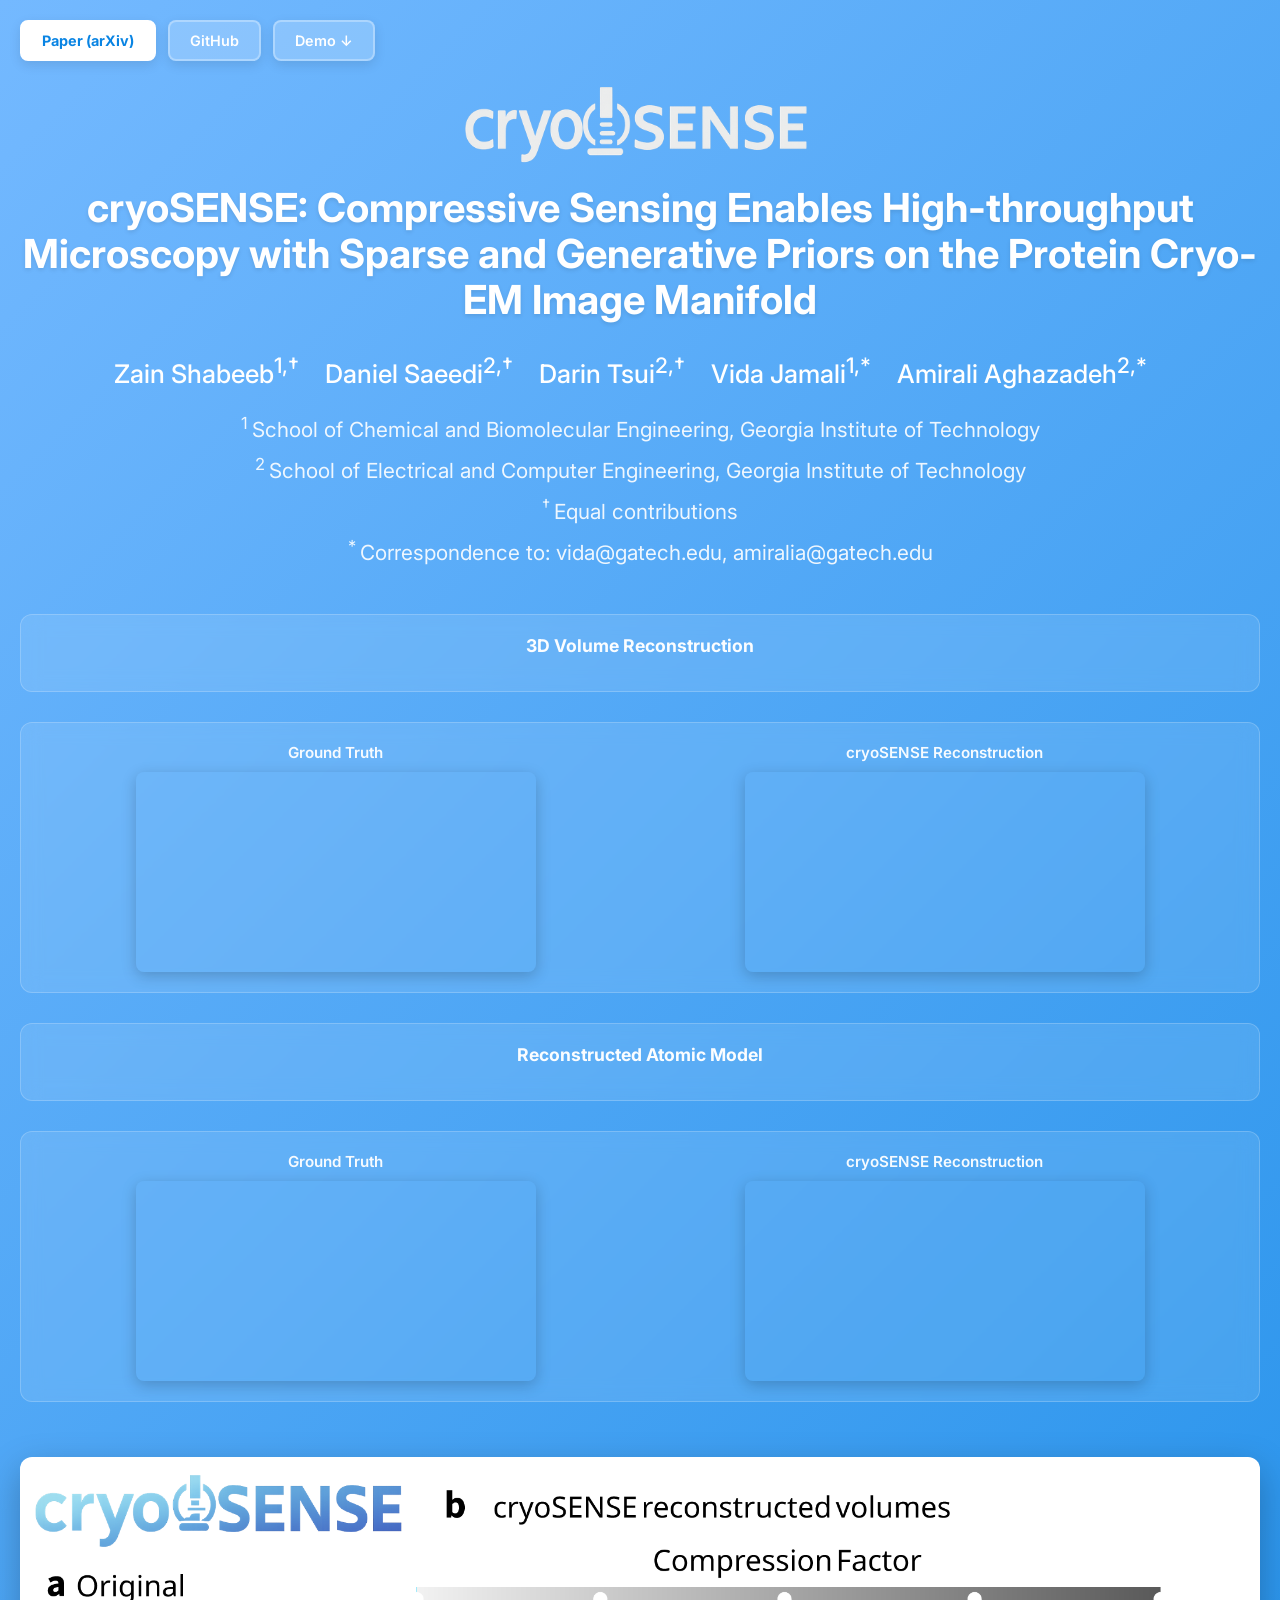
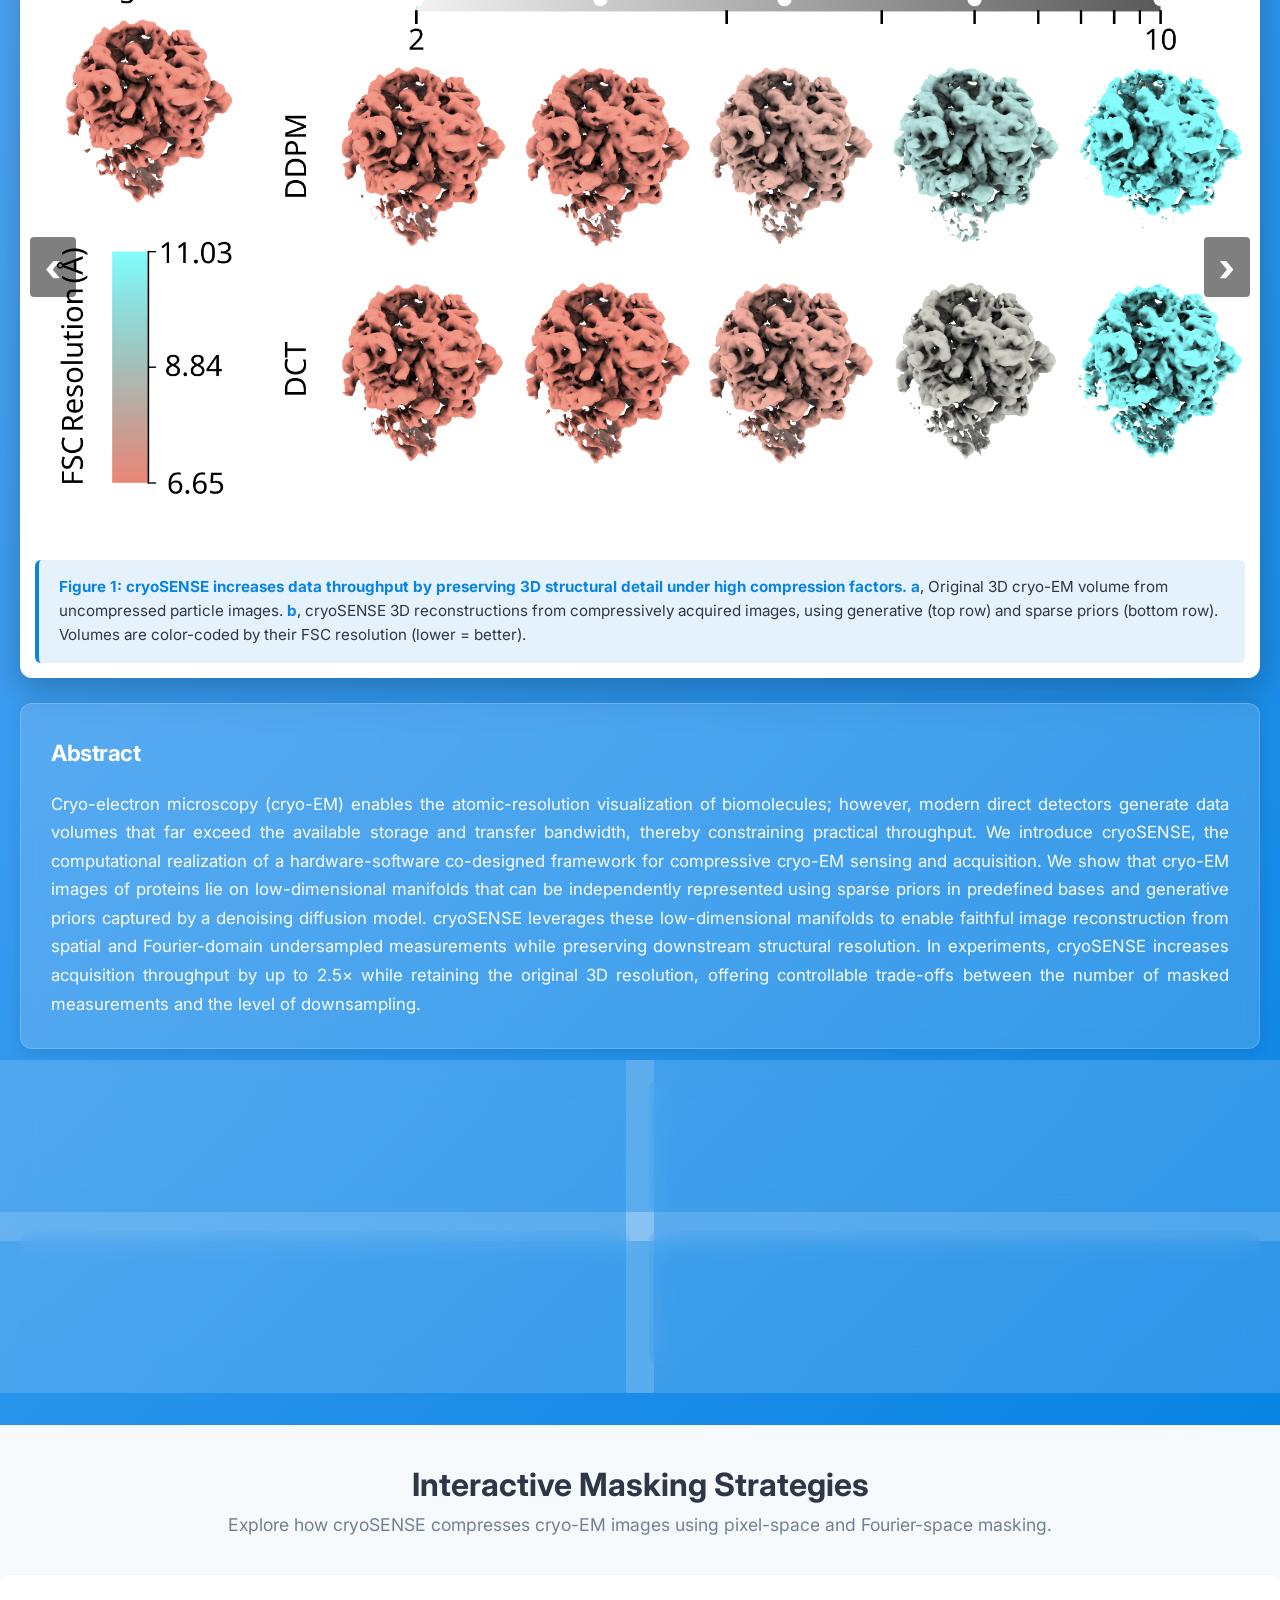
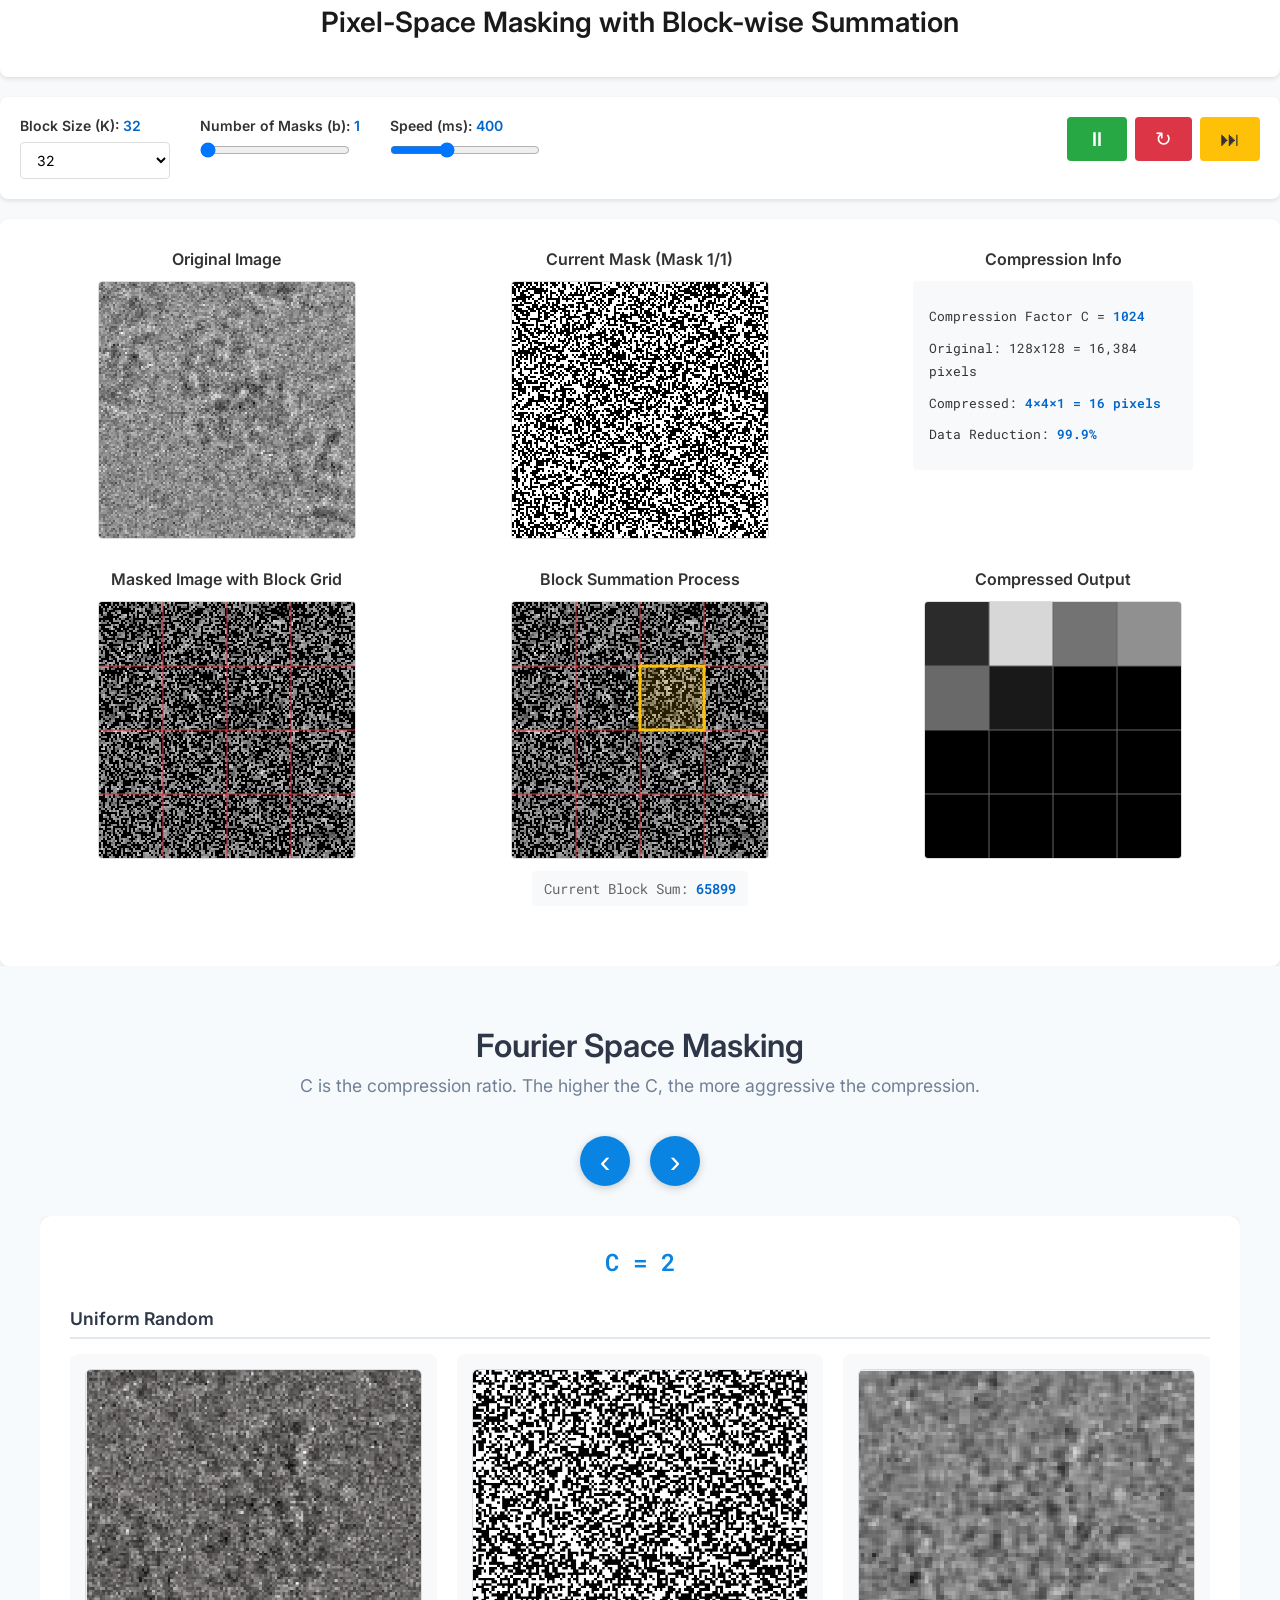
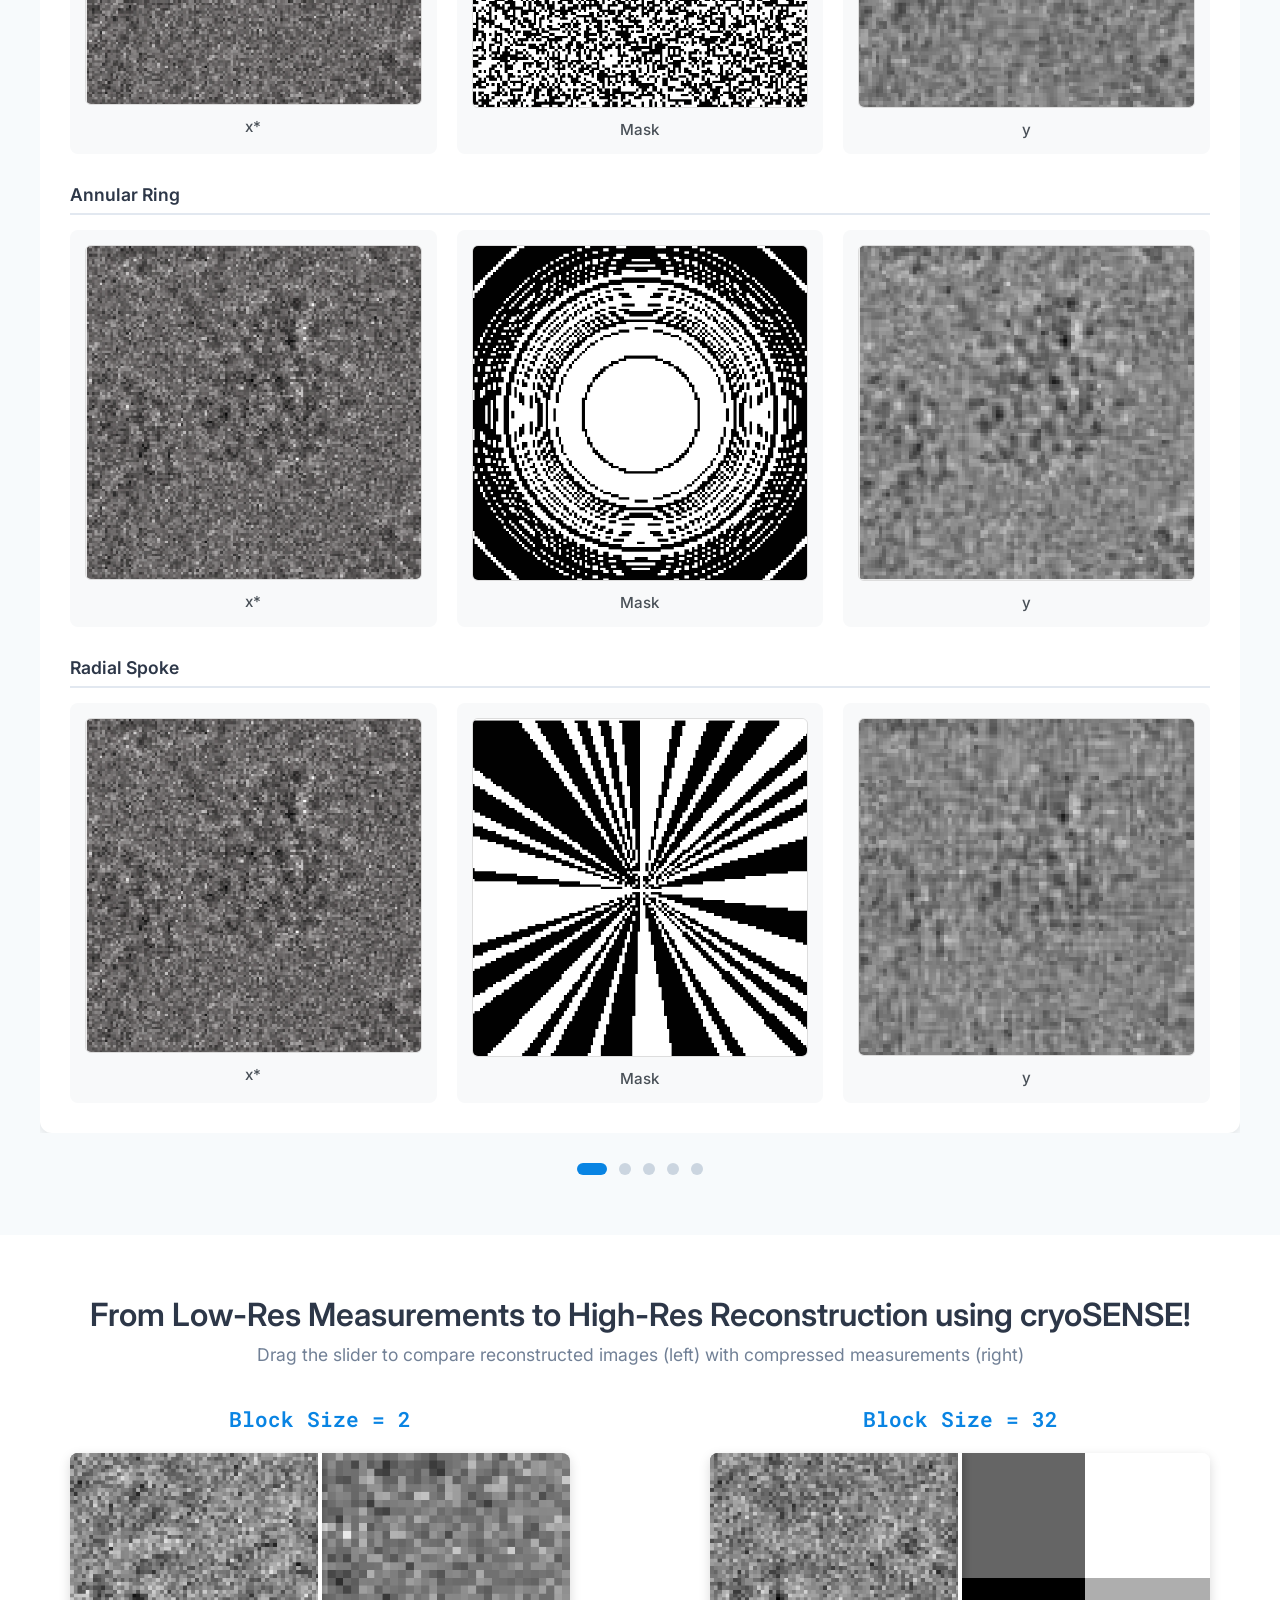
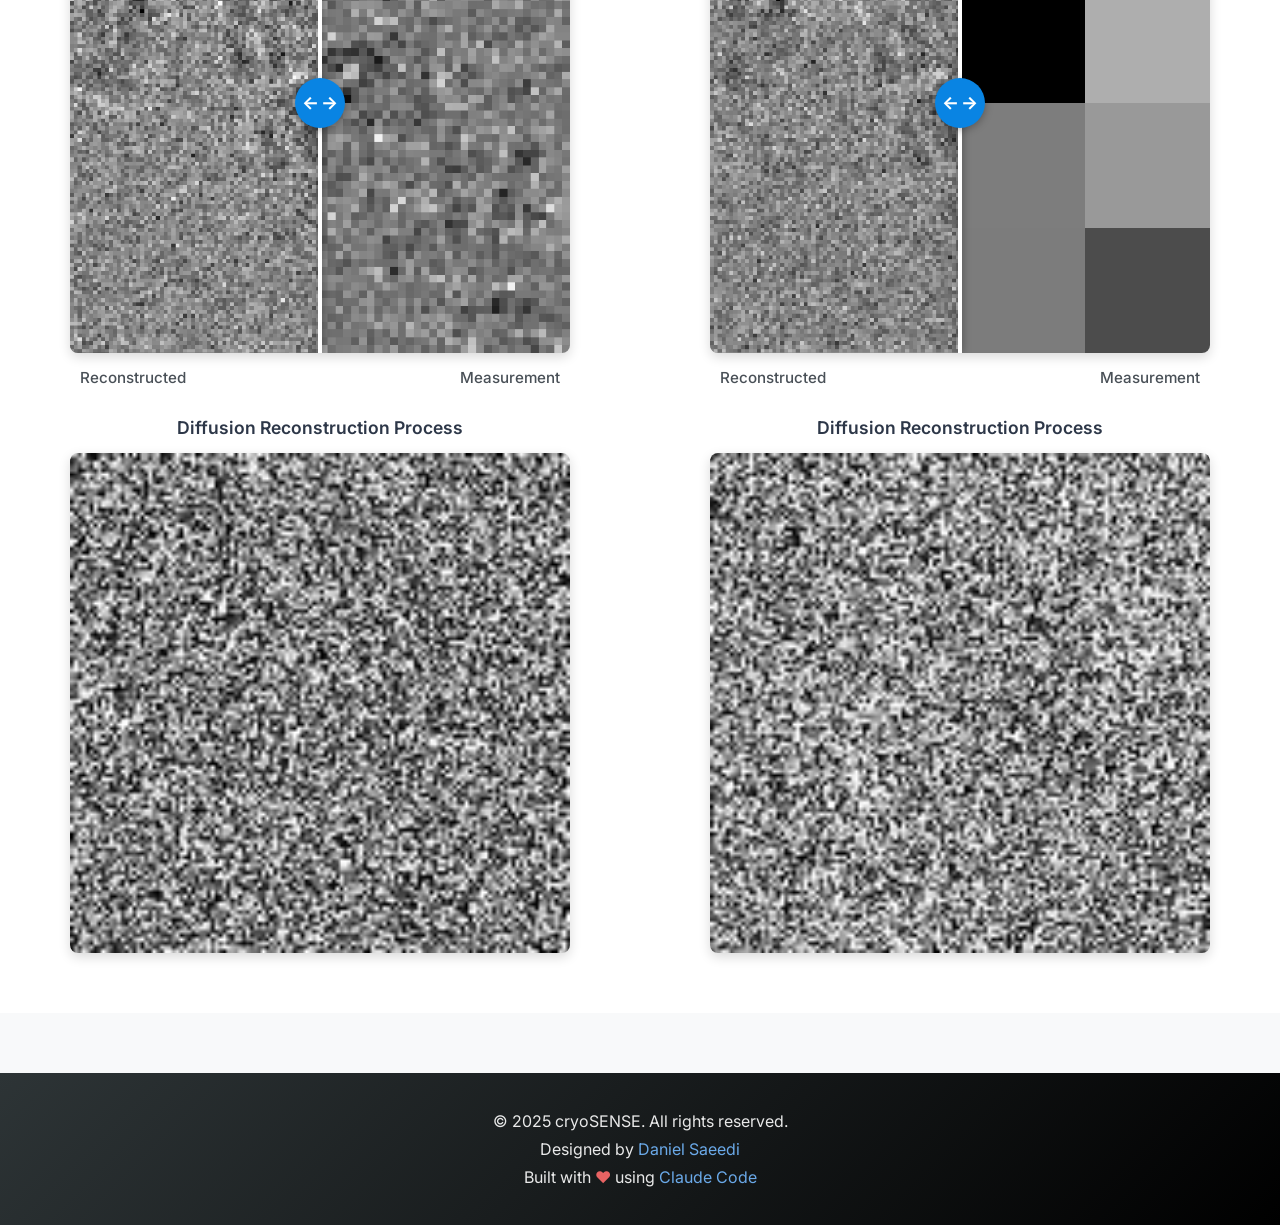
==== index.html @ 35222989 "Main Figures" ====
<!DOCTYPE html>
<html lang="en">
<head>
    <meta charset="UTF-8">
    <meta name="viewport" content="width=device-width, initial-scale=1.0">
    <title>cryoSENSE: Compressive Cryo-EM Imaging</title>
    <link rel="stylesheet" href="css/styles.css">
    <link rel="preconnect" href="https://fonts.googleapis.com">
    <link rel="preconnect" href="https://fonts.gstatic.com" crossorigin>
    <link href="https://fonts.googleapis.com/css2?family=Inter:wght@400;500;600&family=Roboto+Mono&display=swap" rel="stylesheet">
    <style>
        /* Landing Page Styles */
        html {
            scroll-behavior: smooth;
        }

        body {
            margin: 0;
            padding: 0;
        }

        #landing-page {
            min-height: 100vh;
            width: 100%;
            padding: 80px 20px 40px 20px;
            background: linear-gradient(135deg, #74b9ff 0%, #0984e3 100%);
            color: white;
            display: flex;
            flex-direction: column;
            justify-content: center;
        }

        .landing-content {
            max-width: 1400px;
            margin: 0 auto;
            width: 100%;
        }

        .header-section {
            display: flex;
            flex-direction: column;
            align-items: center;
            text-align: center;
            gap: 15px;
            margin-bottom: 25px;
        }

        .logo-container {
            flex-shrink: 0;
        }

        .logo-container img {
            width: 350px;
            height: auto;
        }

        .title-container {
            width: 100%;
        }

        #landing-page h1 {
            font-size: 2.5rem;
            font-weight: 700;
            margin-bottom: 25px;
            line-height: 1.15;
            text-shadow: 0 2px 4px rgba(0, 0, 0, 0.1);
        }

        .authors {
            font-size: 1.6rem;
            margin-bottom: 8px;
            font-weight: 500;
            line-height: 1.6;
        }

        .author-name {
            display: inline-block;
            margin-right: 20px;
        }

        .affiliations {
            font-size: 1.3rem;
            margin-top: 15px;
            margin-bottom: 20px;
            opacity: 0.9;
            line-height: 1.6;
        }

        .affiliation {
            display: block;
            margin-bottom: 5px;
        }

        .affiliation sup {
            font-size: 0.8em;
            margin-right: 4px;
        }

        .main-content {
            display: flex;
            flex-direction: column;
            gap: 25px;
            margin-bottom: 20px;
        }

        .left-column {
            display: flex;
            flex-direction: column;
            gap: 30px;
        }

        .paper-figure-container {
            width: 100%;
            display: flex;
            justify-content: center;
        }

        .paper-figure-slideshow {
            position: relative;
            width: 100%;
            border-radius: 12px;
            box-shadow: 0 12px 35px rgba(0, 0, 0, 0.25);
            background: white;
            padding: 15px;
            transition: box-shadow 0.3s ease;
        }

        .paper-figure-slideshow:hover {
            box-shadow: 0 16px 45px rgba(0, 0, 0, 0.3);
        }

        .figure-slide {
            display: none;
            width: 100%;
            animation: fadeInSlide 0.5s ease;
        }

        .figure-slide.active {
            display: block;
        }

        .figure-slide img {
            width: 100%;
            display: block;
            border-radius: 6px;
        }

        .figure-caption {
            background: rgba(9, 132, 227, 0.1);
            color: #2d3748;
            padding: 15px 20px;
            margin-top: 15px;
            border-radius: 6px;
            border-left: 4px solid #0984e3;
        }

        .figure-caption p {
            margin: 0;
            font-size: 0.95rem;
            line-height: 1.6;
        }

        .figure-caption strong {
            color: #0984e3;
        }

        .slideshow-nav {
            position: absolute;
            top: 50%;
            transform: translateY(-50%);
            background: rgba(0, 0, 0, 0.5);
            color: white;
            font-size: 40px;
            padding: 10px 15px;
            cursor: pointer;
            border-radius: 4px;
            user-select: none;
            transition: all 0.3s ease;
            z-index: 10;
            line-height: 1;
            font-weight: bold;
        }

        .slideshow-nav:hover {
            background: rgba(0, 0, 0, 0.8);
            transform: translateY(-50%) scale(1.1);
        }

        .slideshow-prev {
            left: 10px;
        }

        .slideshow-next {
            right: 10px;
        }

        .slideshow-indicators {
            position: absolute;
            bottom: 10px;
            left: 50%;
            transform: translateX(-50%);
            display: flex;
            gap: 10px;
            z-index: 10;
        }

        .fig-indicator {
            width: 12px;
            height: 12px;
            border-radius: 50%;
            background: rgba(255, 255, 255, 0.5);
            cursor: pointer;
            transition: all 0.3s ease;
            border: 2px solid rgba(255, 255, 255, 0.8);
        }

        .fig-indicator:hover {
            background: rgba(255, 255, 255, 0.8);
            transform: scale(1.2);
        }

        .fig-indicator.active {
            background: white;
            transform: scale(1.3);
        }

        @keyframes fadeInSlide {
            from {
                opacity: 0;
                transform: scale(0.95);
            }
            to {
                opacity: 1;
                transform: scale(1);
            }
        }

        /* Lightbox Modal Styles */
        .lightbox-modal {
            display: none;
            position: fixed;
            z-index: 9999;
            left: 0;
            top: 0;
            width: 100%;
            height: 100%;
            background-color: rgba(0, 0, 0, 0.95);
            animation: fadeIn 0.3s ease;
        }

        .lightbox-modal.active {
            display: flex;
            align-items: center;
            justify-content: center;
        }

        .lightbox-content {
            position: relative;
            max-width: 95%;
            max-height: 95%;
            animation: zoomIn 0.3s ease;
        }

        .lightbox-content img {
            width: 100%;
            height: 100%;
            object-fit: contain;
            border-radius: 8px;
        }

        .lightbox-close {
            position: absolute;
            top: 20px;
            right: 35px;
            color: #fff;
            font-size: 50px;
            font-weight: bold;
            cursor: pointer;
            transition: color 0.3s ease;
            z-index: 10000;
            background: rgba(0, 0, 0, 0.5);
            width: 50px;
            height: 50px;
            border-radius: 50%;
            display: flex;
            align-items: center;
            justify-content: center;
            line-height: 1;
        }

        .lightbox-close:hover {
            color: #74b9ff;
        }

        @keyframes fadeIn {
            from { opacity: 0; }
            to { opacity: 1; }
        }

        @keyframes zoomIn {
            from {
                transform: scale(0.8);
                opacity: 0;
            }
            to {
                transform: scale(1);
                opacity: 1;
            }
        }

        .abstract {
            background: rgba(255, 255, 255, 0.15);
            padding: 30px;
            border-radius: 12px;
            line-height: 1.7;
            backdrop-filter: blur(10px);
            border: 1px solid rgba(255, 255, 255, 0.2);
            box-shadow: 0 4px 15px rgba(0, 0, 0, 0.1);
        }

        .abstract h2 {
            font-size: 1.4rem;
            margin-bottom: 18px;
            font-weight: 700;
            letter-spacing: -0.5px;
        }

        .abstract p {
            font-size: 1.05rem;
            text-align: justify;
            opacity: 0.98;
        }

        .key-features {
            display: grid;
            grid-template-columns: repeat(2, 1fr);
            gap: 18px;
        }

        .feature-card {
            background: rgba(255, 255, 255, 0.15);
            padding: 24px;
            border-radius: 10px;
            backdrop-filter: blur(10px);
            border: 1px solid rgba(255, 255, 255, 0.2);
            transition: all 0.3s ease;
            box-shadow: 0 4px 15px rgba(0, 0, 0, 0.1);
        }

        .feature-card:hover {
            background: rgba(255, 255, 255, 0.2);
            transform: translateY(-3px);
            box-shadow: 0 6px 20px rgba(0, 0, 0, 0.15);
        }

        .feature-card h3 {
            font-size: 1.15rem;
            margin-bottom: 12px;
            font-weight: 700;
            letter-spacing: -0.3px;
        }

        .feature-card p {
            font-size: 0.98rem;
            line-height: 1.6;
            opacity: 0.97;
        }

        .links {
            display: flex;
            gap: 15px;
            flex-wrap: wrap;
        }

        .btn {
            display: inline-block;
            padding: 15px 32px;
            background: rgba(255, 255, 255, 0.2);
            color: white;
            text-decoration: none;
            border-radius: 8px;
            font-weight: 600;
            transition: all 0.3s ease;
            border: 2px solid rgba(255, 255, 255, 0.3);
            font-size: 1.05rem;
            box-shadow: 0 4px 12px rgba(0, 0, 0, 0.1);
        }

        .btn:hover {
            background: rgba(255, 255, 255, 0.3);
            transform: translateY(-2px);
            box-shadow: 0 6px 16px rgba(0, 0, 0, 0.15);
        }

        .btn-primary {
            background: white;
            color: #0984e3;
            border-color: white;
            font-weight: 700;
        }

        .btn-primary:hover {
            background: rgba(255, 255, 255, 0.95);
            transform: translateY(-2px) scale(1.02);
        }

        /* GIF Comparison Section */
        .gif-comparisons {
            width: 100%;
            display: flex;
            flex-direction: column;
            gap: 30px;
            margin-bottom: 30px;
        }

        .gif-comparison-row {
            display: flex;
            gap: 20px;
            align-items: center;
            justify-content: center;
            background: rgba(255, 255, 255, 0.1);
            padding: 20px;
            border-radius: 12px;
            backdrop-filter: blur(10px);
            border: 1px solid rgba(255, 255, 255, 0.2);
        }

        .gif-comparison-item {
            flex: 1;
            display: flex;
            flex-direction: column;
            align-items: center;
        }

        .gif-comparison-label {
            font-size: 0.95rem;
            font-weight: 600;
            margin-bottom: 10px;
            opacity: 0.95;
        }

        .gif-comparison-item img,
        .gif-comparison-item video {
            width: 100%;
            max-width: 400px;
            border-radius: 8px;
            box-shadow: 0 4px 15px rgba(0, 0, 0, 0.2);
        }

        .gif-comparison-title {
            width: 100%;
            text-align: center;
            font-size: 1.1rem;
            font-weight: 700;
            margin-bottom: 15px;
            opacity: 0.98;
        }

        @media (max-width: 768px) {
            .gif-comparison-row {
                flex-direction: column;
            }
        }

        /* Top-left navigation links */
        .top-nav-links {
            position: absolute;
            top: 20px;
            left: 20px;
            z-index: 1000;
            display: flex;
            gap: 12px;
            flex-wrap: wrap;
            animation: slideInFromLeft 0.8s ease-out;
        }

        .top-nav-links .btn {
            padding: 10px 20px;
            font-size: 0.9rem;
            animation: floatButton 3s ease-in-out infinite;
        }

        .top-nav-links .btn:nth-child(1) {
            animation-delay: 0s;
        }

        .top-nav-links .btn:nth-child(2) {
            animation-delay: 0.5s;
        }

        .top-nav-links .btn:nth-child(3) {
            animation-delay: 1s;
        }

        @keyframes slideInFromLeft {
            from {
                opacity: 0;
                transform: translateX(-50px);
            }
            to {
                opacity: 1;
                transform: translateX(0);
            }
        }

        @keyframes floatButton {
            0%, 100% {
                transform: translateY(0);
            }
            50% {
                transform: translateY(-5px);
            }
        }

        #interactive-demo {
            padding: 40px 20px 20px;
            background: #f7fafc;
        }

        #interactive-demo h2 {
            text-align: center;
            font-size: 2rem;
            margin-bottom: 10px;
            color: #2d3748;
        }

        #interactive-demo .demo-subtitle {
            text-align: center;
            font-size: 1.1rem;
            color: #718096;
            margin-bottom: 20px;
        }

        @media (max-width: 1024px) {
            #landing-page h1 {
                font-size: 2.2rem;
            }

            .key-features {
                grid-template-columns: 1fr;
            }
        }

        @media (max-width: 768px) {
            #landing-page {
                padding-top: 70px;
            }

            #landing-page h1 {
                font-size: 1.5rem;
                margin-bottom: 15px;
            }

            .header-section {
                gap: 10px;
                margin-bottom: 20px;
            }

            .logo-container img {
                width: 180px;
                height: auto;
            }

            .authors {
                font-size: 0.9rem;
                line-height: 1.4;
            }

            .author-name {
                margin-right: 8px;
                display: inline;
            }

            .affiliations {
                font-size: 0.85rem;
            }

            .affiliation {
                margin-bottom: 3px;
            }

            .paper-figure-slideshow {
                padding: 10px;
            }

            .slideshow-nav {
                font-size: 30px;
                padding: 8px 12px;
            }

            .slideshow-prev {
                left: 5px;
            }

            .slideshow-next {
                right: 5px;
            }

            .figure-caption {
                padding: 12px 15px;
                margin-top: 10px;
                font-size: 0.85rem;
            }

            .figure-caption p {
                font-size: 0.85rem;
                line-height: 1.5;
            }
        }

        /* Footer Styles */
        footer {
            background: linear-gradient(135deg, #2d3436 0%, #000000 100%);
            color: white;
            padding: 30px 20px;
            text-align: center;
            margin-top: 60px;
        }

        footer p {
            margin: 8px 0;
            font-size: 1rem;
            opacity: 0.9;
        }

        footer a {
            color: #74b9ff;
            text-decoration: none;
            transition: color 0.3s ease;
        }

        footer a:hover {
            color: #0984e3;
        }

        .footer-heart {
            color: #ff6b6b;
            display: inline-block;
            animation: heartbeat 1.5s ease-in-out infinite;
        }

        @keyframes heartbeat {
            0%, 100% { transform: scale(1); }
            50% { transform: scale(1.1); }
        }
    </style>
</head>
<body>
    <!-- Top Navigation Links -->
    <div class="top-nav-links">
        <a href="#" class="btn btn-primary" target="_blank">Paper (arXiv)</a>
        <a href="https://github.com/cryosense" class="btn" target="_blank">GitHub</a>
        <a href="#interactive-demo" class="btn">Demo ↓</a>
    </div>

    <!-- Landing Page Section -->
    <section id="landing-page">
        <div class="landing-content">
            <!-- Header with Logo -->
            <div class="header-section">
                <div class="logo-container">
                    <img src="assets/logo-white.png" alt="cryoSENSE Logo">
                </div>
                <div class="title-container">
                    <h1>cryoSENSE: Compressive Sensing Enables High-throughput Microscopy with Sparse and Generative Priors on the Protein Cryo-EM Image Manifold</h1>
                    <div class="authors">
                        <span class="author-name">Zain Shabeeb<sup>1,†</sup></span>
                        <span class="author-name">Daniel Saeedi<sup>2,†</sup></span>
                        <span class="author-name">Darin Tsui<sup>2,†</sup></span>
                        <span class="author-name">Vida Jamali<sup>1,*</sup></span>
                        <span class="author-name">Amirali Aghazadeh<sup>2,*</sup></span>
                    </div>
                    <div class="affiliations">
                        <span class="affiliation"><sup>1</sup>School of Chemical and Biomolecular Engineering, Georgia Institute of Technology</span>
                        <span class="affiliation"><sup>2</sup>School of Electrical and Computer Engineering, Georgia Institute of Technology</span>
                        <span class="affiliation"><sup>†</sup>Equal contributions</span>
                        <span class="affiliation"><sup>*</sup>Correspondence to: vida@gatech.edu, amiralia@gatech.edu</span>
                    </div>
                </div>
            </div>

            <!-- Main Content -->
            <div class="main-content">
                <!-- GIF Comparisons Section -->
                <div class="gif-comparisons">
                    <!-- 3D Volume Comparison -->
                    <div class="gif-comparison-row">
                        <h3 class="gif-comparison-title">3D Volume Reconstruction</h3>
                    </div>
                    <div class="gif-comparison-row">
                        <div class="gif-comparison-item">
                            <div class="gif-comparison-label">Ground Truth</div>
                            <video src="assets/empiar_10648_original_rotation.mp4" autoplay loop muted playsinline></video>
                        </div>
                        <div class="gif-comparison-item">
                            <div class="gif-comparison-label">cryoSENSE Reconstruction</div>
                            <video src="assets/empiar_10648_cryosense_rotation.mp4" autoplay loop muted playsinline></video>
                        </div>
                    </div>

                    <!-- Atomic Model Comparison -->
                    <div class="gif-comparison-row">
                        <h3 class="gif-comparison-title">Reconstructed Atomic Model</h3>
                    </div>
                    <div class="gif-comparison-row">
                        <div class="gif-comparison-item">
                            <div class="gif-comparison-label">Ground Truth</div>
                            <video src="assets/empiar_10648_original_atomic_structure_rotation.mp4" autoplay loop muted playsinline></video>
                        </div>
                        <div class="gif-comparison-item">
                            <div class="gif-comparison-label">cryoSENSE Reconstruction</div>
                            <video src="assets/empiar_10648_cryosense_atomic_structure_rotation.mp4" autoplay loop muted playsinline></video>
                        </div>
                    </div>
                </div>

                <!-- Full Width Paper Figure Slideshow -->
                <div class="paper-figure-container">
                    <div class="paper-figure-slideshow">
                        <div class="slideshow-nav slideshow-prev" onclick="changeFigure(-1)" aria-label="Previous figure">‹</div>
                        <div class="slideshow-nav slideshow-next" onclick="changeFigure(1)" aria-label="Next figure">›</div>

                        <div class="figure-slide active" data-slide="0">
                            <img src="assets/Figure1.png" alt="cryoSENSE Figure 1">
                            <div class="figure-caption">
                                <p><strong>Figure 1:</strong> <strong>cryoSENSE increases data throughput by preserving 3D structural detail under high compression factors.</strong> <strong>a</strong>, Original 3D cryo-EM volume from uncompressed particle images. <strong>b</strong>, cryoSENSE 3D reconstructions from compressively acquired images, using generative (top row) and sparse priors (bottom row). Volumes are color-coded by their FSC resolution (lower = better).</p>
                            </div>
                        </div>

                        <div class="figure-slide" data-slide="1">
                            <img src="assets/Figure2.png" alt="cryoSENSE Figure 2">
                            <div class="figure-caption">
                                <p><strong>Figure 2:</strong> <strong>Overview of cryoSENSE.</strong> <strong>a</strong>, cryoSENSE employs pixel-space and Fourier-space masking strategies to obtain compressed measurements. <strong>b</strong>, sparsity priors enable image recovery via proximal gradient descent. <strong>c</strong>, generative priors learn a low-dimensional manifold of cryo-EM images and guide a diffusion process to generate images consistent with the measurements. <strong>d</strong>, cryoSENSE enables high-throughput acquisition of cryo-EM images, which are then validated through downstream biological tasks such as <strong>e</strong>, 3D volume reconstruction, atomic model building, and conformational heterogeneity analysis.</p>
                            </div>
                        </div>

                        <div class="figure-slide" data-slide="2">
                            <img src="assets/Figure3.png" alt="cryoSENSE Figure 3">
                            <div class="figure-caption">
                                <p><strong>Figure 3:</strong> <strong>a</strong>, Example EMPIAR-10076 particle images used for CryoDRGN heterogeneity analysis. <strong>b</strong>, UMAP projection of CryoDRGN latent space trained on original 128&times;128 images, showing four distinct conformational clusters colored by GMM labels. <strong>c</strong>, Example cryoSENSE - DDPM reconstructions obtained from <strong>K = 16</strong> downsampled images with <strong>C = 1.25</strong>. <strong>d</strong>, UMAP projection of CryoDRGN latent space trained on DDPM reconstructions, colored by original GMM cluster labels from <strong>b</strong>. <strong>e</strong>, Example cryoSENSE - DCT reconstructions obtained from <strong>K = 16</strong> downsampled images with <strong>C = 1.25</strong>. <strong>f</strong>, UMAP projection of CryoDRGN latent space trained on DCT reconstructions, colored by original GMM cluster labels from <strong>b</strong>.</p>
                            </div>
                        </div>

                        <div class="figure-slide" data-slide="3">
                            <img src="assets/Figure4.png" alt="cryoSENSE Figure 4">
                            <div class="figure-caption">
                                <p><strong>Figure 4:</strong> <strong>a</strong>, Atomic models from ModelAngelo fit into reconstructed cryo-EM 3D volumes for the Original dataset (EMPIAR-10648) and cryoSENSE reconstructions (K=2, C=1.33) using DCT and DDPM priors. Chains are colored by ModelAngelo prediction confidence scores. <strong>b</strong>, FSC curves for the three corresponding cryo-EM 3D volumes. <strong>c</strong>, Chain-level sequence alignment score vs. sequence identity for matched chains between Original vs. DDPM and Original vs. DCT; marker size reflects backbone RMSD. <strong>d</strong>, cryoSENSE - DDPM atomic model with four representative chain regions highlighted, corresponding to the same colored regions shown in <strong>g</strong>. <strong>e</strong>, First example structural comparison of the highlighted region in the Original model with its corresponding DDPM- and DCT-reconstructed regions. <strong>f</strong>, Second example structural comparison of the highlighted region in the Original model with its corresponding DDPM- and DCT-reconstructed regions. <strong>g</strong>, Original atomic model with four chain regions highlighted corresponding to the same regions as in <strong>d</strong> and <strong>h</strong>. <strong>h</strong>, cryoSENSE - DCT atomic model with four representative chain regions highlighted, corresponding to the same colored regions shown in <strong>g</strong>.</p>
                            </div>
                        </div>

                        <div class="slideshow-indicators" style="display: none;">
                            <span class="fig-indicator active" onclick="goToFigure(0)" data-slide="0"></span>
                            <span class="fig-indicator" onclick="goToFigure(1)" data-slide="1"></span>
                            <span class="fig-indicator" onclick="goToFigure(2)" data-slide="2"></span>
                            <span class="fig-indicator" onclick="goToFigure(3)" data-slide="3"></span>
                        </div>
                    </div>
                </div>

                <!-- Abstract and Features -->
                <div class="left-column">
                    <div class="abstract">
                        <h2>Abstract</h2>
                        <p>
                            Cryo-electron microscopy (cryo-EM) enables the atomic-resolution visualization of biomolecules; however,
                            modern direct detectors generate data volumes that far exceed the available storage and transfer bandwidth,
                            thereby constraining practical throughput. We introduce cryoSENSE, the computational realization of a hardware-software
                            co-designed framework for compressive cryo-EM sensing and acquisition. We show that cryo-EM images of proteins lie
                            on low-dimensional manifolds that can be independently represented using sparse priors in predefined bases and
                            generative priors captured by a denoising diffusion model. cryoSENSE leverages these low-dimensional manifolds to
                            enable faithful image reconstruction from spatial and Fourier-domain undersampled measurements while preserving
                            downstream structural resolution. In experiments, cryoSENSE increases acquisition throughput by up to 2.5× while
                            retaining the original 3D resolution, offering controllable trade-offs between the number of masked measurements
                            and the level of downsampling.
                        </p>
                    </div>

                    <div class="key-features">
                        <div class="feature-card">
                            <h3>High Throughput</h3>
                            <p>Achieves up to 2.5× compression factor while preserving 3D structural resolution at near-atomic detail.</p>
                        </div>
                        <div class="feature-card">
                            <h3>Dual Prior Framework</h3>
                            <p>Combines handcrafted sparsity priors (DCT, wavelets, TV) with learned generative diffusion priors for robust reconstruction.</p>
                        </div>
                        <div class="feature-card">
                            <h3>Flexible Acquisition</h3>
                            <p>Supports both pixel-space masking (coded apertures) and Fourier-space masking (phase plates) strategies.</p>
                        </div>
                        <div class="feature-card">
                            <h3>Biological Fidelity</h3>
                            <p>Preserves conformational heterogeneity (80-88% cluster agreement) and enables accurate atomic model building.</p>
                        </div>
                    </div>

                </div>
            </div>
        </div>
    </section>

    <!-- Lightbox Modal -->
    <div id="lightbox" class="lightbox-modal" onclick="closeLightbox()">
        <span class="lightbox-close" onclick="closeLightbox()">&times;</span>
        <div class="lightbox-content" onclick="event.stopPropagation()">
            <img src="assets/main_fig.png" alt="cryoSENSE Main Figure - Full Size">
        </div>
    </div>

    <!-- Interactive Demo Section -->
    <div id="interactive-demo">
        <h2>Interactive Masking Strategies</h2>
        <p class="demo-subtitle">Explore how cryoSENSE compresses cryo-EM images using pixel-space and Fourier-space masking.</p>
    </div>

    <div id="app-container">
        <!-- Header -->
        <header>
            <h1>Pixel-Space Masking with Block-wise Summation</h1>
        </header>

        <!-- Control Panel -->
        <div id="control-panel">
            <div class="control-group">
                <label>Block Size (K): <span id="k-value">32</span></label>
                <select id="k-slider">
                    <option value="2">2</option>
                    <option value="4">4</option>
                    <option value="8">8</option>
                    <option value="16">16</option>
                    <option value="32" selected>32</option>
                </select>
            </div>
            <div class="control-group">
                <label>Number of Masks (b): <span id="b-value">1</span></label>
                <input type="range" id="b-slider" min="1" max="4" value="1">
            </div>
            
            <div class="control-group">
                <label>Speed (ms): <span id="speed-value">400</span></label>
                <input type="range" id="speed-slider" min="50" max="1000" value="400" step="50">
            </div>

            <div class="control-group button-controls">
                <button id="play-pause" aria-label="Pause">⏸</button>
                <button id="reset" aria-label="Reset">↻</button>
                <button id="step" aria-label="Step">⏭</button>
            </div>
        </div>

        <!-- Main Visualization Grid -->
        <div id="visualization-grid">
            <!-- Row 1: Separated Views -->
            <div class="vis-row">
                <div class="vis-panel">
                    <h3>Original Image</h3>
                    <canvas id="original-canvas" width="256" height="256"></canvas>
                </div>
                <div class="vis-panel">
                    <h3>Current Mask (Mask <span id="mask-index">1</span>/<span id="total-masks">1</span>)</h3>
                    <canvas id="mask-only-canvas" width="256" height="256"></canvas>
                </div>
                <div class="vis-panel">
                    <h3>Compression Info</h3>
                    <div id="stats-panel">
                        <p>Compression Factor C = <span id="compression-factor">1024</span></p>
                        <p>Original: 128x128 = 16,384 pixels</p>
                        <p>Compressed: <span id="compressed-size">4x4x1 = 16 pixels</span></p>
                        <p>Data Reduction: <span id="reduction">99.9%</span></p>
                    </div>
                </div>
            </div>

            <!-- Row 2: Animation Process -->
            <div class="vis-row">
                <div class="vis-panel">
                    <h3>Masked Image with Block Grid</h3>
                    <canvas id="masked-canvas" width="256" height="256"></canvas>
                </div>
                <div class="vis-panel">
                    <h3>Block Summation Process</h3>
                    <canvas id="process-canvas" width="256" height="256"></canvas>
                    <div id="current-sum">Current Block Sum: <span id="sum-value">0</span></div>
                </div>
                <div class="vis-panel">
                    <h3>Compressed Output</h3>
                    <canvas id="output-canvas" width="256" height="256"></canvas>
                </div>
            </div>

        <!-- Row 3: Matrix View -->
            <div class="vis-row" style="display: none;">
                <div id="matrix-view">
                    <h3>Matrix Representation (Compressed Output)</h3>
                    <div id="matrix-display"></div>
                </div>
            </div>
        </div>
    </div>

    <!-- Fourier Space Masking Section -->
    <div id="fourier-masking-section">
        <h2>Fourier Space Masking</h2>
        <p class="section-subtitle">C is the compression ratio. The higher the C, the more aggressive the compression.</p>

        <div class="carousel-controls">
            <button class="carousel-nav carousel-prev" id="fourier-prev" aria-label="Previous">‹</button>
            <button class="carousel-nav carousel-next" id="fourier-next" aria-label="Next">›</button>
        </div>

        <div class="fourier-carousel">
            <div class="fourier-slides-container">
                <!-- C = 2 -->
                <div class="compression-group fourier-slide active" data-slide="0">
                    <h3 class="compression-ratio">C = 2</h3>

                    <div class="mask-type-section">
                        <h4 class="mask-type-title">Uniform Random</h4>
                        <div class="mask-results">
                            <div class="fourier-image-panel">
                                <img src="assets/fourier/x_star.png" alt="Ground Truth">
                                <p class="image-label">x*</p>
                            </div>
                            <div class="fourier-image-panel">
                                <img src="assets/fourier/uniform_random_mask_2.png" alt="Uniform Random Mask C=2">
                                <p class="image-label">Mask</p>
                            </div>
                            <div class="fourier-image-panel">
                                <img src="assets/fourier/uniform_random_mask_2_output.png" alt="Uniform Random Output C=2">
                                <p class="image-label">y</p>
                            </div>
                        </div>
                    </div>

                    <div class="mask-type-section">
                        <h4 class="mask-type-title">Annular Ring</h4>
                        <div class="mask-results">
                            <div class="fourier-image-panel">
                                <img src="assets/fourier/x_star.png" alt="Ground Truth">
                                <p class="image-label">x*</p>
                            </div>
                            <div class="fourier-image-panel">
                                <img src="assets/fourier/annular_ring_mask_2.png" alt="Annular Ring Mask C=2">
                                <p class="image-label">Mask</p>
                            </div>
                            <div class="fourier-image-panel">
                                <img src="assets/fourier/annular_ring_mask_2_output.png" alt="Annular Ring Output C=2">
                                <p class="image-label">y</p>
                            </div>
                        </div>
                    </div>

                    <div class="mask-type-section">
                        <h4 class="mask-type-title">Radial Spoke</h4>
                        <div class="mask-results">
                            <div class="fourier-image-panel">
                                <img src="assets/fourier/x_star.png" alt="Ground Truth">
                                <p class="image-label">x*</p>
                            </div>
                            <div class="fourier-image-panel">
                                <img src="assets/fourier/radial_spoke_mask_2.png" alt="Radial Spoke Mask C=2">
                                <p class="image-label">Mask</p>
                            </div>
                            <div class="fourier-image-panel">
                                <img src="assets/fourier/radial_spoke_mask_2_output.png" alt="Radial Spoke Output C=2">
                                <p class="image-label">y</p>
                            </div>
                        </div>
                    </div>
                </div>

                <!-- C = 2.5 -->
                <div class="compression-group fourier-slide" data-slide="1">
                    <h3 class="compression-ratio">C = 2.5</h3>

                    <div class="mask-type-section">
                        <h4 class="mask-type-title">Uniform Random</h4>
                        <div class="mask-results">
                            <div class="fourier-image-panel">
                                <img src="assets/fourier/x_star.png" alt="Ground Truth">
                                <p class="image-label">x*</p>
                            </div>
                            <div class="fourier-image-panel">
                                <img src="assets/fourier/uniform_random_mask_2_5.png" alt="Uniform Random Mask C=2.5">
                                <p class="image-label">Mask</p>
                            </div>
                            <div class="fourier-image-panel">
                                <img src="assets/fourier/uniform_random_mask_2_5_output.png" alt="Uniform Random Output C=2.5">
                                <p class="image-label">y</p>
                            </div>
                        </div>
                    </div>

                    <div class="mask-type-section">
                        <h4 class="mask-type-title">Annular Ring</h4>
                        <div class="mask-results">
                            <div class="fourier-image-panel">
                                <img src="assets/fourier/x_star.png" alt="Ground Truth">
                                <p class="image-label">x*</p>
                            </div>
                            <div class="fourier-image-panel">
                                <img src="assets/fourier/annular_ring_mask_2_5.png" alt="Annular Ring Mask C=2.5">
                                <p class="image-label">Mask</p>
                            </div>
                            <div class="fourier-image-panel">
                                <img src="assets/fourier/annular_ring_mask_2_5_output.png" alt="Annular Ring Output C=2.5">
                                <p class="image-label">y</p>
                            </div>
                        </div>
                    </div>

                    <div class="mask-type-section">
                        <h4 class="mask-type-title">Radial Spoke</h4>
                        <div class="mask-results">
                            <div class="fourier-image-panel">
                                <img src="assets/fourier/x_star.png" alt="Ground Truth">
                                <p class="image-label">x*</p>
                            </div>
                            <div class="fourier-image-panel">
                                <img src="assets/fourier/radial_spoke_mask_2_5.png" alt="Radial Spoke Mask C=2.5">
                                <p class="image-label">Mask</p>
                            </div>
                            <div class="fourier-image-panel">
                                <img src="assets/fourier/radial_spoke_mask_2_5_output.png" alt="Radial Spoke Output C=2.5">
                                <p class="image-label">y</p>
                            </div>
                        </div>
                    </div>
                </div>

                <!-- C = 3.33 -->
                <div class="compression-group fourier-slide" data-slide="2">
                    <h3 class="compression-ratio">C = 3.33</h3>

                    <div class="mask-type-section">
                        <h4 class="mask-type-title">Uniform Random</h4>
                        <div class="mask-results">
                            <div class="fourier-image-panel">
                                <img src="assets/fourier/x_star.png" alt="Ground Truth">
                                <p class="image-label">x*</p>
                            </div>
                            <div class="fourier-image-panel">
                                <img src="assets/fourier/uniform_random_mask_3_33.png" alt="Uniform Random Mask C=3.33">
                                <p class="image-label">Mask</p>
                            </div>
                            <div class="fourier-image-panel">
                                <img src="assets/fourier/uniform_random_mask_3_33_output.png" alt="Uniform Random Output C=3.33">
                                <p class="image-label">y</p>
                            </div>
                        </div>
                    </div>

                    <div class="mask-type-section">
                        <h4 class="mask-type-title">Annular Ring</h4>
                        <div class="mask-results">
                            <div class="fourier-image-panel">
                                <img src="assets/fourier/x_star.png" alt="Ground Truth">
                                <p class="image-label">x*</p>
                            </div>
                            <div class="fourier-image-panel">
                                <img src="assets/fourier/annular_ring_mask_3_33.png" alt="Annular Ring Mask C=3.33">
                                <p class="image-label">Mask</p>
                            </div>
                            <div class="fourier-image-panel">
                                <img src="assets/fourier/annular_ring_mask_3_33_output.png" alt="Annular Ring Output C=3.33">
                                <p class="image-label">y</p>
                            </div>
                        </div>
                    </div>

                    <div class="mask-type-section">
                        <h4 class="mask-type-title">Radial Spoke</h4>
                        <div class="mask-results">
                            <div class="fourier-image-panel">
                                <img src="assets/fourier/x_star.png" alt="Ground Truth">
                                <p class="image-label">x*</p>
                            </div>
                            <div class="fourier-image-panel">
                                <img src="assets/fourier/radial_spoke_mask_3_33.png" alt="Radial Spoke Mask C=3.33">
                                <p class="image-label">Mask</p>
                            </div>
                            <div class="fourier-image-panel">
                                <img src="assets/fourier/radial_spoke_mask_3_33_output.png" alt="Radial Spoke Output C=3.33">
                                <p class="image-label">y</p>
                            </div>
                        </div>
                    </div>
                </div>

                <!-- C = 5 -->
                <div class="compression-group fourier-slide" data-slide="3">
                    <h3 class="compression-ratio">C = 5</h3>

                    <div class="mask-type-section">
                        <h4 class="mask-type-title">Uniform Random</h4>
                        <div class="mask-results">
                            <div class="fourier-image-panel">
                                <img src="assets/fourier/x_star.png" alt="Ground Truth">
                                <p class="image-label">x*</p>
                            </div>
                            <div class="fourier-image-panel">
                                <img src="assets/fourier/uniform_random_mask_5.png" alt="Uniform Random Mask C=5">
                                <p class="image-label">Mask</p>
                            </div>
                            <div class="fourier-image-panel">
                                <img src="assets/fourier/uniform_random_mask_5_output.png" alt="Uniform Random Output C=5">
                                <p class="image-label">y</p>
                            </div>
                        </div>
                    </div>

                    <div class="mask-type-section">
                        <h4 class="mask-type-title">Annular Ring</h4>
                        <div class="mask-results">
                            <div class="fourier-image-panel">
                                <img src="assets/fourier/x_star.png" alt="Ground Truth">
                                <p class="image-label">x*</p>
                            </div>
                            <div class="fourier-image-panel">
                                <img src="assets/fourier/annular_ring_mask_5.png" alt="Annular Ring Mask C=5">
                                <p class="image-label">Mask</p>
                            </div>
                            <div class="fourier-image-panel">
                                <img src="assets/fourier/annular_ring_mask_5_output.png" alt="Annular Ring Output C=5">
                                <p class="image-label">y</p>
                            </div>
                        </div>
                    </div>

                    <div class="mask-type-section">
                        <h4 class="mask-type-title">Radial Spoke</h4>
                        <div class="mask-results">
                            <div class="fourier-image-panel">
                                <img src="assets/fourier/x_star.png" alt="Ground Truth">
                                <p class="image-label">x*</p>
                            </div>
                            <div class="fourier-image-panel">
                                <img src="assets/fourier/radial_spoke_mask_5.png" alt="Radial Spoke Mask C=5">
                                <p class="image-label">Mask</p>
                            </div>
                            <div class="fourier-image-panel">
                                <img src="assets/fourier/radial_spoke_mask_5_output.png" alt="Radial Spoke Output C=5">
                                <p class="image-label">y</p>
                            </div>
                        </div>
                    </div>
                </div>

                <!-- C = 10 -->
                <div class="compression-group fourier-slide" data-slide="4">
                    <h3 class="compression-ratio">C = 10</h3>

                    <div class="mask-type-section">
                        <h4 class="mask-type-title">Uniform Random</h4>
                        <div class="mask-results">
                            <div class="fourier-image-panel">
                                <img src="assets/fourier/x_star.png" alt="Ground Truth">
                                <p class="image-label">x*</p>
                            </div>
                            <div class="fourier-image-panel">
                                <img src="assets/fourier/uniform_random_mask_10.png" alt="Uniform Random Mask C=10">
                                <p class="image-label">Mask</p>
                            </div>
                            <div class="fourier-image-panel">
                                <img src="assets/fourier/uniform_random_mask_10_output.png" alt="Uniform Random Output C=10">
                                <p class="image-label">y</p>
                            </div>
                        </div>
                    </div>

                    <div class="mask-type-section">
                        <h4 class="mask-type-title">Annular Ring</h4>
                        <div class="mask-results">
                            <div class="fourier-image-panel">
                                <img src="assets/fourier/x_star.png" alt="Ground Truth">
                                <p class="image-label">x*</p>
                            </div>
                            <div class="fourier-image-panel">
                                <img src="assets/fourier/annular_ring_mask_10.png" alt="Annular Ring Mask C=10">
                                <p class="image-label">Mask</p>
                            </div>
                            <div class="fourier-image-panel">
                                <img src="assets/fourier/annular_ring_mask_10_output.png" alt="Annular Ring Output C=10">
                                <p class="image-label">y</p>
                            </div>
                        </div>
                    </div>

                    <div class="mask-type-section">
                        <h4 class="mask-type-title">Radial Spoke</h4>
                        <div class="mask-results">
                            <div class="fourier-image-panel">
                                <img src="assets/fourier/x_star.png" alt="Ground Truth">
                                <p class="image-label">x*</p>
                            </div>
                            <div class="fourier-image-panel">
                                <img src="assets/fourier/radial_spoke_mask_10.png" alt="Radial Spoke Mask C=10">
                                <p class="image-label">Mask</p>
                            </div>
                            <div class="fourier-image-panel">
                                <img src="assets/fourier/radial_spoke_mask_10_output.png" alt="Radial Spoke Output C=10">
                                <p class="image-label">y</p>
                            </div>
                        </div>
                    </div>
                </div>
            </div>
        </div>

        <div class="carousel-indicators">
            <span class="indicator active" data-slide="0"></span>
            <span class="indicator" data-slide="1"></span>
            <span class="indicator" data-slide="2"></span>
            <span class="indicator" data-slide="3"></span>
            <span class="indicator" data-slide="4"></span>
        </div>
    </div>

    <!-- Measurements vs Reconstruction Section -->
    <div id="measurements-recon-section">
        <h2>From Low-Res Measurements to High-Res Reconstruction using cryoSENSE!</h2>
        <p class="section-subtitle">Drag the slider to compare reconstructed images (left) with compressed measurements (right)</p>

        <div class="comparison-container">
            <!-- Block Size 2 Comparison -->
            <div class="comparison-group">
                <h3 class="comparison-title">Block Size = 2</h3>
                <div class="image-comparison-slider" data-slider="1">
                    <div class="comparison-images">
                        <img src="assets/measurements_vs_recon/block_size2_reconstructed.png" alt="Block Size 2 Reconstructed" class="img-overlay">
                        <img src="assets/measurements_vs_recon/block_size2_measurement.png" alt="Block Size 2 Measurement" class="img-base">
                    </div>
                    <div class="slider-handle">
                        <div class="slider-line"></div>
                        <div class="slider-button">
                            <div class="slider-arrows">
                                <span>←</span>
                                <span>→</span>
                            </div>
                        </div>
                    </div>
                </div>
                <div class="comparison-labels">
                    <span class="label-left">Reconstructed</span>
                    <span class="label-right">Measurement</span>
                </div>

                <!-- Diffusion Process GIF -->
                <div class="diffusion-gif-container">
                    <h4 class="diffusion-title">Diffusion Reconstruction Process</h4>
                    <img src="assets/measurements_vs_recon/block_size2_diffusion_process.gif" alt="Block Size 2 Diffusion Process" class="diffusion-gif">
                </div>
            </div>

            <!-- Block Size 32 Comparison -->
            <div class="comparison-group">
                <h3 class="comparison-title">Block Size = 32</h3>
                <div class="image-comparison-slider" data-slider="2">
                    <div class="comparison-images">
                        <img src="assets/measurements_vs_recon/block_size32_reconstructed_image.png" alt="Block Size 32 Reconstructed" class="img-overlay">
                        <img src="assets/measurements_vs_recon/block_size32_measurement.png" alt="Block Size 32 Measurement" class="img-base">
                    </div>
                    <div class="slider-handle">
                        <div class="slider-line"></div>
                        <div class="slider-button">
                            <div class="slider-arrows">
                                <span>←</span>
                                <span>→</span>
                            </div>
                        </div>
                    </div>
                </div>
                <div class="comparison-labels">
                    <span class="label-left">Reconstructed</span>
                    <span class="label-right">Measurement</span>
                </div>

                <!-- Diffusion Process GIF -->
                <div class="diffusion-gif-container">
                    <h4 class="diffusion-title">Diffusion Reconstruction Process</h4>
                    <img src="assets/measurements_vs_recon/block_size32_diffusion_process.gif" alt="Block Size 32 Diffusion Process" class="diffusion-gif">
                </div>
            </div>
        </div>
    </div>

    <!-- Figure Slideshow Script -->
    <script>
        let currentFigure = 0;
        const totalFigures = 4;

        function changeFigure(direction) {
            const slides = document.querySelectorAll('.figure-slide');
            const indicators = document.querySelectorAll('.fig-indicator');

            // Remove active class
            slides[currentFigure].classList.remove('active');
            indicators[currentFigure].classList.remove('active');

            // Update current figure
            currentFigure = (currentFigure + direction + totalFigures) % totalFigures;

            // Add active class to new figure
            slides[currentFigure].classList.add('active');
            indicators[currentFigure].classList.add('active');
        }

        function goToFigure(index) {
            const slides = document.querySelectorAll('.figure-slide');
            const indicators = document.querySelectorAll('.fig-indicator');

            // Remove active class
            slides[currentFigure].classList.remove('active');
            indicators[currentFigure].classList.remove('active');

            // Update current figure
            currentFigure = index;

            // Add active class to new figure
            slides[currentFigure].classList.add('active');
            indicators[currentFigure].classList.add('active');
        }

        // Keyboard navigation for figures
        document.addEventListener('keydown', function(event) {
            const slideshow = document.querySelector('.paper-figure-slideshow');
            if (slideshow && event.target === document.body) {
                if (event.key === 'ArrowLeft') {
                    changeFigure(-1);
                } else if (event.key === 'ArrowRight') {
                    changeFigure(1);
                }
            }
        });
    </script>

    <!-- Lightbox Script -->
    <script>
        function openLightbox() {
            document.getElementById('lightbox').classList.add('active');
            document.body.style.overflow = 'hidden'; // Prevent scrolling
        }

        function closeLightbox() {
            document.getElementById('lightbox').classList.remove('active');
            document.body.style.overflow = 'auto'; // Restore scrolling
        }

        // Close lightbox on Escape key
        document.addEventListener('keydown', function(event) {
            if (event.key === 'Escape') {
                closeLightbox();
            }
        });
    </script>

    <!-- Fourier Carousel Script -->
    <script>
        document.addEventListener('DOMContentLoaded', function() {
            let currentSlide = 0;
            const slides = document.querySelectorAll('.fourier-slide');
            const indicators = document.querySelectorAll('.carousel-indicators .indicator');
            const prevBtn = document.getElementById('fourier-prev');
            const nextBtn = document.getElementById('fourier-next');
            const totalSlides = slides.length;

            function showSlide(index) {
                // Remove active class from all slides and indicators
                slides.forEach(slide => slide.classList.remove('active'));
                indicators.forEach(indicator => indicator.classList.remove('active'));

                // Add active class to current slide and indicator
                slides[index].classList.add('active');
                indicators[index].classList.add('active');
            }

            function nextSlide() {
                currentSlide = (currentSlide + 1) % totalSlides;
                showSlide(currentSlide);
            }

            function prevSlide() {
                currentSlide = (currentSlide - 1 + totalSlides) % totalSlides;
                showSlide(currentSlide);
            }

            // Event listeners for navigation buttons
            nextBtn.addEventListener('click', nextSlide);
            prevBtn.addEventListener('click', prevSlide);

            // Event listeners for indicators
            indicators.forEach((indicator, index) => {
                indicator.addEventListener('click', () => {
                    currentSlide = index;
                    showSlide(currentSlide);
                });
            });

            // Keyboard navigation
            document.addEventListener('keydown', function(event) {
                if (event.key === 'ArrowLeft') {
                    prevSlide();
                } else if (event.key === 'ArrowRight') {
                    nextSlide();
                }
            });
        });
    </script>

    <!-- Image Comparison Slider Script -->
    <script>
        document.addEventListener('DOMContentLoaded', function() {
            const sliders = document.querySelectorAll('.image-comparison-slider');

            sliders.forEach(slider => {
                const handle = slider.querySelector('.slider-handle');
                const overlay = slider.querySelector('.img-overlay');
                let isDragging = false;

                function updateSlider(clientX) {
                    const rect = slider.getBoundingClientRect();
                    const x = clientX - rect.left;
                    const percent = Math.max(0, Math.min(100, (x / rect.width) * 100));

                    // Update overlay clip-path
                    overlay.style.clipPath = `inset(0 ${100 - percent}% 0 0)`;

                    // Update handle position
                    handle.style.left = `${percent}%`;
                }

                // Mouse events
                handle.addEventListener('mousedown', (e) => {
                    isDragging = true;
                    e.preventDefault();
                });

                slider.addEventListener('mousemove', (e) => {
                    if (isDragging) {
                        updateSlider(e.clientX);
                    }
                });

                document.addEventListener('mouseup', () => {
                    isDragging = false;
                });

                // Touch events for mobile
                handle.addEventListener('touchstart', (e) => {
                    isDragging = true;
                    e.preventDefault();
                }, { passive: false });

                slider.addEventListener('touchmove', (e) => {
                    if (isDragging && e.touches.length > 0) {
                        updateSlider(e.touches[0].clientX);
                    }
                }, { passive: false });

                document.addEventListener('touchend', () => {
                    isDragging = false;
                });

                // Click anywhere on slider to move handle
                slider.addEventListener('click', (e) => {
                    if (e.target !== handle && !handle.contains(e.target)) {
                        updateSlider(e.clientX);
                    }
                });
            });
        });
    </script>

    <script src="js/utils.js"></script>
    <script src="js/visualization.js"></script>
    <script src="js/animation.js"></script>
    <script src="js/main.js"></script>

    <!-- Footer -->
    <footer>
        <p>&copy; 2025 cryoSENSE. All rights reserved.</p>
        <p>Designed by <a href="https://daniel-saeedi.github.io/" target="_blank">Daniel Saeedi</a></p>
        <p>Built with <span class="footer-heart">♥</span> using <a href="https://claude.ai/code" target="_blank">Claude Code</a></p>
    </footer>
</body>
</html>
---- css/styles.css ----
/* Reset and base styles */
* {
    box-sizing: border-box;
    margin: 0;
    padding: 0;
}

body {
    font-family: 'Inter', -apple-system, BlinkMacSystemFont, 'Segoe UI', Roboto, sans-serif;
    background-color: #f8f9fa;
    margin: 0;
    padding: 20px;
    color: #333;
}

#app-container {
    max-width: 1400px;
    margin: 0 auto;
}

/* Header */
header {
    background: white;
    border-radius: 8px;
    padding: 30px;
    margin-bottom: 20px;
    box-shadow: 0 2px 4px rgba(0,0,0,0.1);
    text-align: center;
}

header h1 {
    font-size: 28px;
    font-weight: 600;
    color: #1a1a1a;
    margin-bottom: 8px;
}

header p {
    font-size: 16px;
    color: #666;
}

/* Control Panel */
#control-panel {
    background: white;
    border-radius: 8px;
    padding: 20px;
    margin-bottom: 20px;
    box-shadow: 0 2px 4px rgba(0,0,0,0.1);
    display: flex;
    gap: 30px;
    flex-wrap: wrap;
    align-items: flex-start;
}

.control-group {
    display: flex;
    flex-direction: column;
    gap: 8px;
    min-width: 150px;
}

.control-group label {
    font-weight: 600;
    font-size: 14px;
    color: #333;
}

.control-group span {
    color: #0066cc;
    font-weight: 600;
}

.control-group input[type="range"] {
    width: 150px;
    cursor: pointer;
}

.control-group select {
    width: 150px;
    padding: 8px 12px;
    border: 1px solid #ddd;
    border-radius: 4px;
    background: white;
    font-size: 14px;
    cursor: pointer;
    font-family: 'Inter', -apple-system, BlinkMacSystemFont, 'Segoe UI', Roboto, sans-serif;
}

.control-group select:focus {
    outline: none;
    border-color: #0066cc;
    box-shadow: 0 0 0 2px rgba(0, 102, 204, 0.1);
}

.button-controls {
    flex-direction: row;
    margin-left: auto;
    min-width: auto;
}

.control-group button {
    padding: 10px 20px;
    background: #0066cc;
    color: white;
    border: none;
    border-radius: 4px;
    cursor: pointer;
    font-weight: 500;
    font-size: 20px;
    transition: background 0.2s;
}

.control-group button:hover {
    background: #0052a3;
}

.control-group button:active {
    background: #004080;
}

#play-pause {
    background: #28a745;
}

#play-pause:hover {
    background: #218838;
}

#reset {
    background: #dc3545;
}

#reset:hover {
    background: #c82333;
}

#step {
    background: #ffc107;
    color: #333;
}

#step:hover {
    background: #e0a800;
}

/* Visualization Grid */
#visualization-grid {
    background: white;
    border-radius: 8px;
    padding: 30px;
    box-shadow: 0 2px 4px rgba(0,0,0,0.1);
}

.vis-row {
    display: grid;
    grid-template-columns: repeat(3, 1fr);
    gap: 20px;
    margin-bottom: 30px;
}

.vis-row:last-child {
    margin-bottom: 0;
}

.vis-panel {
    text-align: center;
}

.vis-panel h3 {
    font-size: 16px;
    font-weight: 600;
    margin: 0 0 12px 0;
    color: #333;
}

.vis-panel canvas {
    border: 1px solid #ddd;
    border-radius: 4px;
    background: white;
    display: block;
    margin: 0 auto;
}

/* Stats Panel */
#stats-panel {
    text-align: left;
    padding: 16px;
    background: #f8f9fa;
    border-radius: 4px;
    font-family: 'Roboto Mono', monospace;
    font-size: 13px;
    line-height: 1.8;
    max-width: 280px;
    margin: 0 auto;
}

#stats-panel p {
    margin: 8px 0;
}

#stats-panel span {
    font-weight: 600;
    color: #0066cc;
}

/* Current Sum Display */
#current-sum {
    margin-top: 12px;
    font-family: 'Roboto Mono', monospace;
    font-size: 14px;
    color: #666;
    padding: 8px 12px;
    background: #f8f9fa;
    border-radius: 4px;
    display: inline-block;
}

#sum-value {
    font-weight: 600;
    color: #0066cc;
}

/* Matrix View */
#matrix-view {
    grid-column: 1 / -1;
    background: #f8f9fa;
    border-radius: 4px;
    padding: 20px;
}

#matrix-view h3 {
    font-size: 16px;
    font-weight: 600;
    margin: 0 0 16px 0;
    color: #333;
    text-align: center;
}

#matrix-display {
    font-family: 'Roboto Mono', monospace;
    font-size: 11px;
    display: flex;
    flex-wrap: wrap;
    gap: 4px;
    max-width: 800px;
    margin: 0 auto;
    justify-content: center;
}

.matrix-cell {
    padding: 8px;
    background: white;
    border: 1px solid #ddd;
    text-align: center;
    min-width: 60px;
    border-radius: 2px;
    transition: all 0.2s;
}

.matrix-cell.highlighted {
    background: #ffeb3b;
    border-color: #f57c00;
    border-width: 2px;
    transform: scale(1.05);
}

/* Responsive Design */
@media (max-width: 1200px) {
    .vis-row {
        grid-template-columns: 1fr;
    }

    #control-panel {
        justify-content: center;
    }
}

/* Canvas overlays for grid lines */
.block-grid-overlay {
    stroke: #dc3545;
    stroke-width: 1;
    fill: none;
}

.current-block-highlight {
    stroke: #ffc107;
    stroke-width: 3;
    fill: rgba(255, 193, 7, 0.1);
}

/* Measurements vs Reconstruction Section */
#measurements-recon-section {
    max-width: 1400px;
    margin: 0 auto;
    padding: 60px 20px;
    background: white;
}

#measurements-recon-section h2 {
    text-align: center;
    font-size: 2rem;
    margin-bottom: 10px;
    color: #2d3748;
    font-weight: 600;
}

.comparison-container {
    display: grid;
    grid-template-columns: repeat(2, 1fr);
    gap: 40px;
    margin-top: 40px;
}

.comparison-group {
    display: flex;
    flex-direction: column;
    align-items: center;
}

.comparison-title {
    font-size: 1.3rem;
    font-weight: 600;
    color: #0984e3;
    margin-bottom: 20px;
    font-family: 'Roboto Mono', monospace;
}

/* Image Comparison Slider */
.image-comparison-slider {
    position: relative;
    width: 100%;
    max-width: 500px;
    overflow: hidden;
    border-radius: 8px;
    box-shadow: 0 4px 12px rgba(0, 0, 0, 0.15);
    user-select: none;
    -webkit-user-select: none;
    -moz-user-select: none;
    -ms-user-select: none;
}

.comparison-images {
    position: relative;
    width: 100%;
    margin: 0;
    padding: 0;
    line-height: 0;
}

.comparison-images img {
    display: block;
    width: 100%;
    height: auto;
    pointer-events: none;
}

.img-base {
    position: relative;
    z-index: 1;
}

.img-overlay {
    position: absolute;
    top: 0;
    left: 0;
    z-index: 2;
    width: 100%;
    height: 100%;
    object-fit: cover;
    clip-path: inset(0 50% 0 0);
}

/* Slider Handle */
.slider-handle {
    position: absolute;
    top: 0;
    left: 50%;
    width: 4px;
    height: 100%;
    background: white;
    cursor: ew-resize;
    z-index: 3;
    transform: translateX(-50%);
}

.slider-line {
    position: absolute;
    width: 100%;
    height: 100%;
    background: white;
    box-shadow: 0 0 8px rgba(0, 0, 0, 0.5);
}

.slider-button {
    position: absolute;
    top: 50%;
    left: 50%;
    transform: translate(-50%, -50%);
    width: 50px;
    height: 50px;
    background: #0984e3;
    border-radius: 50%;
    display: flex;
    align-items: center;
    justify-content: center;
    box-shadow: 0 2px 8px rgba(0, 0, 0, 0.3);
    transition: transform 0.2s ease;
}

.slider-button:hover {
    transform: translate(-50%, -50%) scale(1.1);
}

.slider-button:active {
    transform: translate(-50%, -50%) scale(0.95);
}

.slider-arrows {
    display: flex;
    align-items: center;
    justify-content: center;
    gap: 2px;
}

.slider-arrows span {
    color: white;
    font-size: 18px;
    font-weight: bold;
    line-height: 1;
}

/* Comparison Labels */
.comparison-labels {
    display: flex;
    justify-content: space-between;
    width: 100%;
    max-width: 500px;
    margin-top: 15px;
    padding: 0 10px;
}

.comparison-labels span {
    font-size: 0.95rem;
    font-weight: 500;
    color: #495057;
}

.label-left {
    text-align: left;
}

.label-right {
    text-align: right;
}

/* Diffusion GIF Container */
.diffusion-gif-container {
    margin-top: 30px;
    width: 100%;
    max-width: 500px;
}

.diffusion-title {
    font-size: 1.1rem;
    font-weight: 600;
    color: #2d3748;
    margin-bottom: 15px;
    text-align: center;
}

.diffusion-gif {
    width: 100%;
    height: auto;
    border-radius: 8px;
    box-shadow: 0 4px 12px rgba(0, 0, 0, 0.15);
    display: block;
}

/* Responsive Design for Comparison Section */
@media (max-width: 1024px) {
    .comparison-container {
        grid-template-columns: 1fr;
        gap: 50px;
    }

    #measurements-recon-section {
        padding: 40px 15px;
    }
}

@media (max-width: 768px) {
    #measurements-recon-section h2 {
        font-size: 1.6rem;
    }

    .comparison-title {
        font-size: 1.1rem;
    }

    .image-comparison-slider {
        max-width: 100%;
    }

    .comparison-labels {
        max-width: 100%;
    }

    .diffusion-gif-container {
        max-width: 100%;
    }

    .diffusion-title {
        font-size: 1rem;
    }
}

/* Fourier Space Masking Section */
#fourier-masking-section {
    max-width: 1400px;
    margin: 0 auto;
    padding: 60px 20px;
    background: #f7fafc;
}

#fourier-masking-section h2 {
    text-align: center;
    font-size: 2rem;
    margin-bottom: 10px;
    color: #2d3748;
    font-weight: 600;
}

.section-subtitle {
    text-align: center;
    font-size: 1.1rem;
    color: #718096;
    margin-bottom: 40px;
}

/* Carousel Controls */
.carousel-controls {
    display: flex;
    justify-content: center;
    gap: 20px;
    margin-bottom: 30px;
}

/* Carousel Container */
.fourier-carousel {
    position: relative;
    max-width: 1200px;
    margin: 0 auto;
}

.fourier-slides-container {
    overflow: hidden;
    position: relative;
}

.compression-group {
    background: white;
    border-radius: 12px;
    padding: 30px;
    box-shadow: 0 2px 8px rgba(0,0,0,0.1);
    transition: opacity 0.5s ease, transform 0.5s ease;
}

.fourier-slide {
    display: none;
    opacity: 0;
}

.fourier-slide.active {
    display: block;
    opacity: 1;
    animation: fadeIn 0.5s ease;
}

@keyframes fadeIn {
    from {
        opacity: 0;
        transform: translateX(20px);
    }
    to {
        opacity: 1;
        transform: translateX(0);
    }
}

.compression-ratio {
    text-align: center;
    font-size: 1.5rem;
    font-weight: 600;
    color: #0984e3;
    margin-bottom: 30px;
    font-family: 'Roboto Mono', monospace;
}

.mask-type-section {
    margin-bottom: 30px;
}

.mask-type-section:last-child {
    margin-bottom: 0;
}

.mask-type-title {
    font-size: 1.1rem;
    font-weight: 600;
    color: #2d3748;
    margin-bottom: 15px;
    padding-bottom: 8px;
    border-bottom: 2px solid #e2e8f0;
}

.mask-results {
    display: grid;
    grid-template-columns: repeat(3, 1fr);
    gap: 20px;
}

.image-row {
    display: grid;
    grid-template-columns: repeat(3, 1fr);
    gap: 20px;
}

.fourier-image-panel {
    text-align: center;
    background: #f8f9fa;
    border-radius: 8px;
    padding: 15px;
    transition: all 0.3s ease;
}

.fourier-image-panel:hover {
    background: #e9ecef;
    transform: scale(1.02);
}

.fourier-image-panel img {
    width: 100%;
    height: auto;
    border-radius: 6px;
    border: 1px solid #ddd;
    background: white;
    display: block;
}

.image-label {
    margin-top: 12px;
    font-size: 0.95rem;
    font-weight: 500;
    color: #495057;
}

/* Carousel Navigation Buttons */
.carousel-nav {
    background: #0984e3;
    color: white;
    border: none;
    border-radius: 50%;
    width: 50px;
    height: 50px;
    font-size: 2rem;
    cursor: pointer;
    display: flex;
    align-items: center;
    justify-content: center;
    transition: all 0.3s ease;
    box-shadow: 0 2px 8px rgba(0,0,0,0.2);
    flex-shrink: 0;
}

.carousel-nav:hover {
    background: #0770c4;
    transform: scale(1.1);
    box-shadow: 0 4px 12px rgba(0,0,0,0.3);
}

.carousel-nav:active {
    transform: scale(0.95);
}

/* Carousel Indicators */
.carousel-indicators {
    display: flex;
    justify-content: center;
    gap: 12px;
    margin-top: 30px;
}

.indicator {
    width: 12px;
    height: 12px;
    border-radius: 50%;
    background: #cbd5e0;
    cursor: pointer;
    transition: all 0.3s ease;
}

.indicator:hover {
    background: #a0aec0;
    transform: scale(1.2);
}

.indicator.active {
    background: #0984e3;
    width: 30px;
    border-radius: 6px;
}

/* Responsive Design for Fourier Section */
@media (max-width: 1024px) {
    .image-row,
    .mask-results {
        grid-template-columns: 1fr;
    }

    #fourier-masking-section {
        padding: 40px 15px;
    }

    .compression-group {
        padding: 20px;
    }

    .carousel-controls {
        gap: 15px;
        margin-bottom: 20px;
    }

    .carousel-nav {
        width: 40px;
        height: 40px;
        font-size: 1.5rem;
    }

    .mask-type-section {
        margin-bottom: 25px;
    }
}

@media (max-width: 768px) {
    #fourier-masking-section h2 {
        font-size: 1.6rem;
    }

    .compression-ratio {
        font-size: 1.3rem;
    }

    .section-subtitle {
        font-size: 1rem;
    }

    .carousel-nav {
        width: 35px;
        height: 35px;
        font-size: 1.3rem;
    }

    .mask-type-title {
        font-size: 1rem;
    }
}
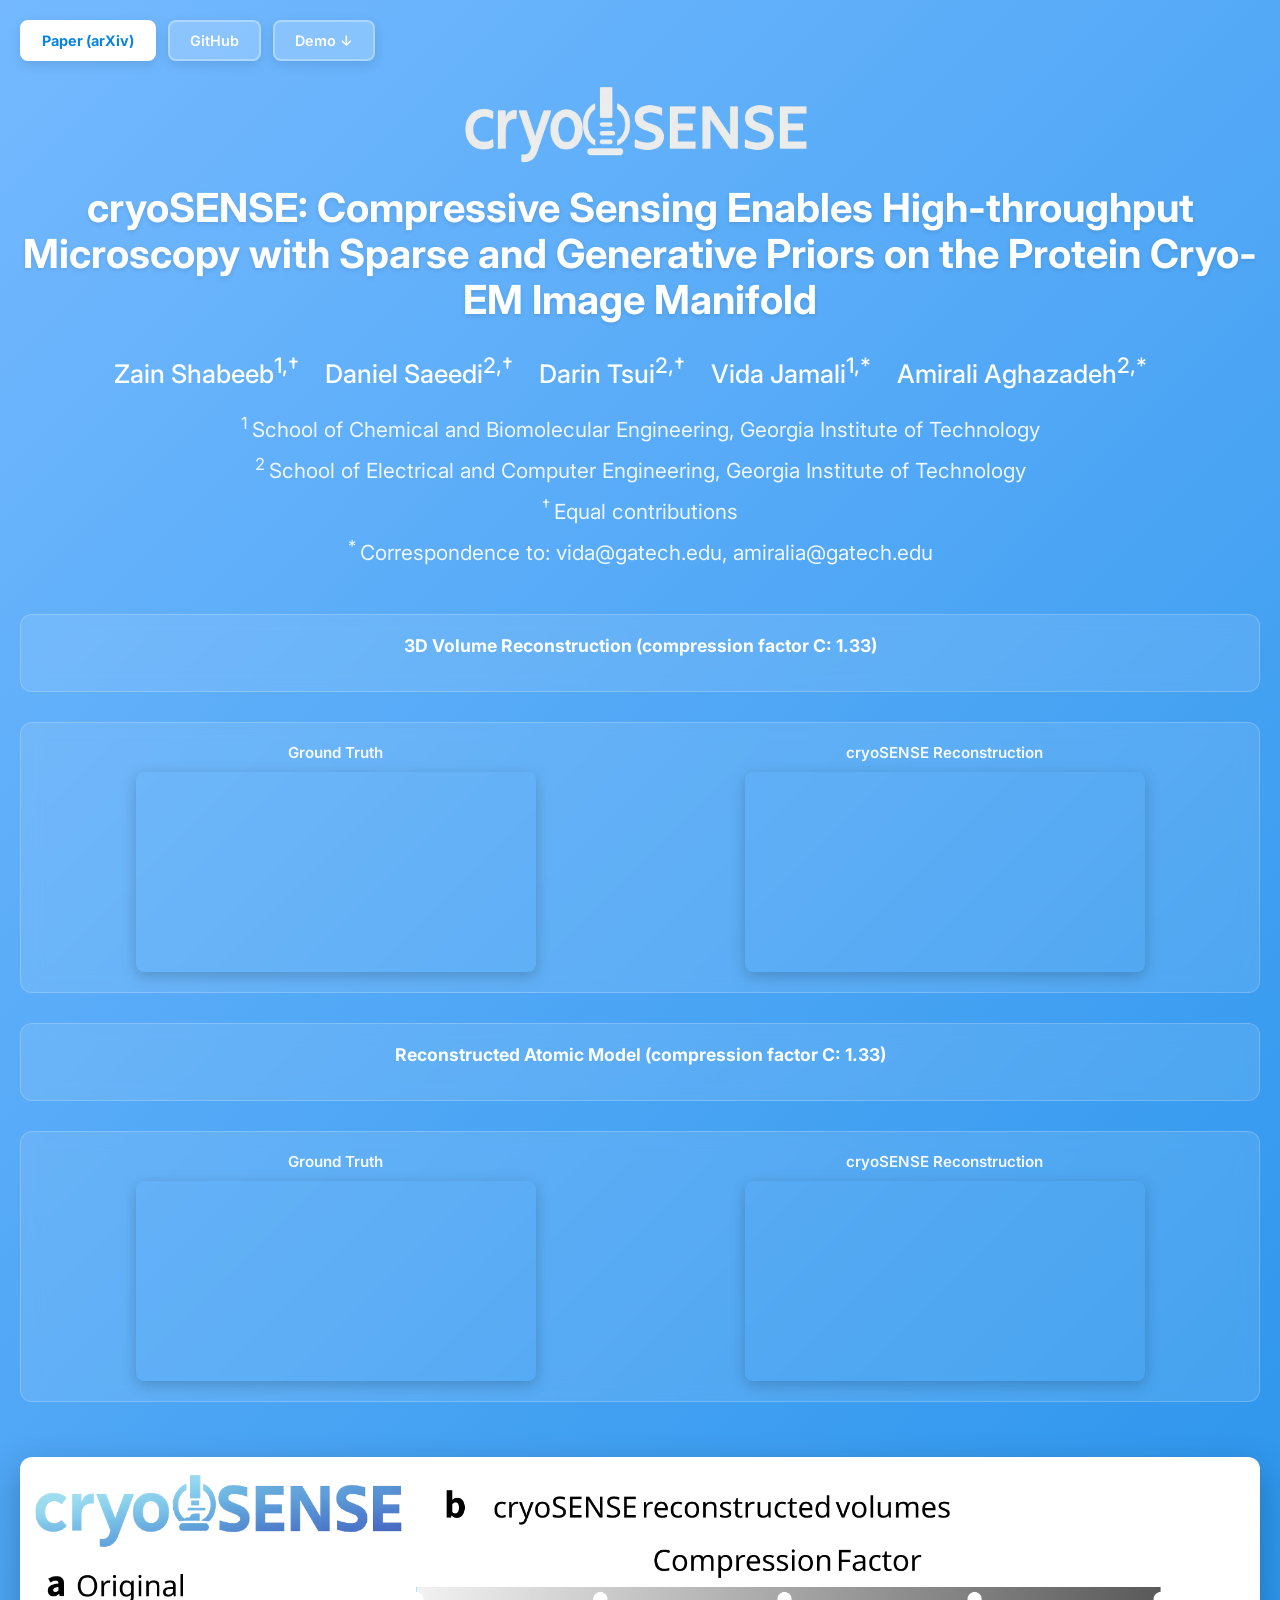
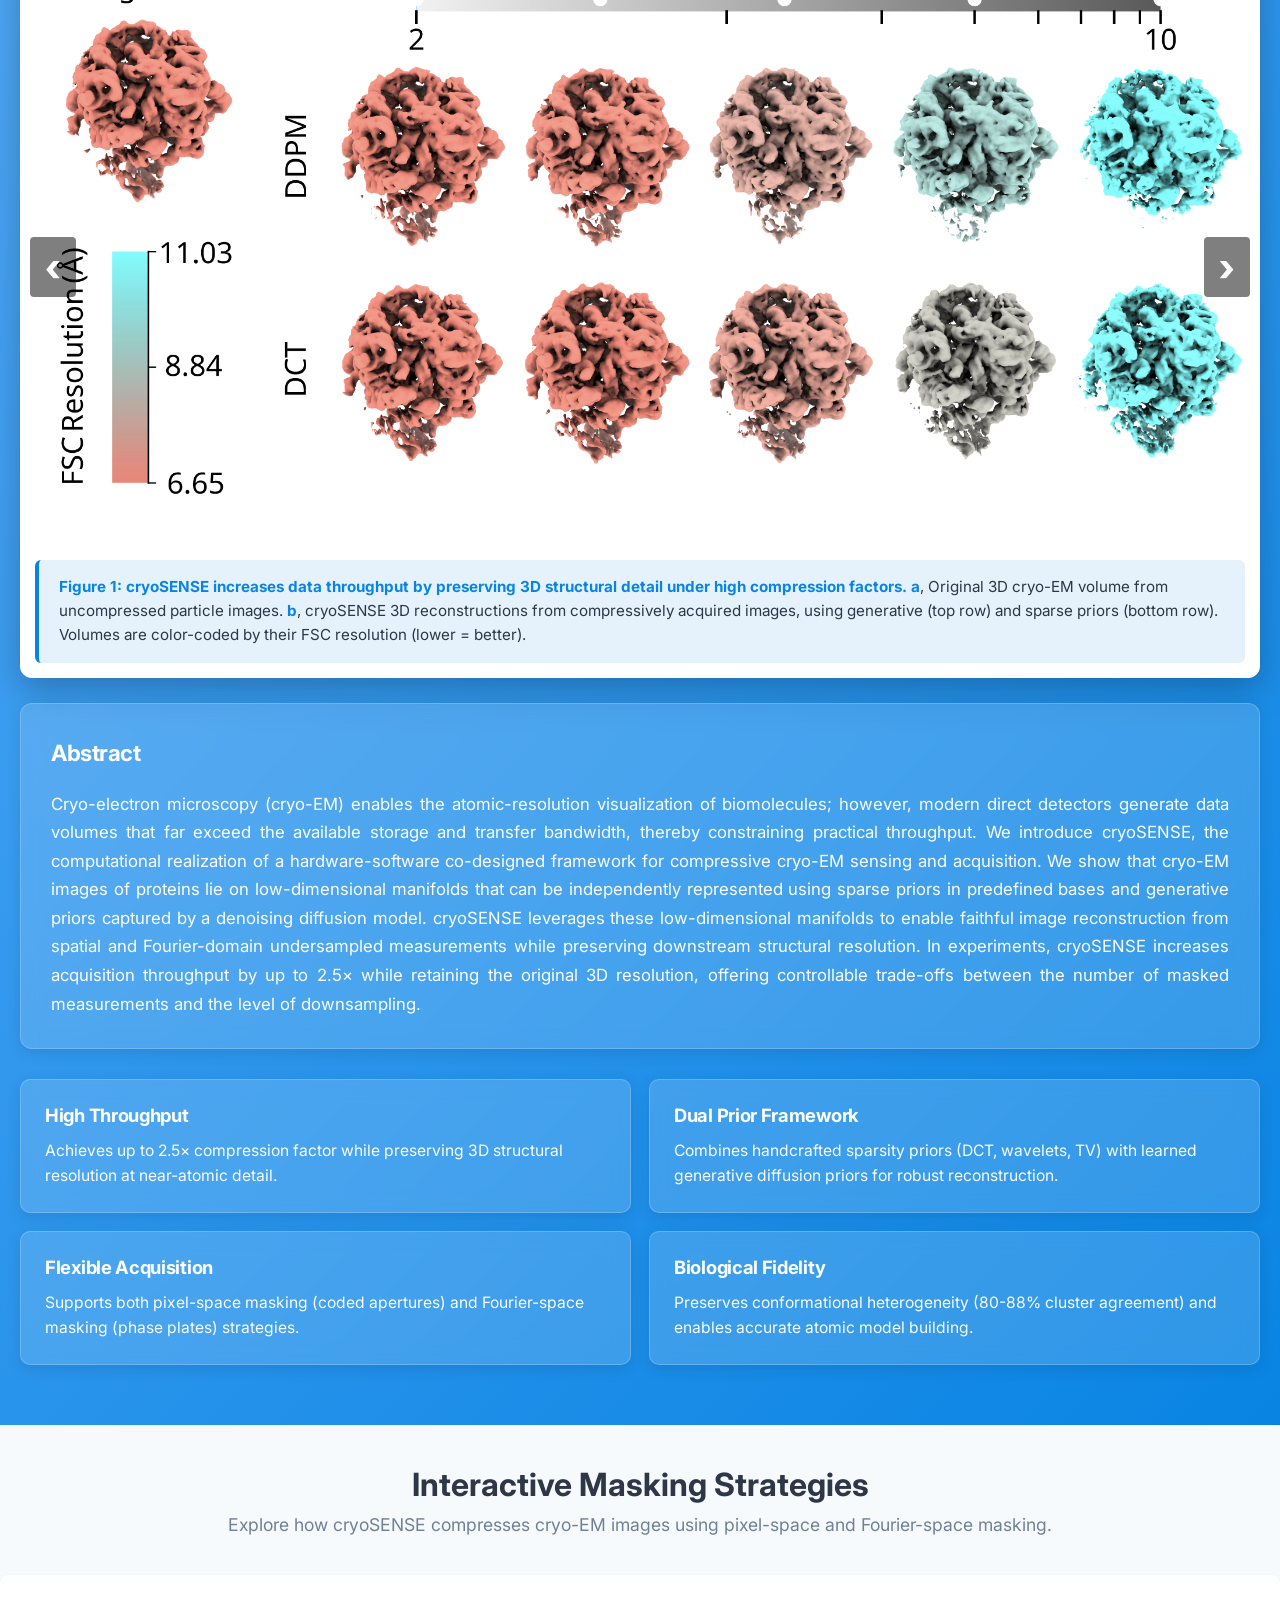
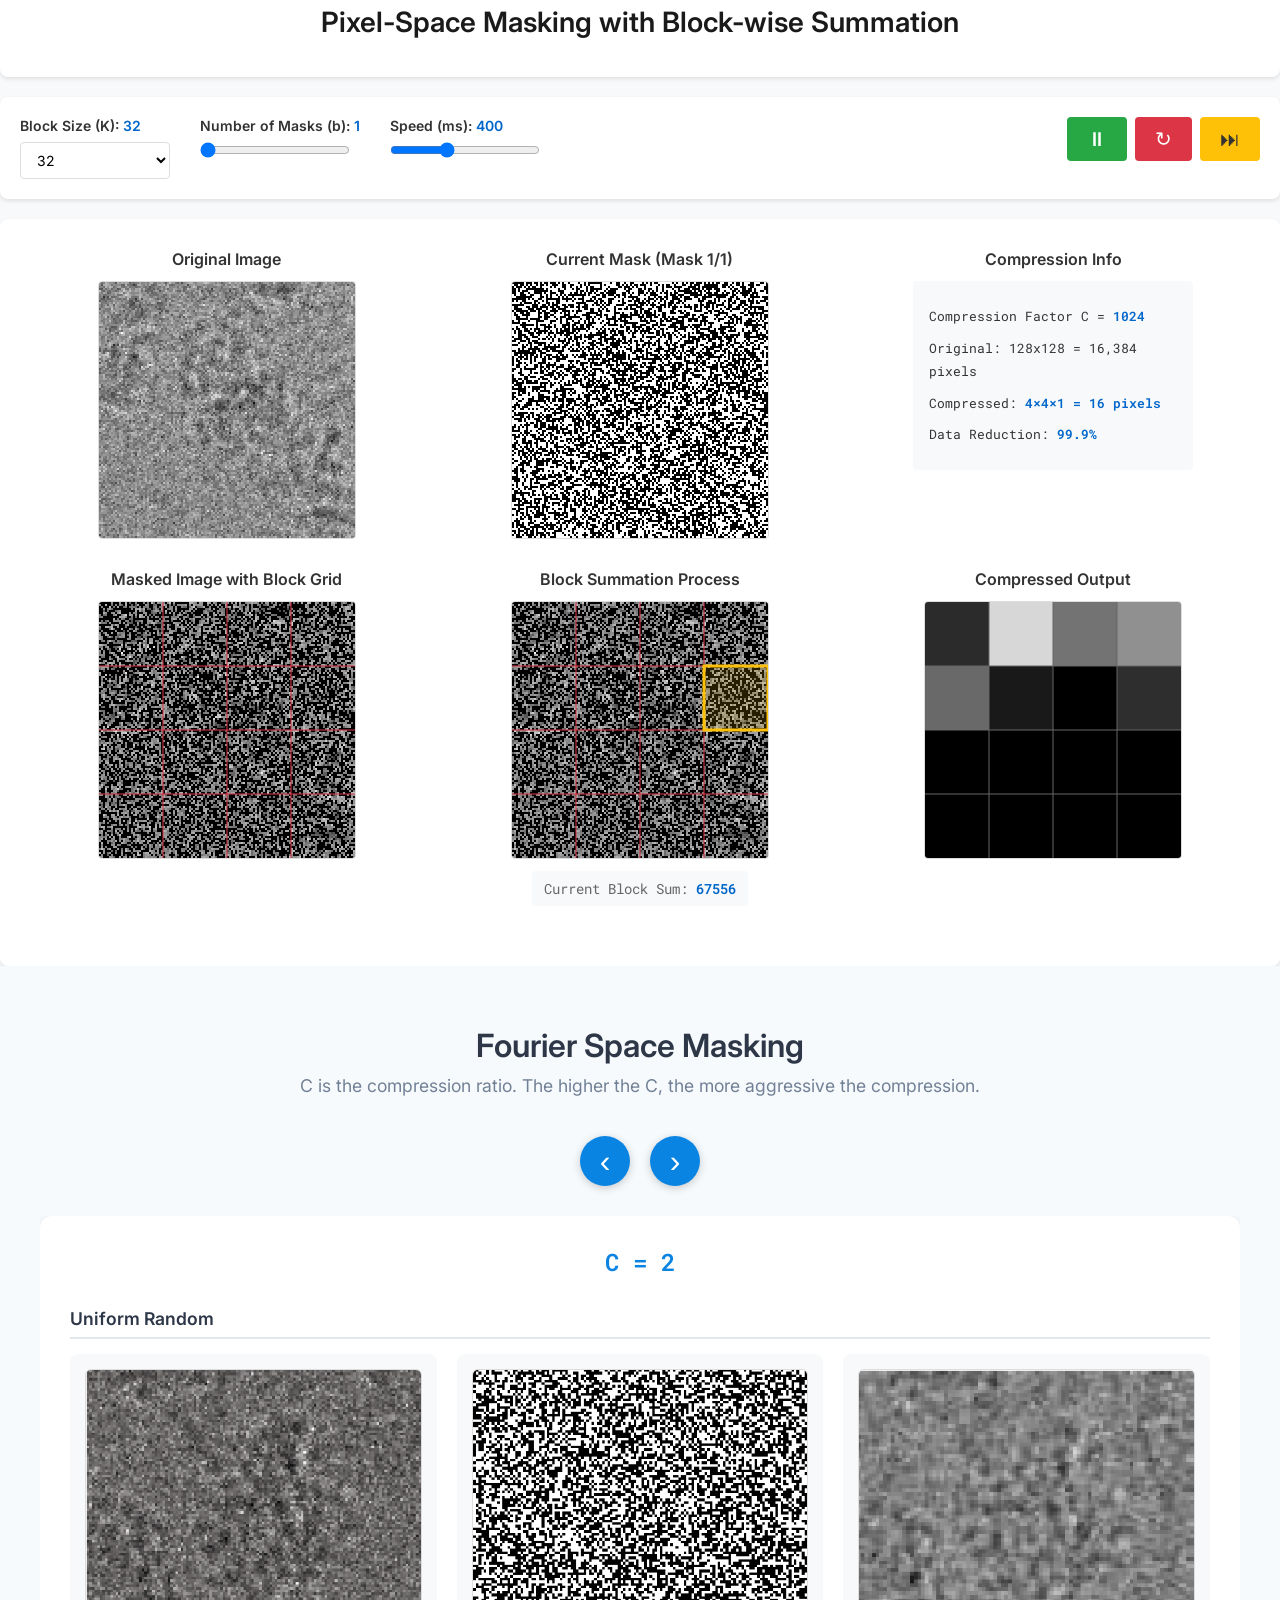
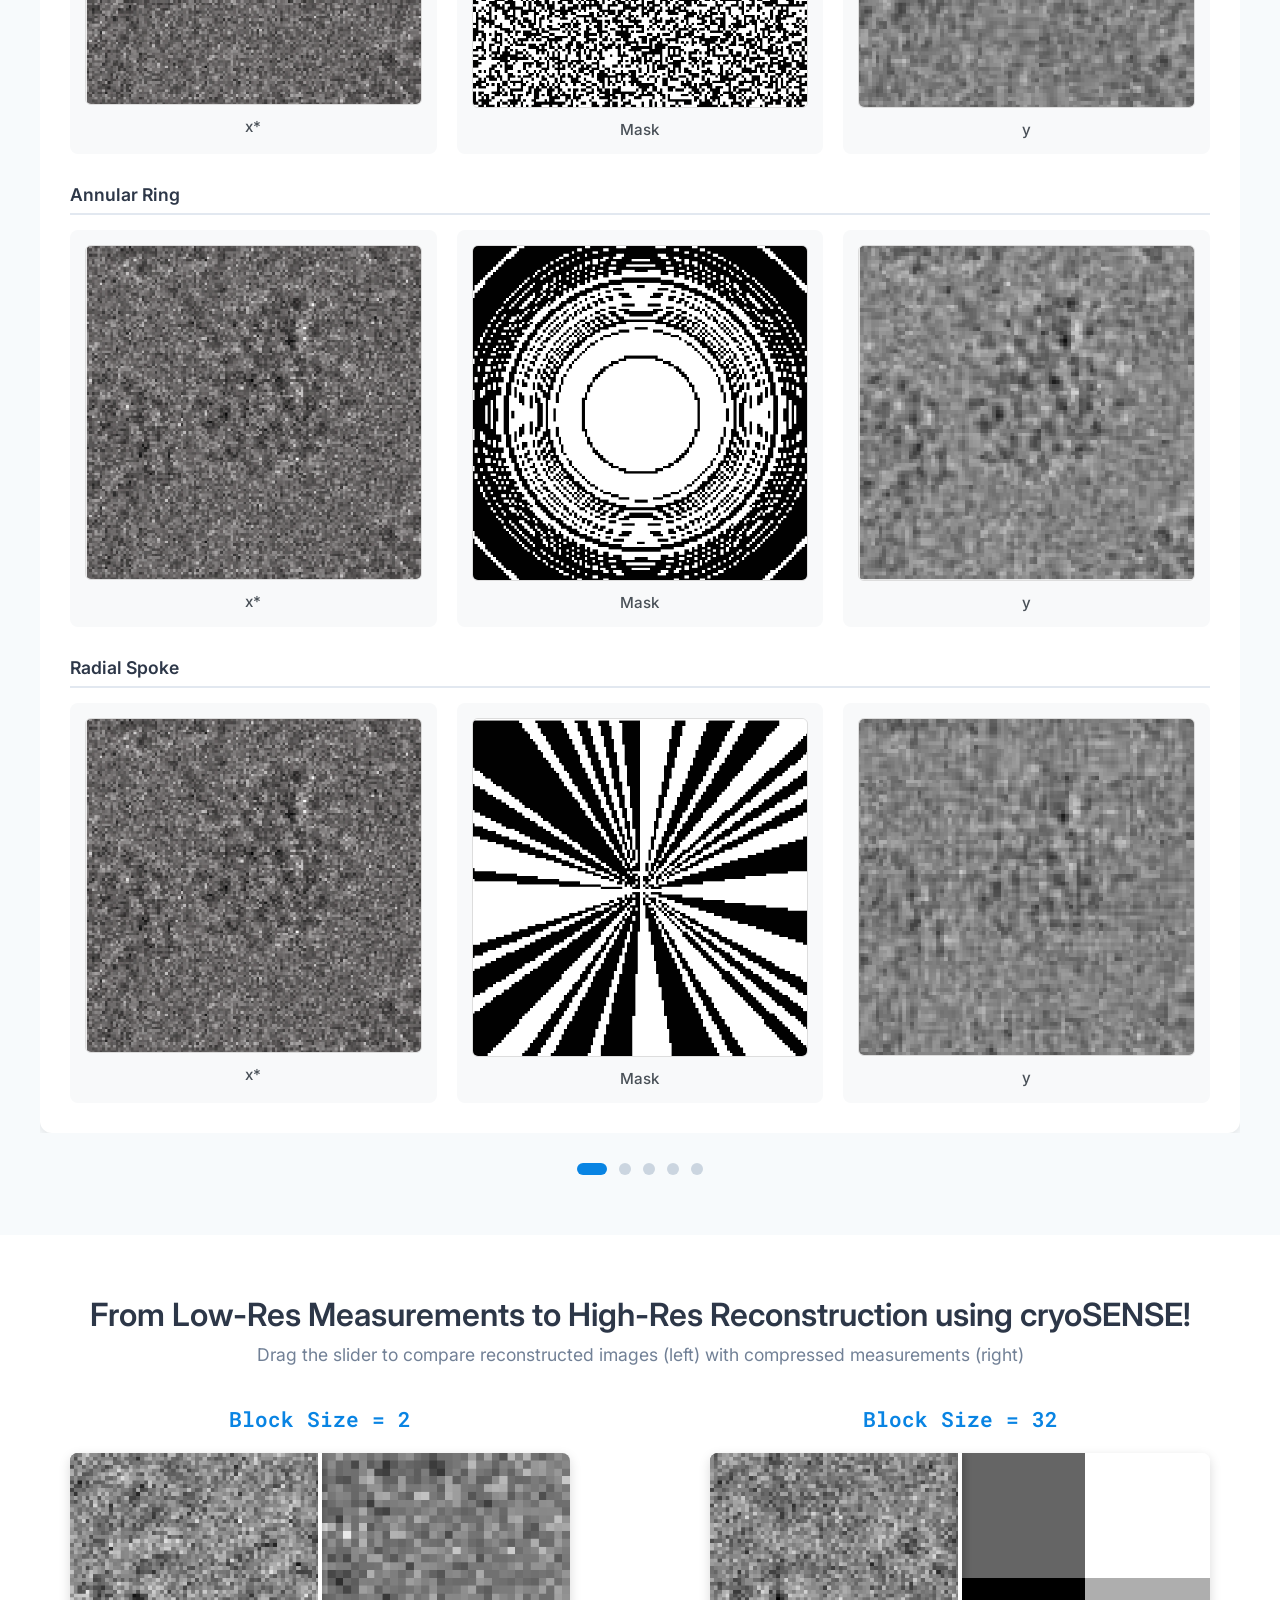
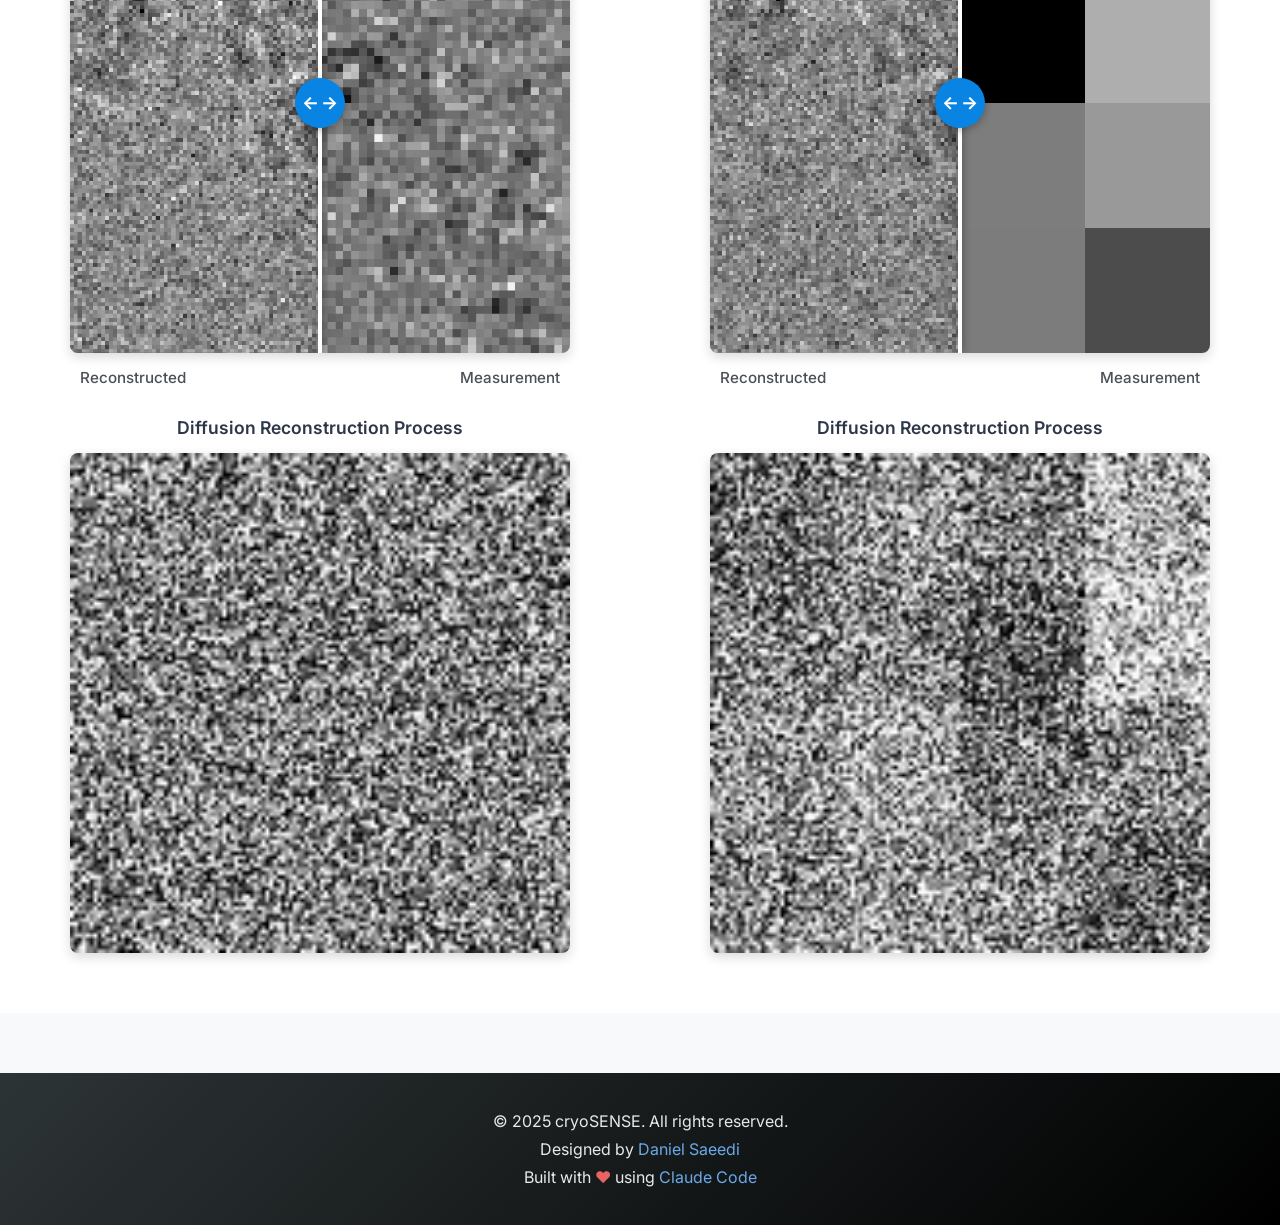
==== commit b68444b5: "compression factor" ====
--- a/index.html
+++ b/index.html
@@ -685,7 +685,7 @@
                 <div class="gif-comparisons">
                     <!-- 3D Volume Comparison -->
                     <div class="gif-comparison-row">
-                        <h3 class="gif-comparison-title">3D Volume Reconstruction</h3>
+                        <h3 class="gif-comparison-title">3D Volume Reconstruction (compression factor C: 1.33)</h3>
                     </div>
                     <div class="gif-comparison-row">
                         <div class="gif-comparison-item">
@@ -700,7 +700,7 @@
 
                     <!-- Atomic Model Comparison -->
                     <div class="gif-comparison-row">
-                        <h3 class="gif-comparison-title">Reconstructed Atomic Model</h3>
+                        <h3 class="gif-comparison-title">Reconstructed Atomic Model (compression factor C: 1.33)</h3>
                     </div>
                     <div class="gif-comparison-row">
                         <div class="gif-comparison-item">
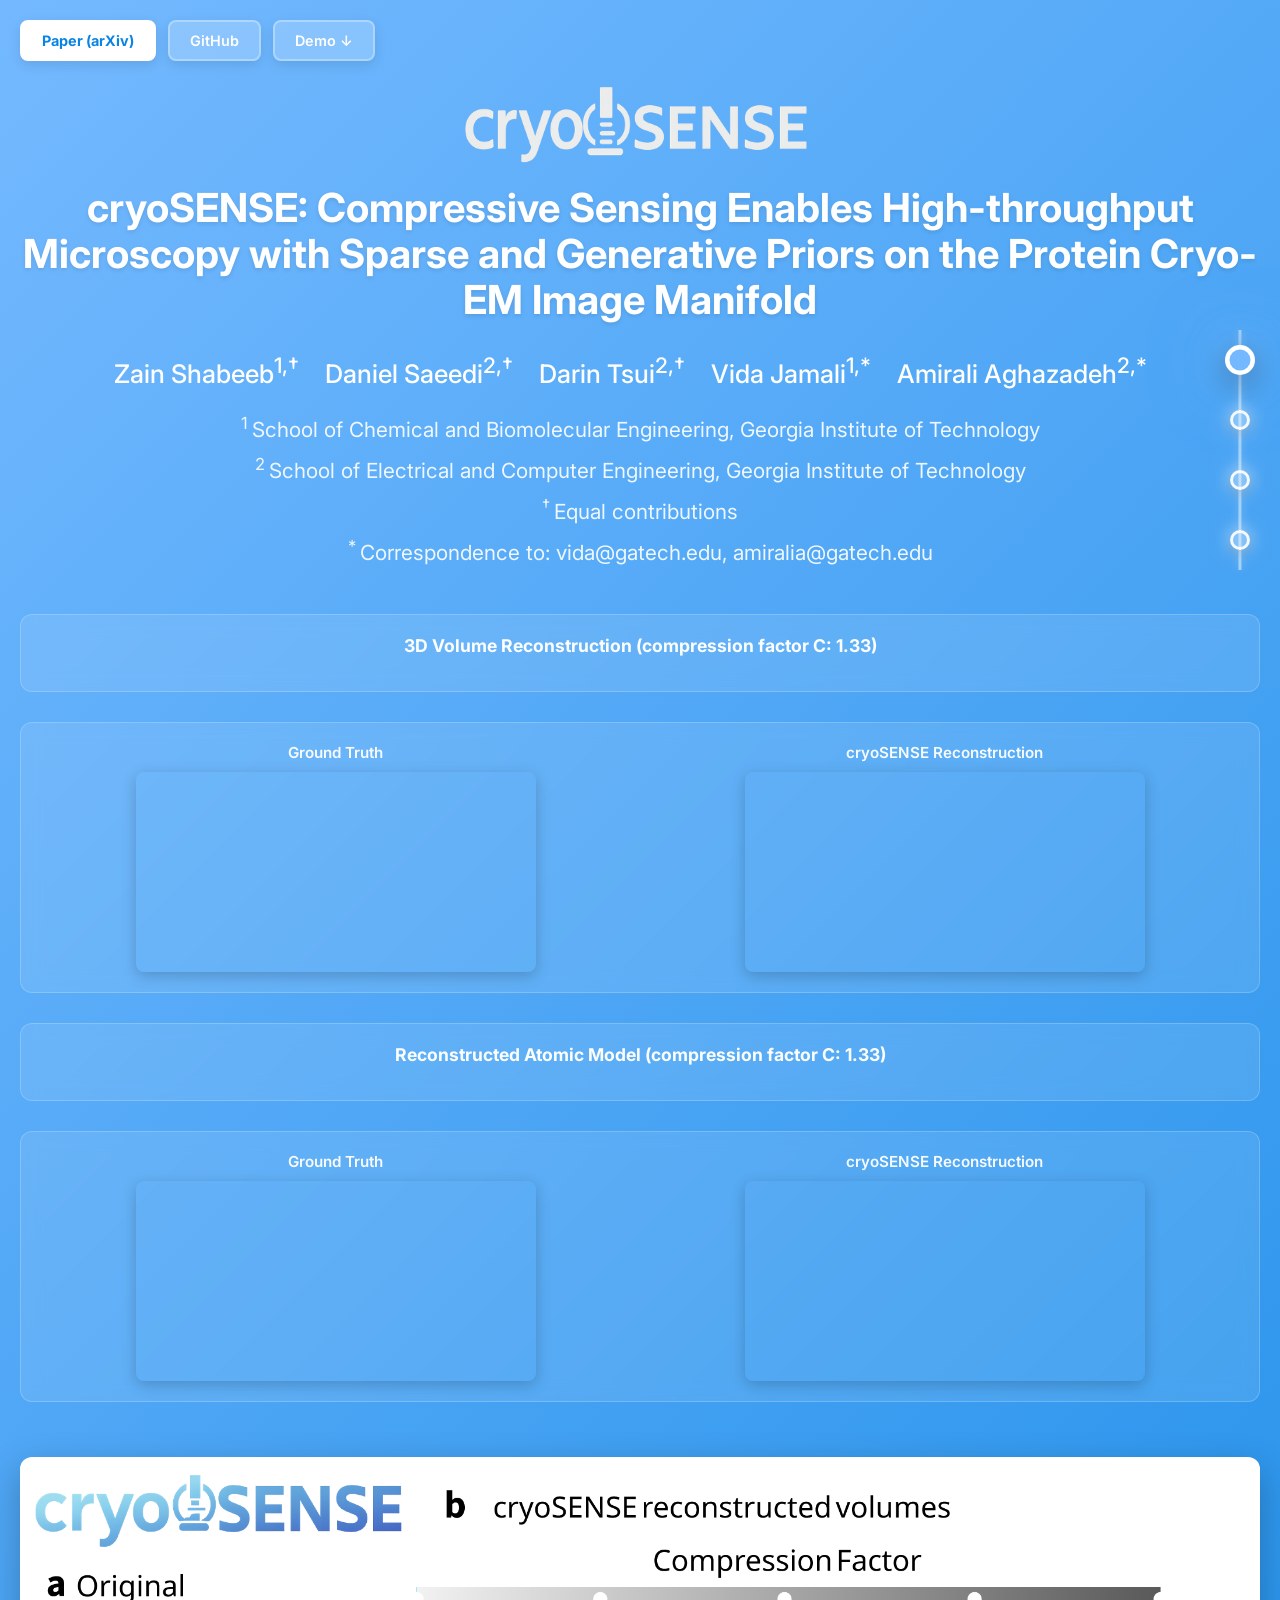
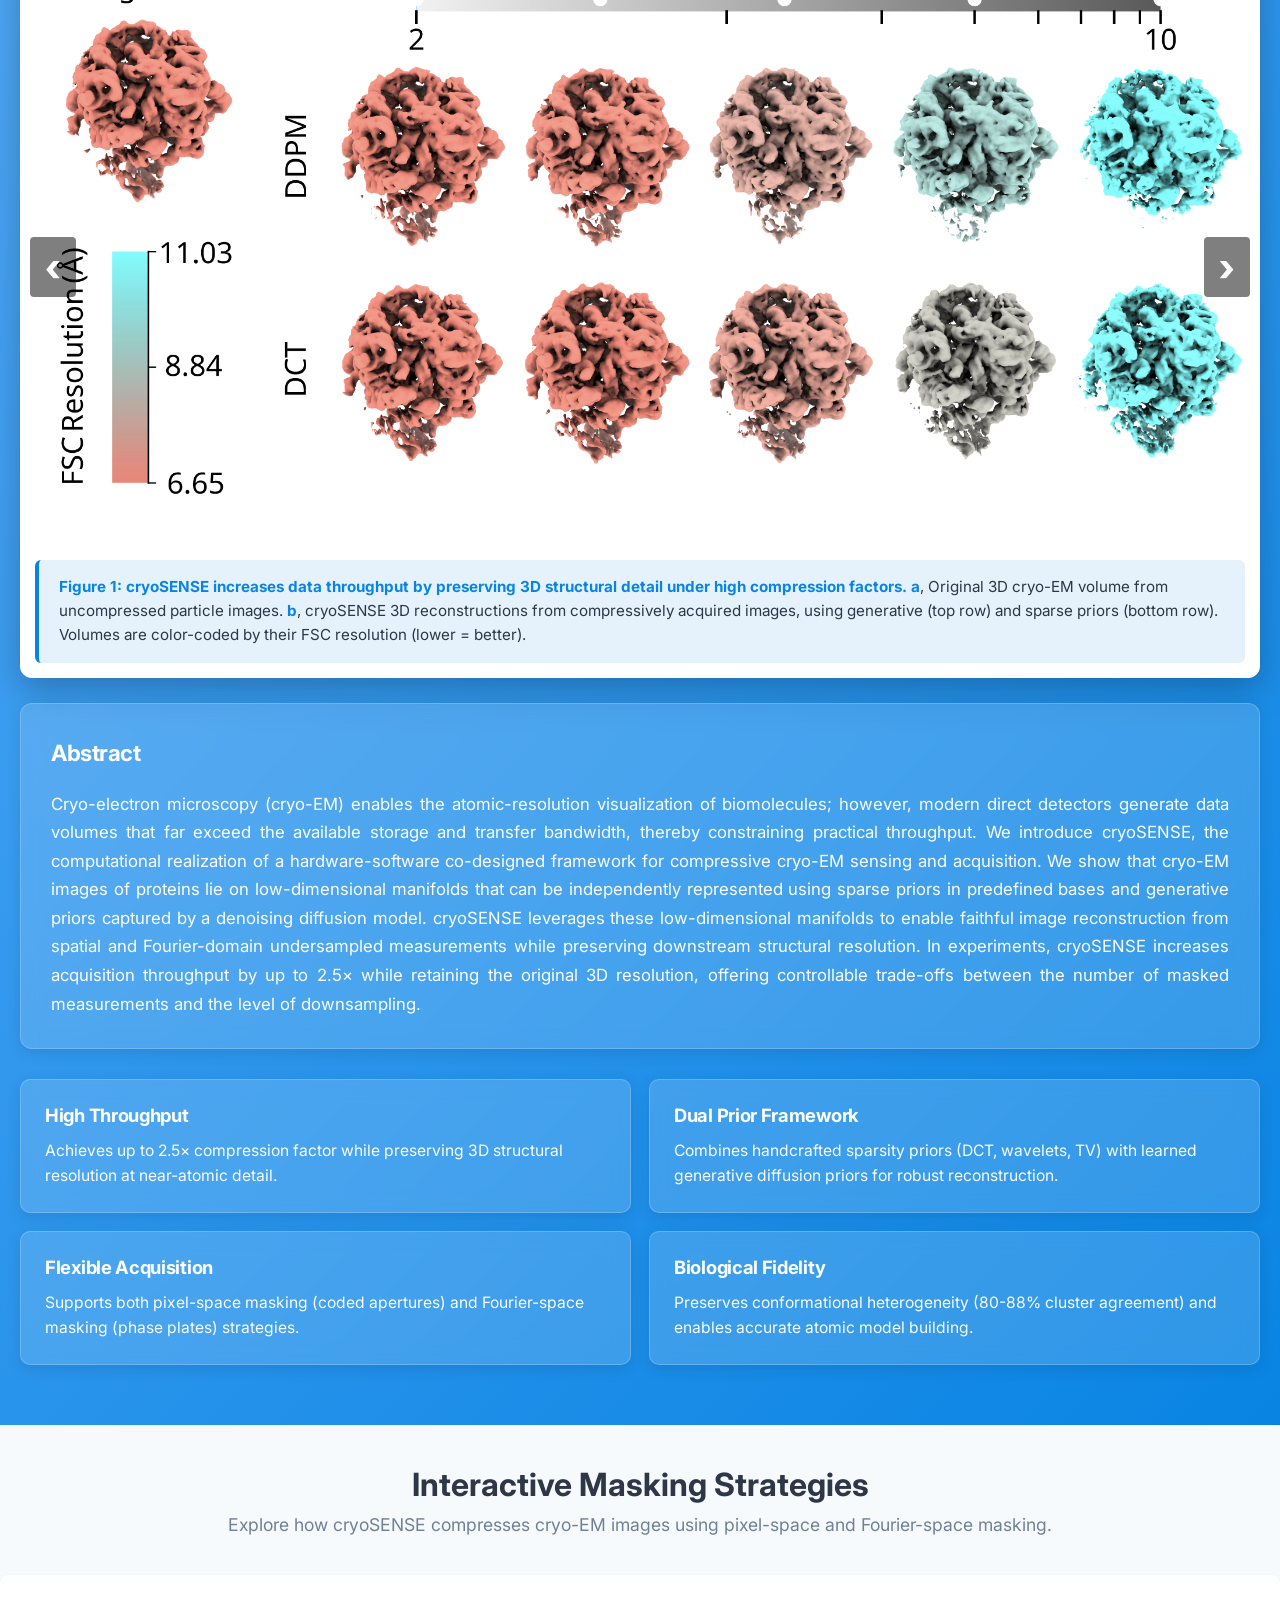
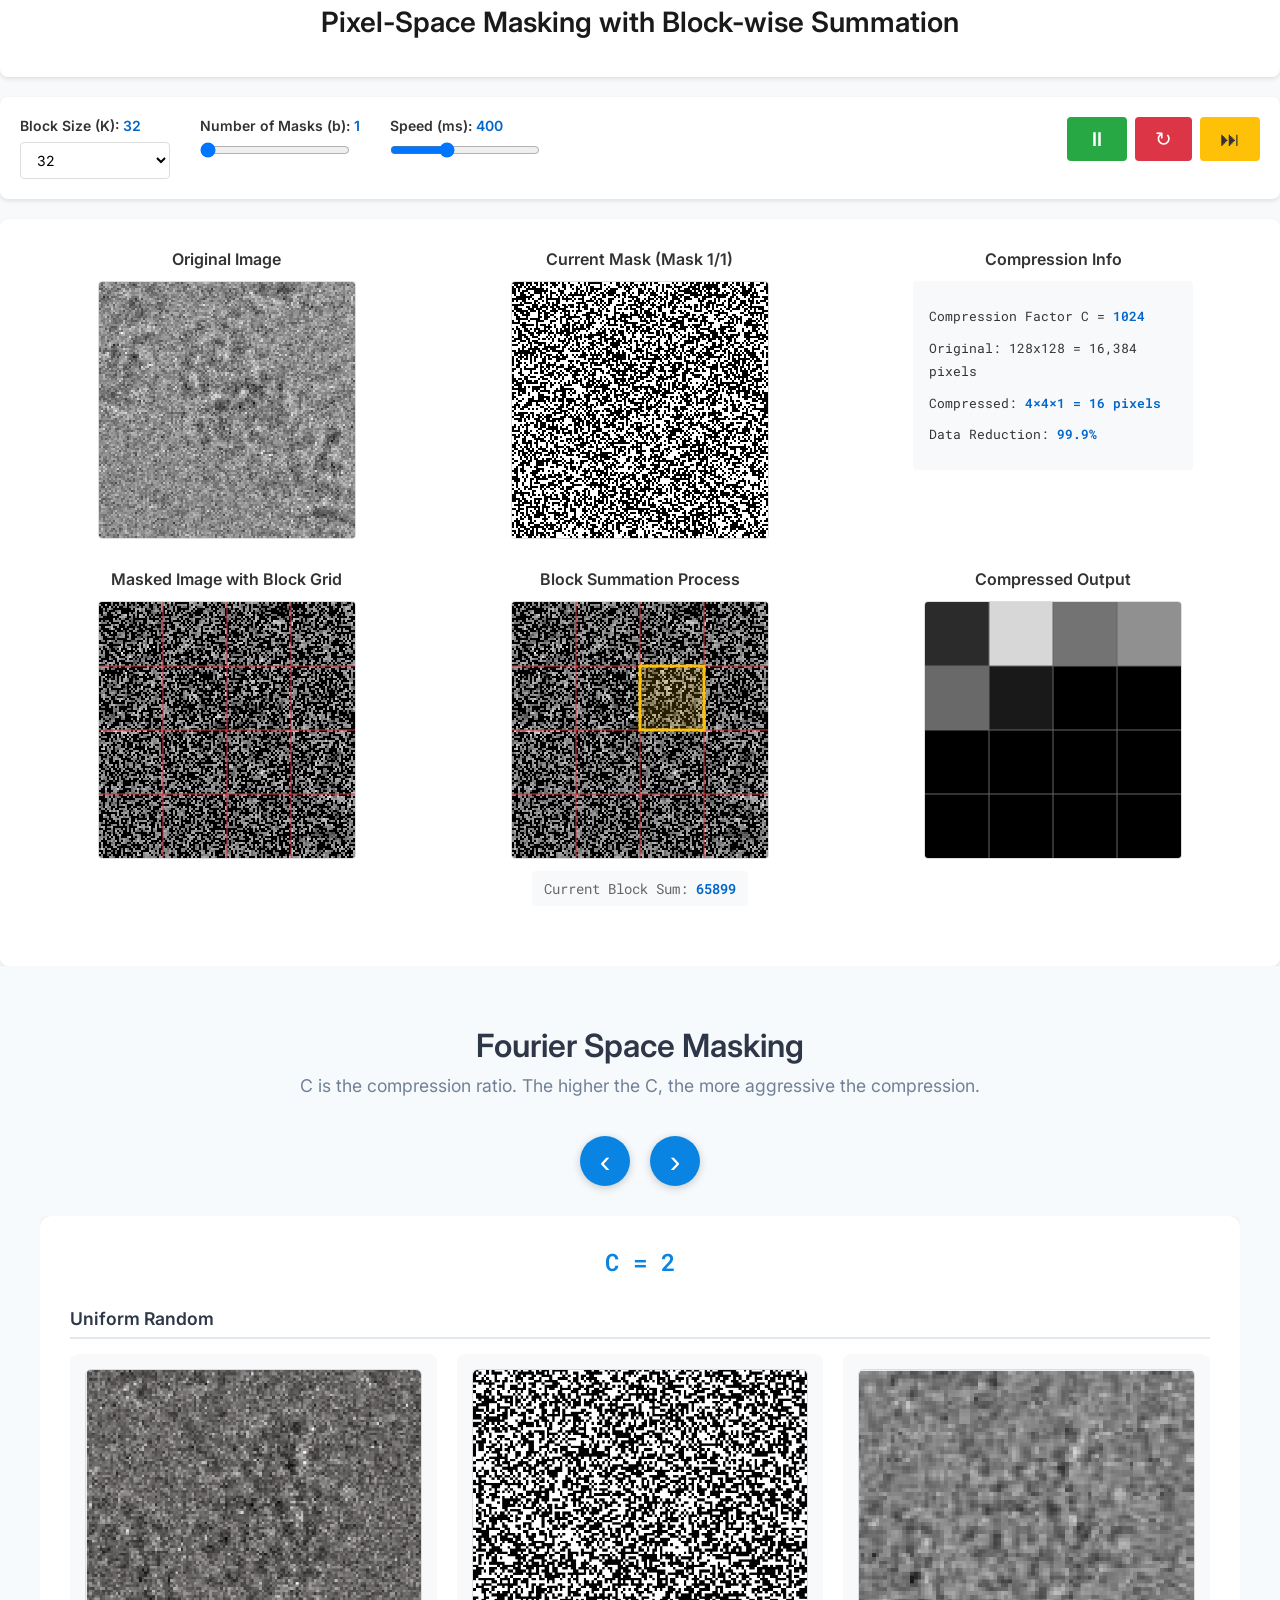
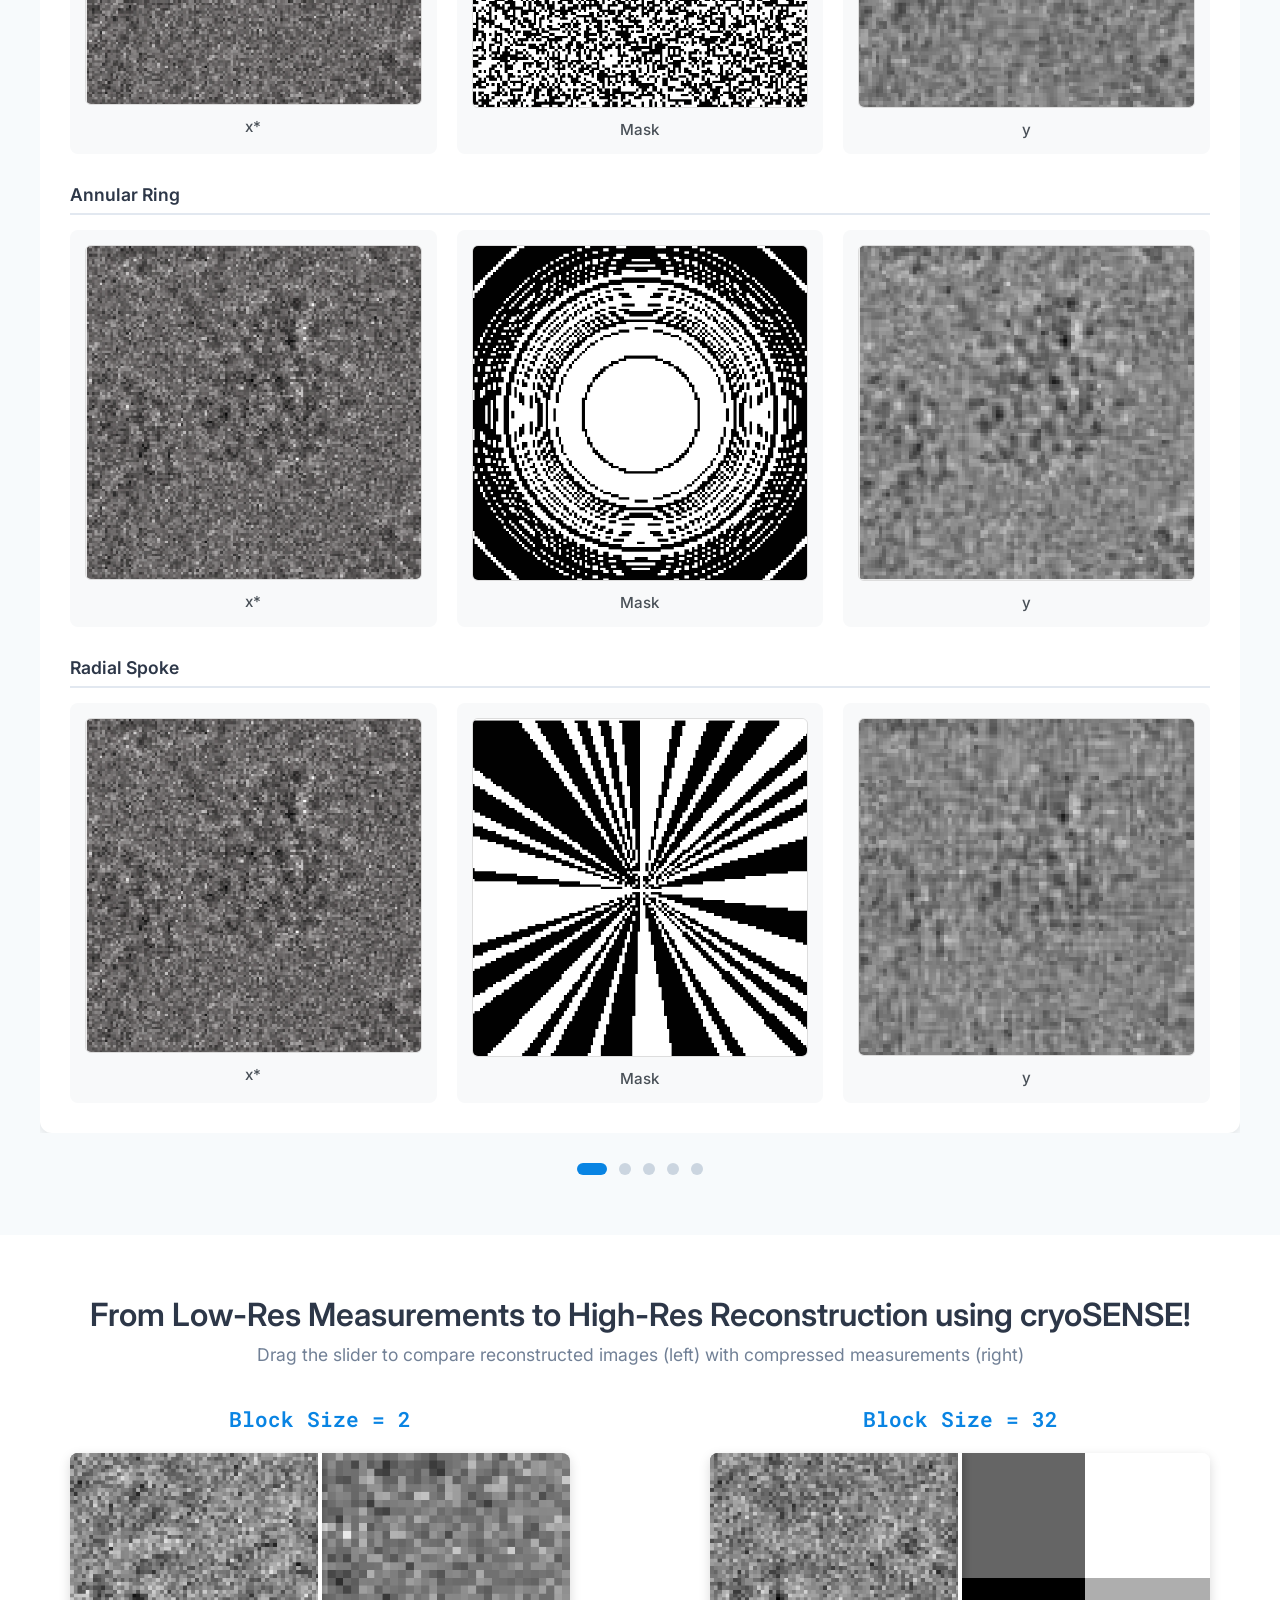
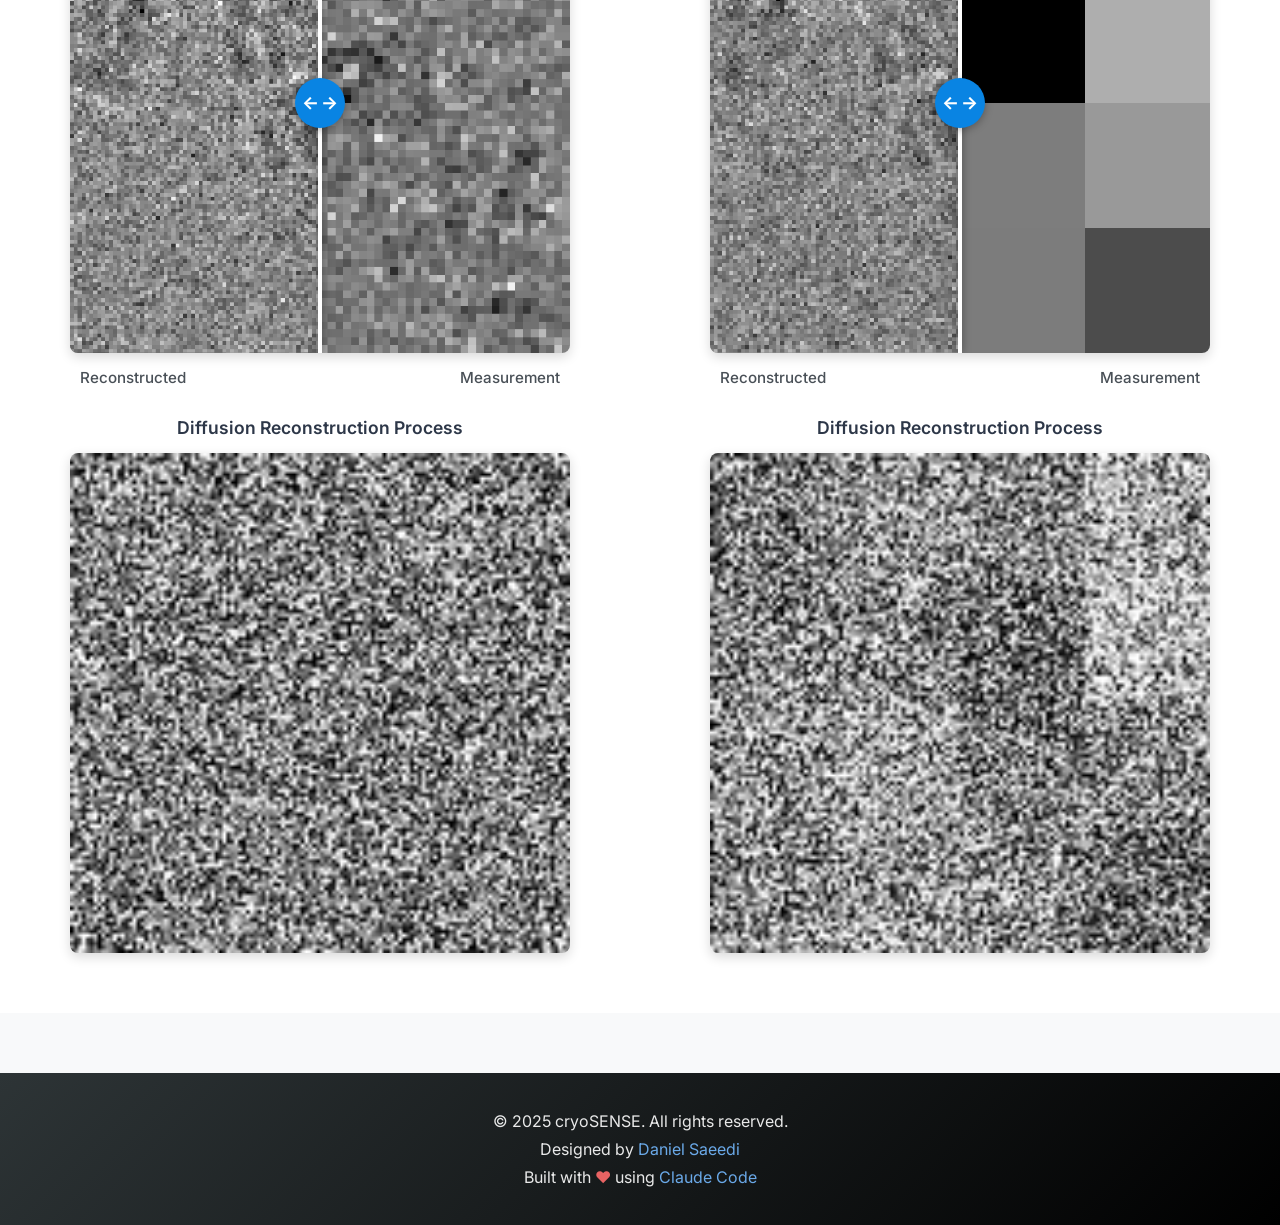
==== commit 1651e7ae: "navigation" ====
--- a/index.html
+++ b/index.html
@@ -643,6 +643,173 @@
             0%, 100% { transform: scale(1); }
             50% { transform: scale(1.1); }
         }
+
+        /* Section Navigation Blobs */
+        .section-nav {
+            position: fixed;
+            right: 30px;
+            top: 50%;
+            transform: translateY(-50%);
+            z-index: 1000;
+            display: flex;
+            flex-direction: column;
+            align-items: center;
+        }
+
+        .nav-line {
+            position: absolute;
+            width: 3px;
+            height: 100%;
+            background: rgba(255, 255, 255, 0.5);
+            left: 50%;
+            transform: translateX(-50%);
+            z-index: 0;
+            box-shadow: 0 0 10px rgba(255, 255, 255, 0.3);
+            transition: all 0.3s ease;
+        }
+
+        /* Blue background state (landing page) */
+        .section-nav-item {
+            position: relative;
+            z-index: 1;
+            margin: 20px 0;
+            cursor: pointer;
+            display: flex;
+            align-items: center;
+            transition: all 0.3s ease;
+        }
+
+        .nav-blob {
+            width: 20px;
+            height: 20px;
+            border-radius: 50%;
+            background: rgba(255, 255, 255, 0.3);
+            border: 3px solid rgba(255, 255, 255, 0.9);
+            transition: all 0.3s ease;
+            box-shadow: 0 0 15px rgba(255, 255, 255, 0.6),
+                        0 0 30px rgba(255, 255, 255, 0.3),
+                        0 4px 12px rgba(0, 0, 0, 0.2);
+        }
+
+        .section-nav-item:hover .nav-blob {
+            transform: scale(1.3);
+            background: rgba(255, 255, 255, 0.5);
+            border-color: rgba(255, 255, 255, 1);
+            box-shadow: 0 0 20px rgba(255, 255, 255, 0.9),
+                        0 0 40px rgba(255, 255, 255, 0.5),
+                        0 6px 16px rgba(0, 0, 0, 0.3);
+        }
+
+        .section-nav-item.active .nav-blob {
+            background: #74b9ff;
+            border-color: #ffffff;
+            transform: scale(1.5);
+            box-shadow: 0 0 25px rgba(116, 185, 255, 0.8),
+                        0 0 50px rgba(116, 185, 255, 0.5),
+                        0 0 75px rgba(255, 255, 255, 0.4),
+                        0 6px 20px rgba(0, 0, 0, 0.4);
+            animation: pulseBlue 2s ease-in-out infinite;
+        }
+
+        @keyframes pulseBlue {
+            0%, 100% {
+                box-shadow: 0 0 25px rgba(116, 185, 255, 0.8),
+                            0 0 50px rgba(116, 185, 255, 0.5),
+                            0 0 75px rgba(255, 255, 255, 0.4),
+                            0 6px 20px rgba(0, 0, 0, 0.4);
+            }
+            50% {
+                box-shadow: 0 0 30px rgba(116, 185, 255, 1),
+                            0 0 60px rgba(116, 185, 255, 0.7),
+                            0 0 90px rgba(255, 255, 255, 0.5),
+                            0 6px 20px rgba(0, 0, 0, 0.4);
+            }
+        }
+
+        /* White background state (other sections) */
+        .section-nav.on-white .nav-line {
+            background: rgba(9, 132, 227, 0.3);
+            box-shadow: 0 0 10px rgba(9, 132, 227, 0.2);
+        }
+
+        .section-nav.on-white .nav-blob {
+            background: rgba(9, 132, 227, 0.2);
+            border-color: #0984e3;
+            box-shadow: 0 0 15px rgba(9, 132, 227, 0.4),
+                        0 0 30px rgba(9, 132, 227, 0.2),
+                        0 4px 12px rgba(0, 0, 0, 0.15);
+        }
+
+        .section-nav.on-white .section-nav-item:hover .nav-blob {
+            background: rgba(9, 132, 227, 0.3);
+            border-color: #0984e3;
+            box-shadow: 0 0 20px rgba(9, 132, 227, 0.6),
+                        0 0 40px rgba(9, 132, 227, 0.3),
+                        0 6px 16px rgba(0, 0, 0, 0.2);
+        }
+
+        .section-nav.on-white .section-nav-item.active .nav-blob {
+            background: #0984e3;
+            border-color: #0984e3;
+            animation: pulseBlueOnWhite 2s ease-in-out infinite;
+        }
+
+        @keyframes pulseBlueOnWhite {
+            0%, 100% {
+                box-shadow: 0 0 25px rgba(9, 132, 227, 0.6),
+                            0 0 50px rgba(9, 132, 227, 0.4),
+                            0 0 75px rgba(9, 132, 227, 0.2),
+                            0 6px 20px rgba(0, 0, 0, 0.3);
+            }
+            50% {
+                box-shadow: 0 0 30px rgba(9, 132, 227, 0.8),
+                            0 0 60px rgba(9, 132, 227, 0.6),
+                            0 0 90px rgba(9, 132, 227, 0.3),
+                            0 6px 20px rgba(0, 0, 0, 0.3);
+            }
+        }
+
+        .nav-label {
+            position: absolute;
+            right: 35px;
+            white-space: nowrap;
+            background: rgba(9, 132, 227, 0.95);
+            color: white;
+            padding: 8px 16px;
+            border-radius: 6px;
+            font-size: 0.9rem;
+            font-weight: 600;
+            opacity: 0;
+            pointer-events: none;
+            transform: translateX(10px);
+            transition: all 0.3s ease;
+            box-shadow: 0 4px 12px rgba(0, 0, 0, 0.2);
+        }
+
+        .section-nav-item:hover .nav-label {
+            opacity: 1;
+            transform: translateX(0);
+        }
+
+        .nav-label::after {
+            content: '';
+            position: absolute;
+            right: -6px;
+            top: 50%;
+            transform: translateY(-50%);
+            width: 0;
+            height: 0;
+            border-left: 6px solid rgba(9, 132, 227, 0.95);
+            border-top: 6px solid transparent;
+            border-bottom: 6px solid transparent;
+        }
+
+        /* Hide navigation on mobile */
+        @media (max-width: 768px) {
+            .section-nav {
+                display: none;
+            }
+        }
     </style>
 </head>
 <body>
@@ -652,6 +819,27 @@
         <a href="https://github.com/cryosense" class="btn" target="_blank">GitHub</a>
         <a href="#interactive-demo" class="btn">Demo ↓</a>
     </div>
+
+    <!-- Section Navigation Blobs -->
+    <nav class="section-nav" aria-label="Section Navigation">
+        <div class="nav-line"></div>
+        <div class="section-nav-item active" data-section="landing-page">
+            <div class="nav-blob"></div>
+            <span class="nav-label">Overview</span>
+        </div>
+        <div class="section-nav-item" data-section="interactive-demo">
+            <div class="nav-blob"></div>
+            <span class="nav-label">Pixel Masking Demo</span>
+        </div>
+        <div class="section-nav-item" data-section="fourier-masking-section">
+            <div class="nav-blob"></div>
+            <span class="nav-label">Fourier Masking</span>
+        </div>
+        <div class="section-nav-item" data-section="measurements-recon-section">
+            <div class="nav-blob"></div>
+            <span class="nav-label">Measurements vs Recon</span>
+        </div>
+    </nav>
 
     <!-- Landing Page Section -->
     <section id="landing-page">
@@ -1407,6 +1595,82 @@
         });
     </script>
 
+    <!-- Section Navigation Script -->
+    <script>
+        document.addEventListener('DOMContentLoaded', function() {
+            const navItems = document.querySelectorAll('.section-nav-item');
+            const sectionNav = document.querySelector('.section-nav');
+            const landingPage = document.getElementById('landing-page');
+            const sections = [];
+
+            // Store section references
+            navItems.forEach(item => {
+                const sectionId = item.getAttribute('data-section');
+                const section = document.getElementById(sectionId);
+                if (section) {
+                    sections.push({ element: section, navItem: item });
+                }
+            });
+
+            // Click to scroll to section
+            navItems.forEach(item => {
+                item.addEventListener('click', function() {
+                    const sectionId = this.getAttribute('data-section');
+                    const section = document.getElementById(sectionId);
+                    if (section) {
+                        section.scrollIntoView({ behavior: 'smooth', block: 'start' });
+                    }
+                });
+            });
+
+            // Update navigation style based on background
+            function updateNavStyle() {
+                const scrollPosition = window.scrollY + window.innerHeight / 2;
+                const landingBottom = landingPage.offsetTop + landingPage.offsetHeight;
+
+                // If we're past the landing page (blue background), switch to white background style
+                if (scrollPosition > landingBottom) {
+                    sectionNav.classList.add('on-white');
+                } else {
+                    sectionNav.classList.remove('on-white');
+                }
+            }
+
+            // Highlight active section on scroll
+            function updateActiveSection() {
+                const scrollPosition = window.scrollY + window.innerHeight / 3;
+
+                sections.forEach(({ element, navItem }, index) => {
+                    const sectionTop = element.offsetTop;
+                    const sectionBottom = sectionTop + element.offsetHeight;
+
+                    if (scrollPosition >= sectionTop && scrollPosition < sectionBottom) {
+                        navItems.forEach(item => item.classList.remove('active'));
+                        navItem.classList.add('active');
+                    }
+                });
+            }
+
+            // Combined update function
+            function updateNavigation() {
+                updateActiveSection();
+                updateNavStyle();
+            }
+
+            // Throttle scroll event for performance
+            let scrollTimeout;
+            window.addEventListener('scroll', function() {
+                if (scrollTimeout) {
+                    window.cancelAnimationFrame(scrollTimeout);
+                }
+                scrollTimeout = window.requestAnimationFrame(updateNavigation);
+            });
+
+            // Initial check
+            updateNavigation();
+        });
+    </script>
+
     <!-- Image Comparison Slider Script -->
     <script>
         document.addEventListener('DOMContentLoaded', function() {
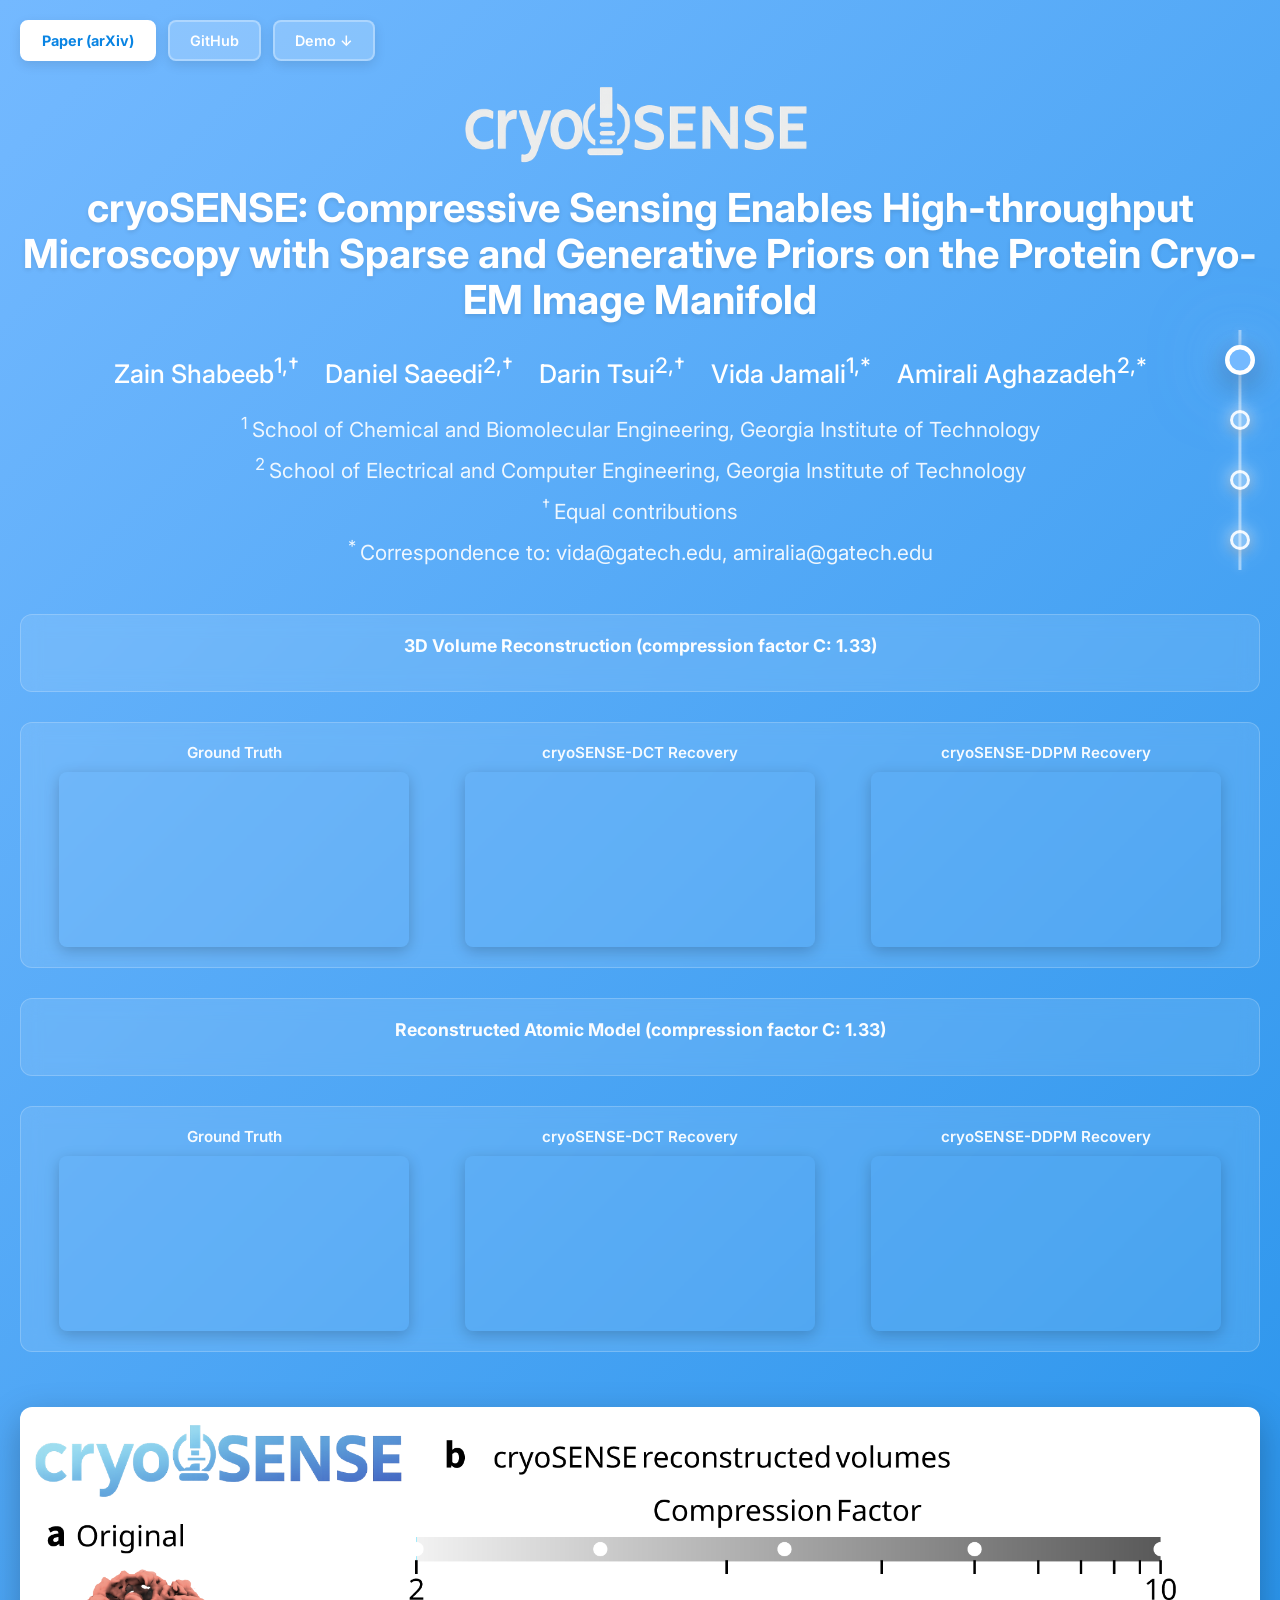
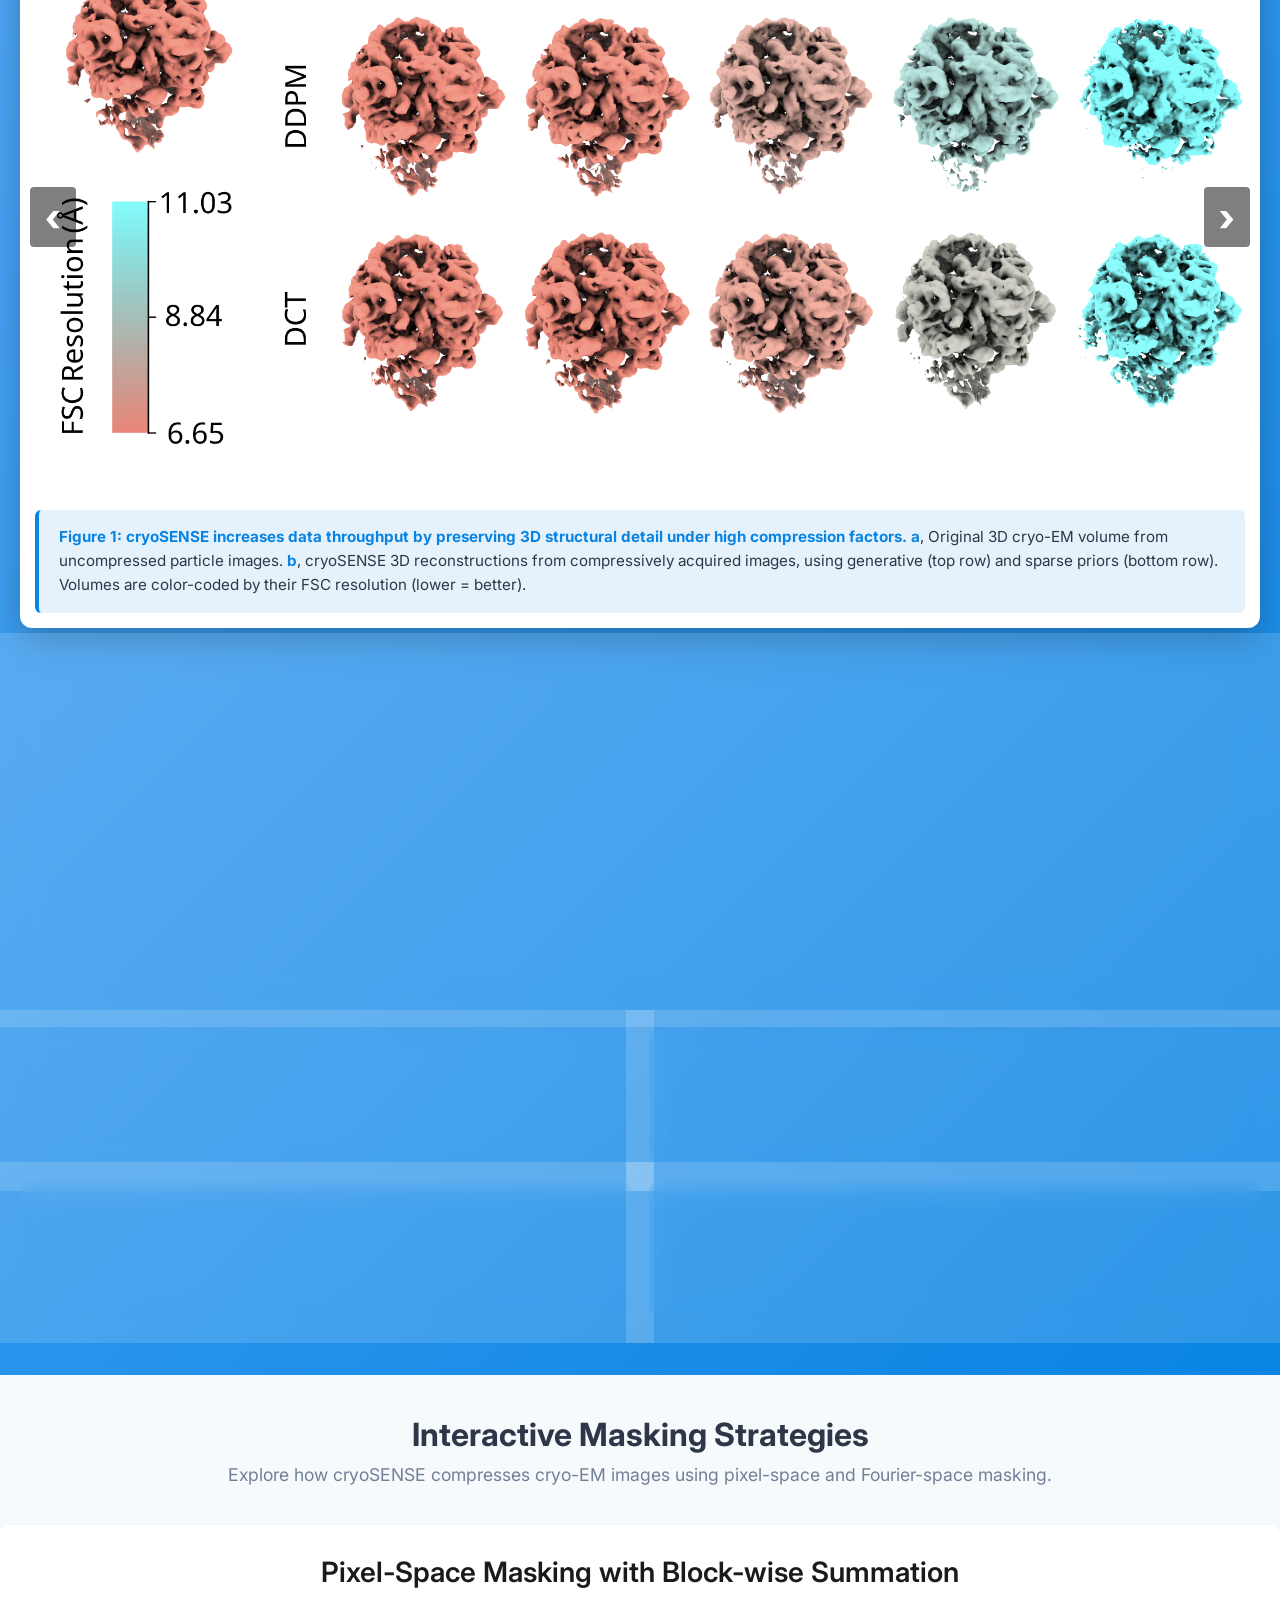
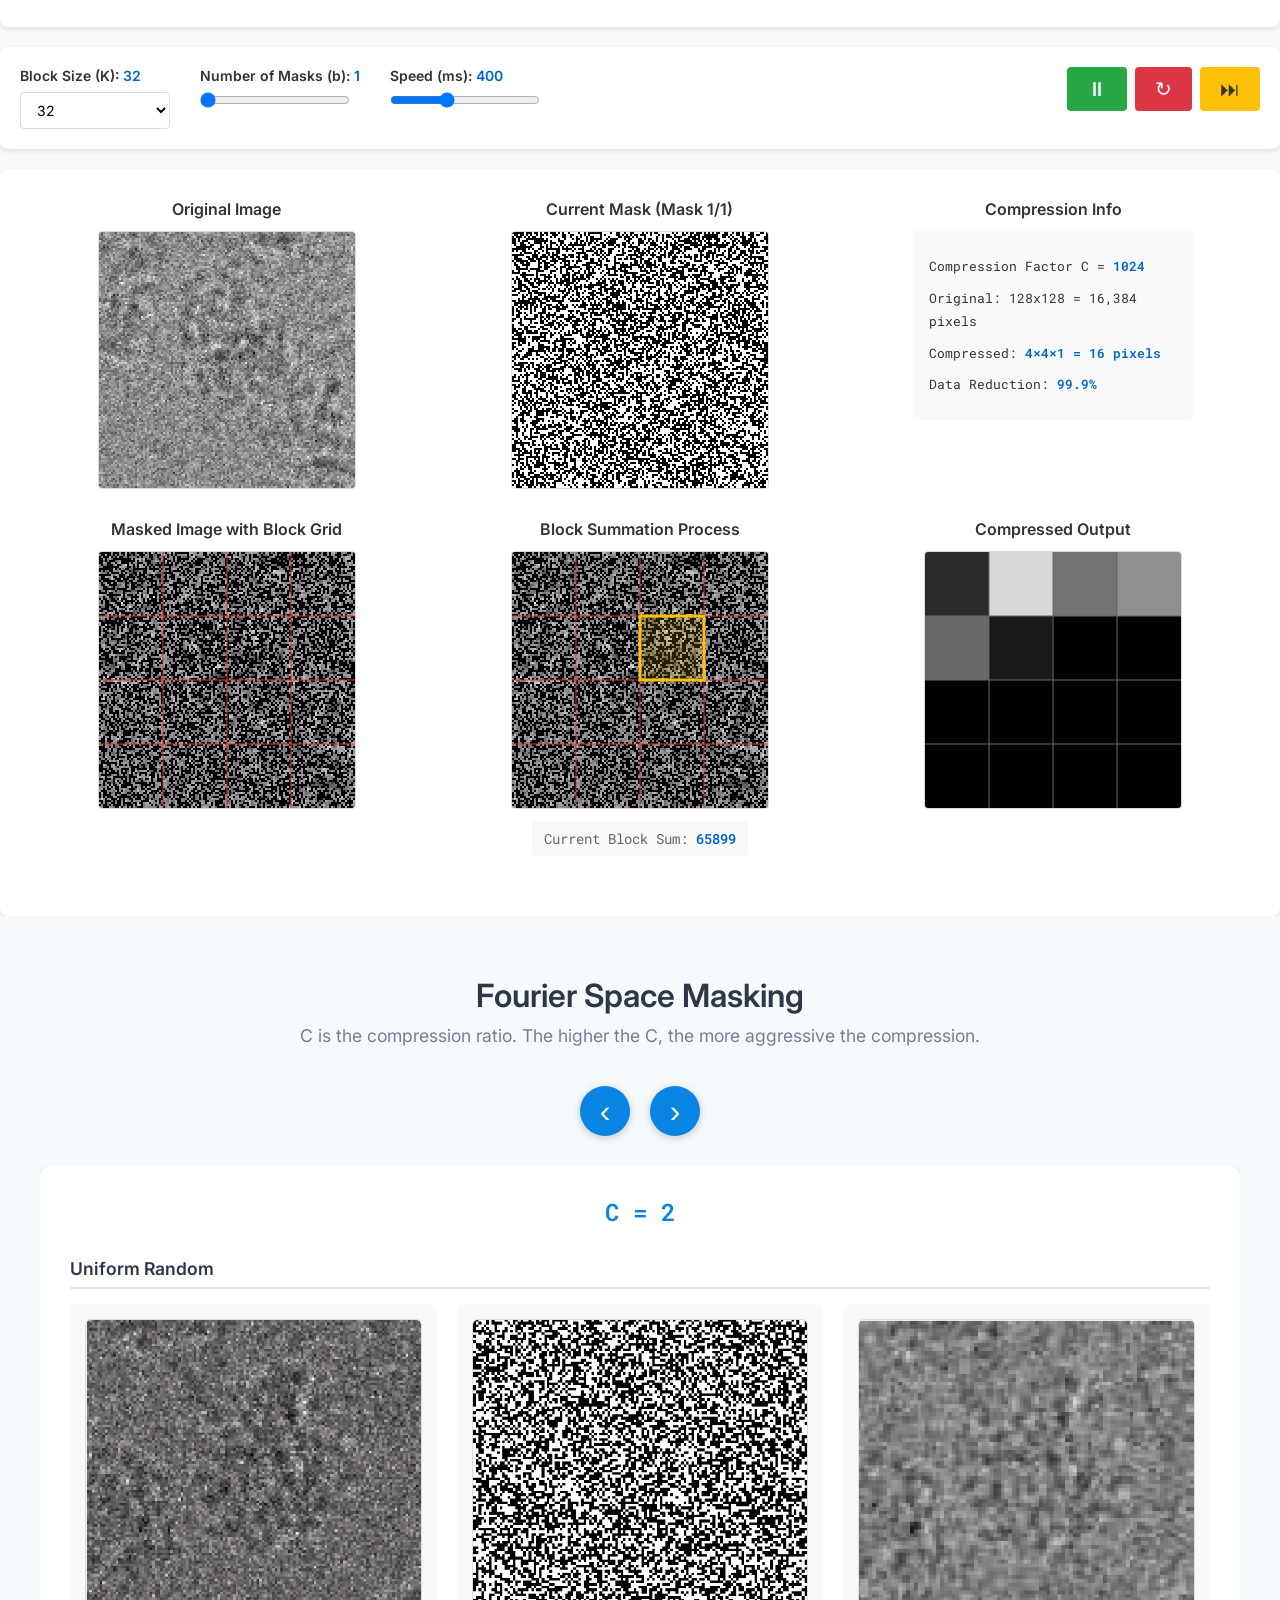
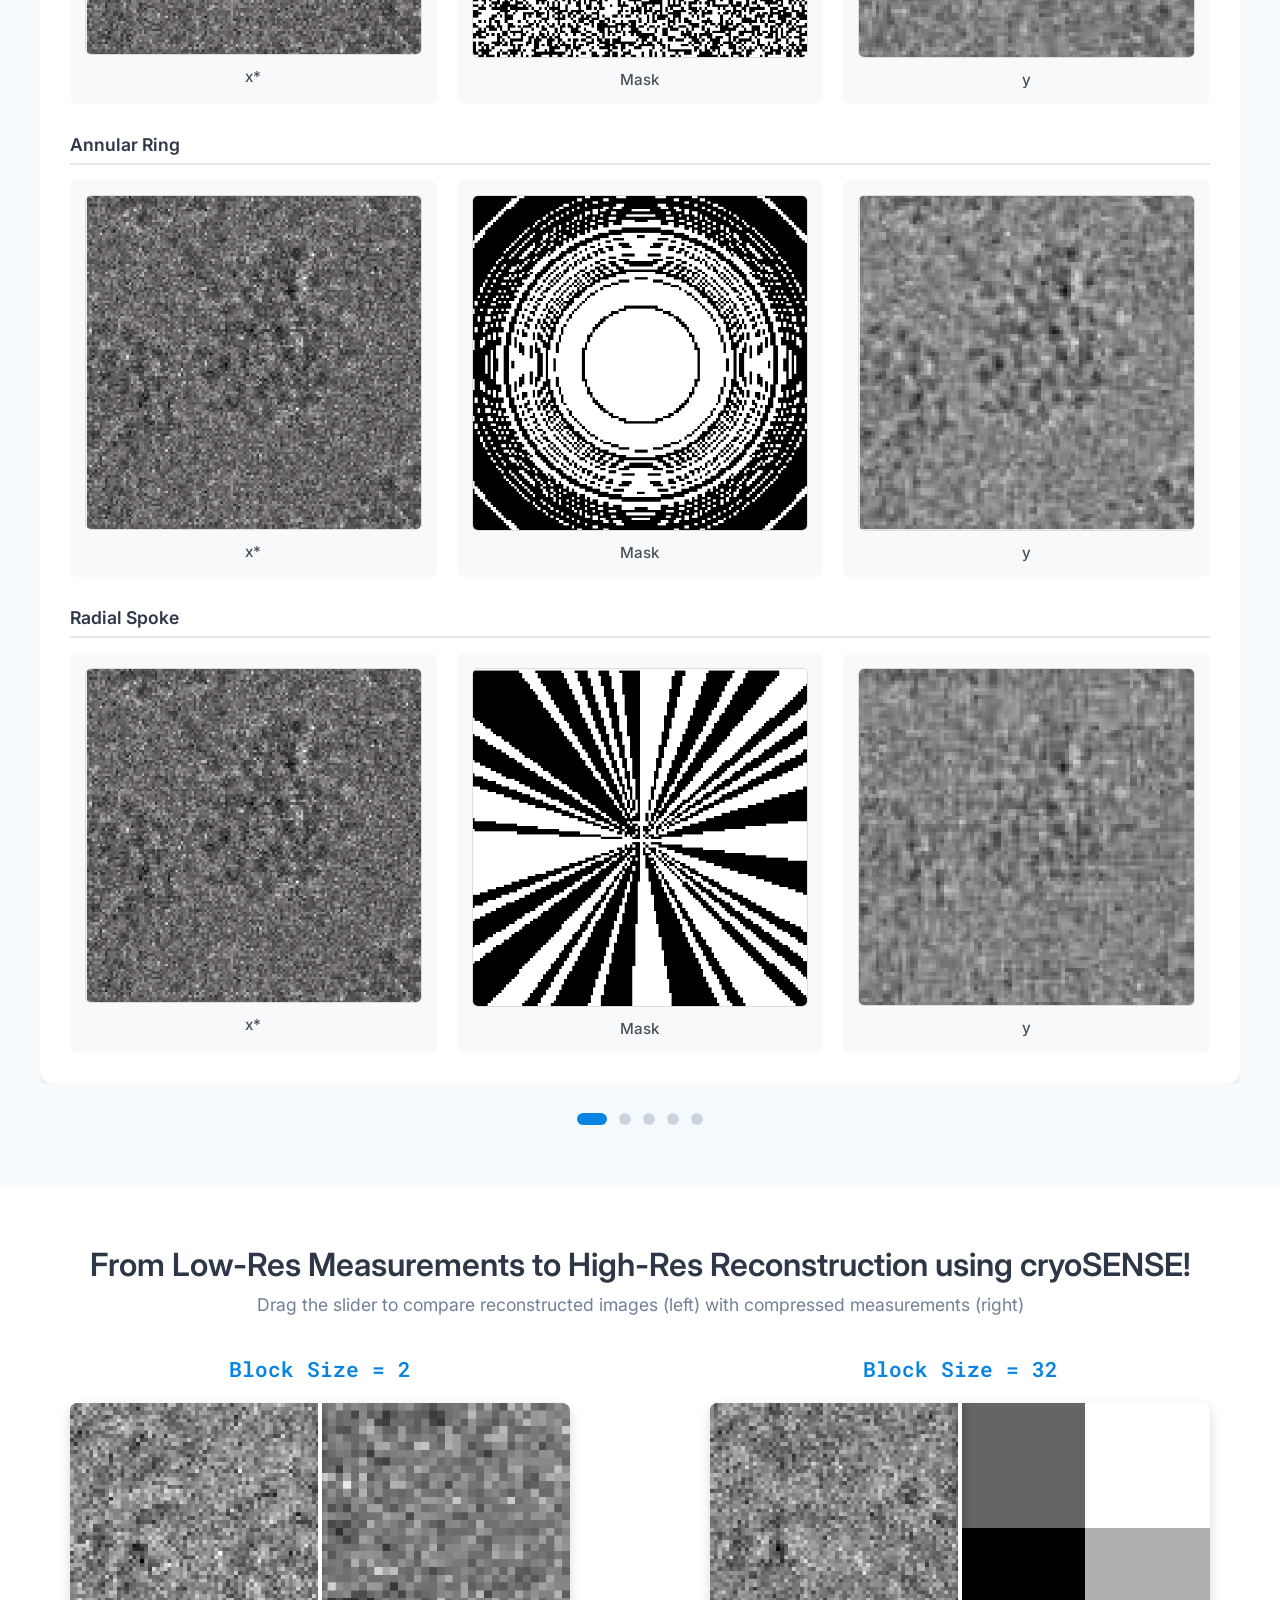
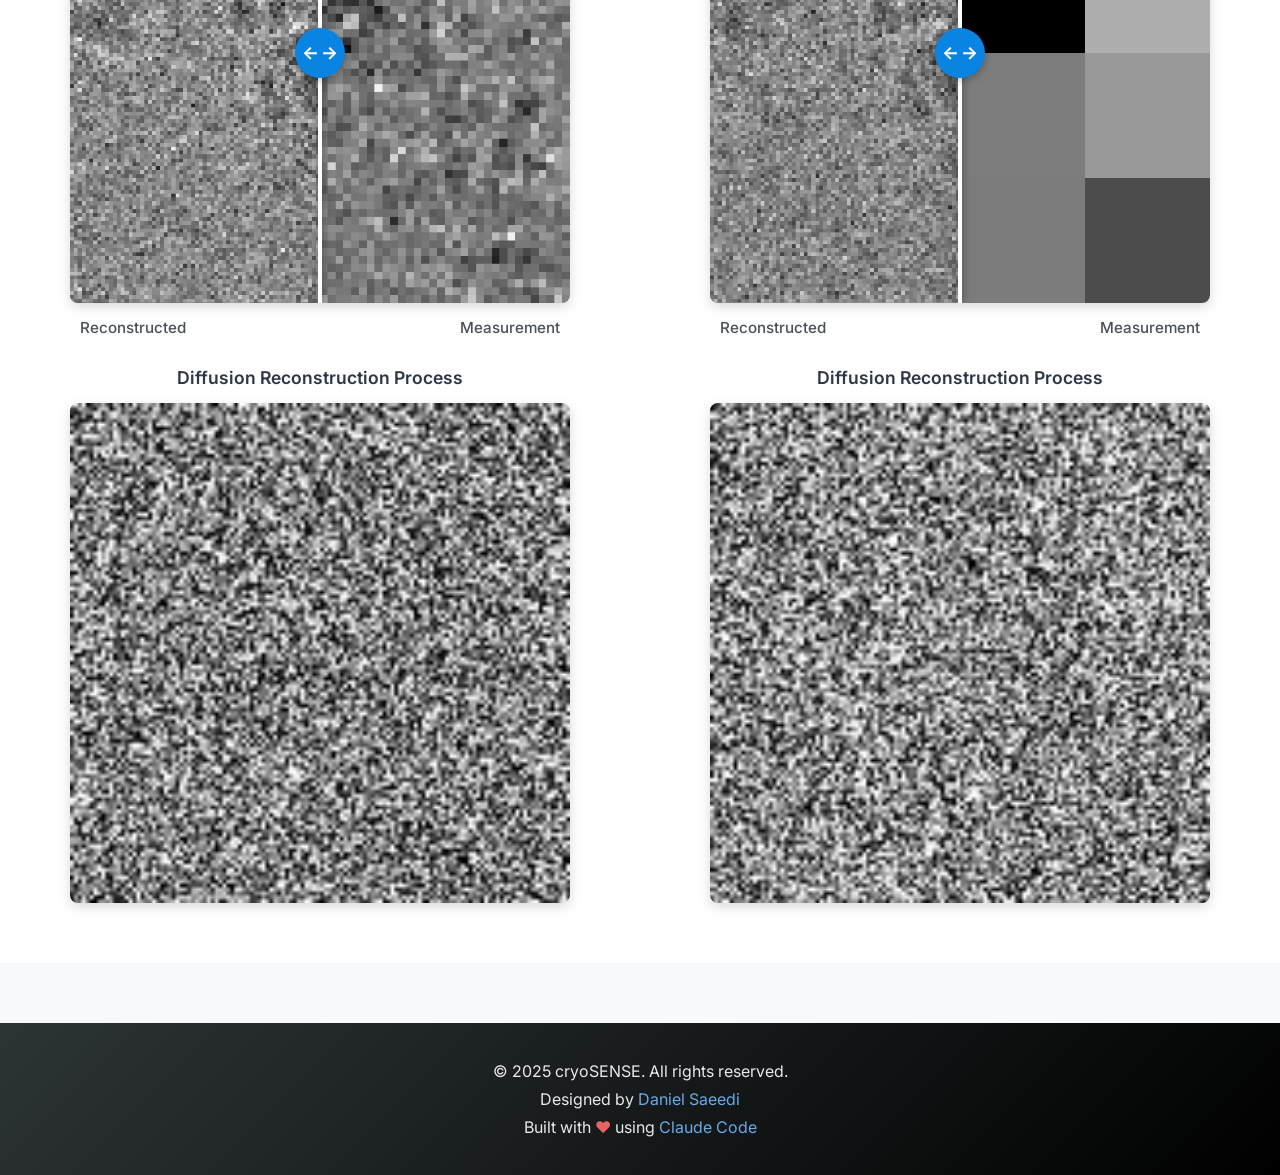
==== commit 5eed5d14: "DDPM recovery" ====
--- a/index.html
+++ b/index.html
@@ -442,7 +442,7 @@
         .gif-comparison-item img,
         .gif-comparison-item video {
             width: 100%;
-            max-width: 400px;
+            max-width: 350px;
             border-radius: 8px;
             box-shadow: 0 4px 15px rgba(0, 0, 0, 0.2);
         }
@@ -881,8 +881,12 @@
                             <video src="assets/empiar_10648_original_rotation.mp4" autoplay loop muted playsinline></video>
                         </div>
                         <div class="gif-comparison-item">
-                            <div class="gif-comparison-label">cryoSENSE Reconstruction</div>
-                            <video src="assets/empiar_10648_cryosense_rotation.mp4" autoplay loop muted playsinline></video>
+                            <div class="gif-comparison-label">cryoSENSE-DCT Recovery</div>
+                            <video src="assets/empiar_10648_dct_rotation.mp4" autoplay loop muted playsinline></video>
+                        </div>
+                        <div class="gif-comparison-item">
+                            <div class="gif-comparison-label">cryoSENSE-DDPM Recovery</div>
+                            <video src="assets/empiar_10648_ddpm_rotation.mp4" autoplay loop muted playsinline></video>
                         </div>
                     </div>
 
@@ -896,8 +900,12 @@
                             <video src="assets/empiar_10648_original_atomic_structure_rotation.mp4" autoplay loop muted playsinline></video>
                         </div>
                         <div class="gif-comparison-item">
-                            <div class="gif-comparison-label">cryoSENSE Reconstruction</div>
-                            <video src="assets/empiar_10648_cryosense_atomic_structure_rotation.mp4" autoplay loop muted playsinline></video>
+                            <div class="gif-comparison-label">cryoSENSE-DCT Recovery</div>
+                            <video src="assets/empiar_10648_dct_atomic_structure_rotation.mp4" autoplay loop muted playsinline></video>
+                        </div>
+                        <div class="gif-comparison-item">
+                            <div class="gif-comparison-label">cryoSENSE-DDPM Recovery</div>
+                            <video src="assets/empiar_10648_ddpm_atomic_structure_rotation.mp4" autoplay loop muted playsinline></video>
                         </div>
                     </div>
                 </div>
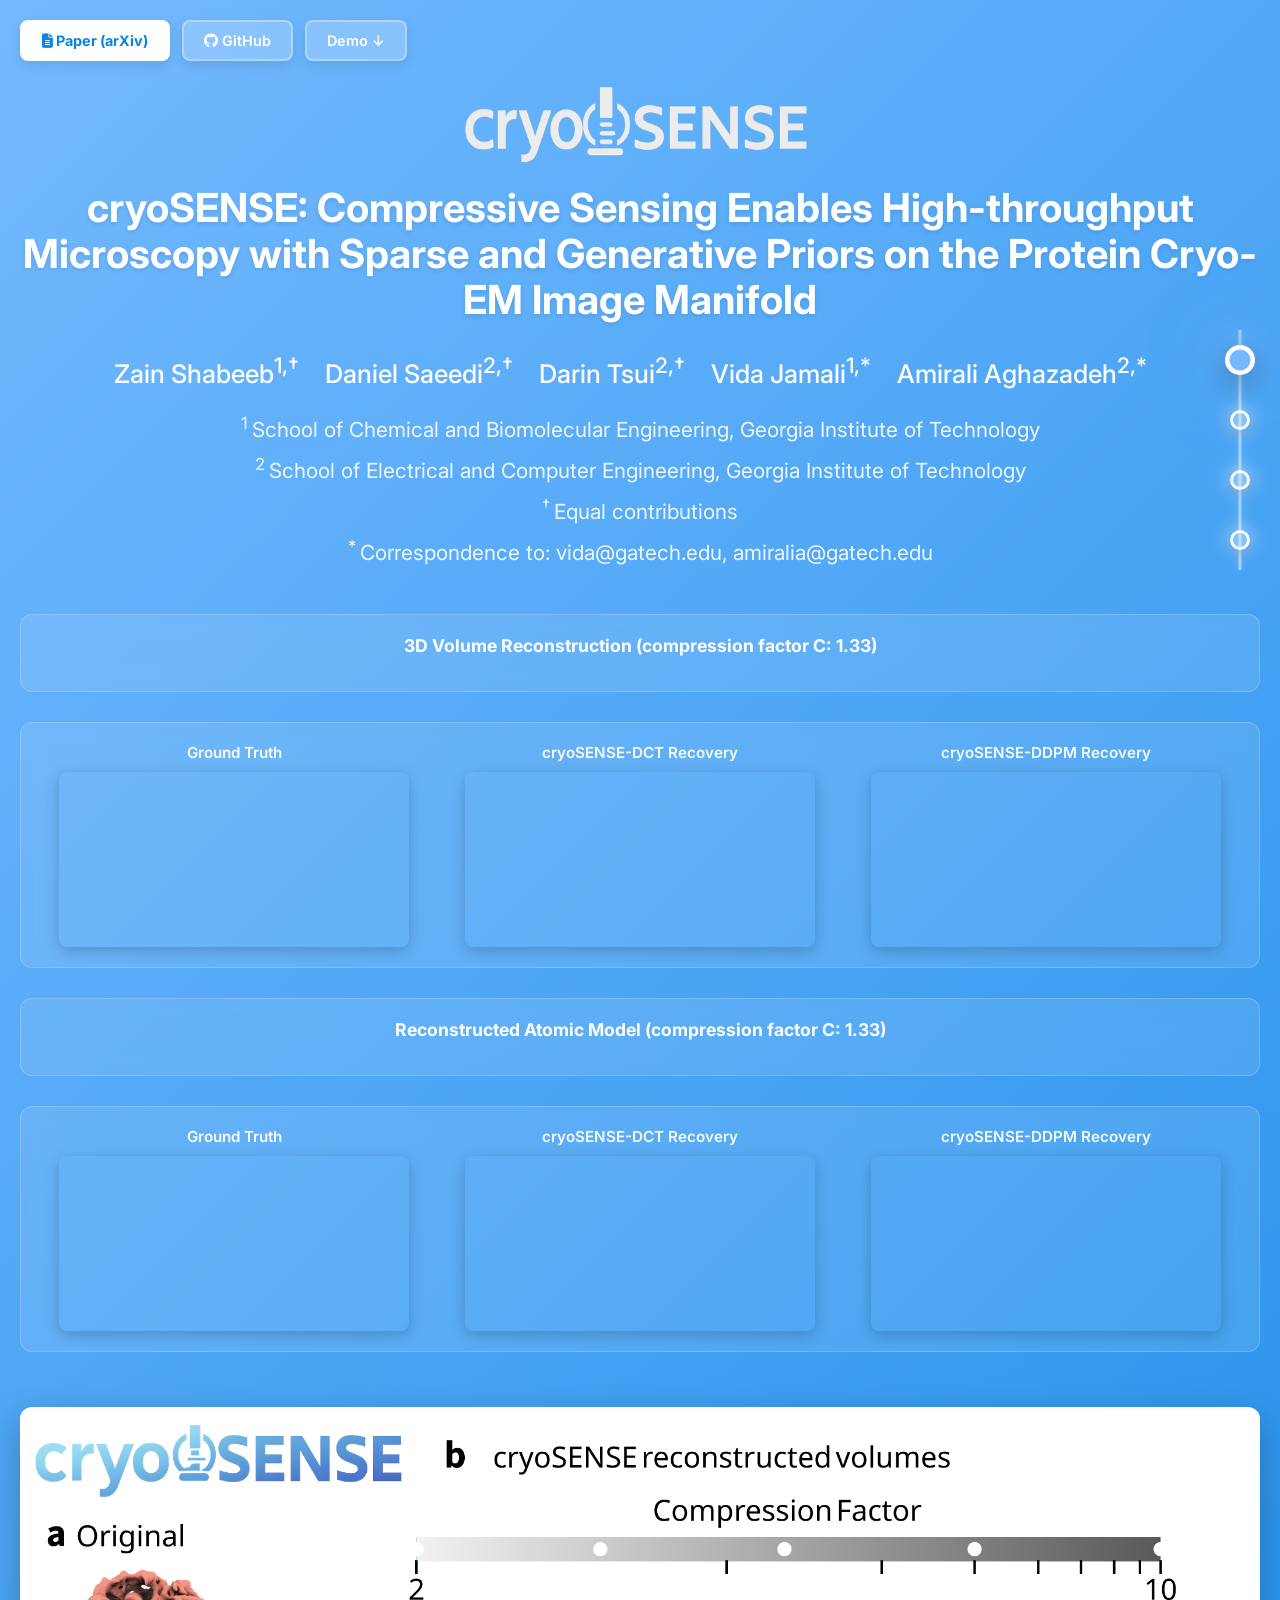
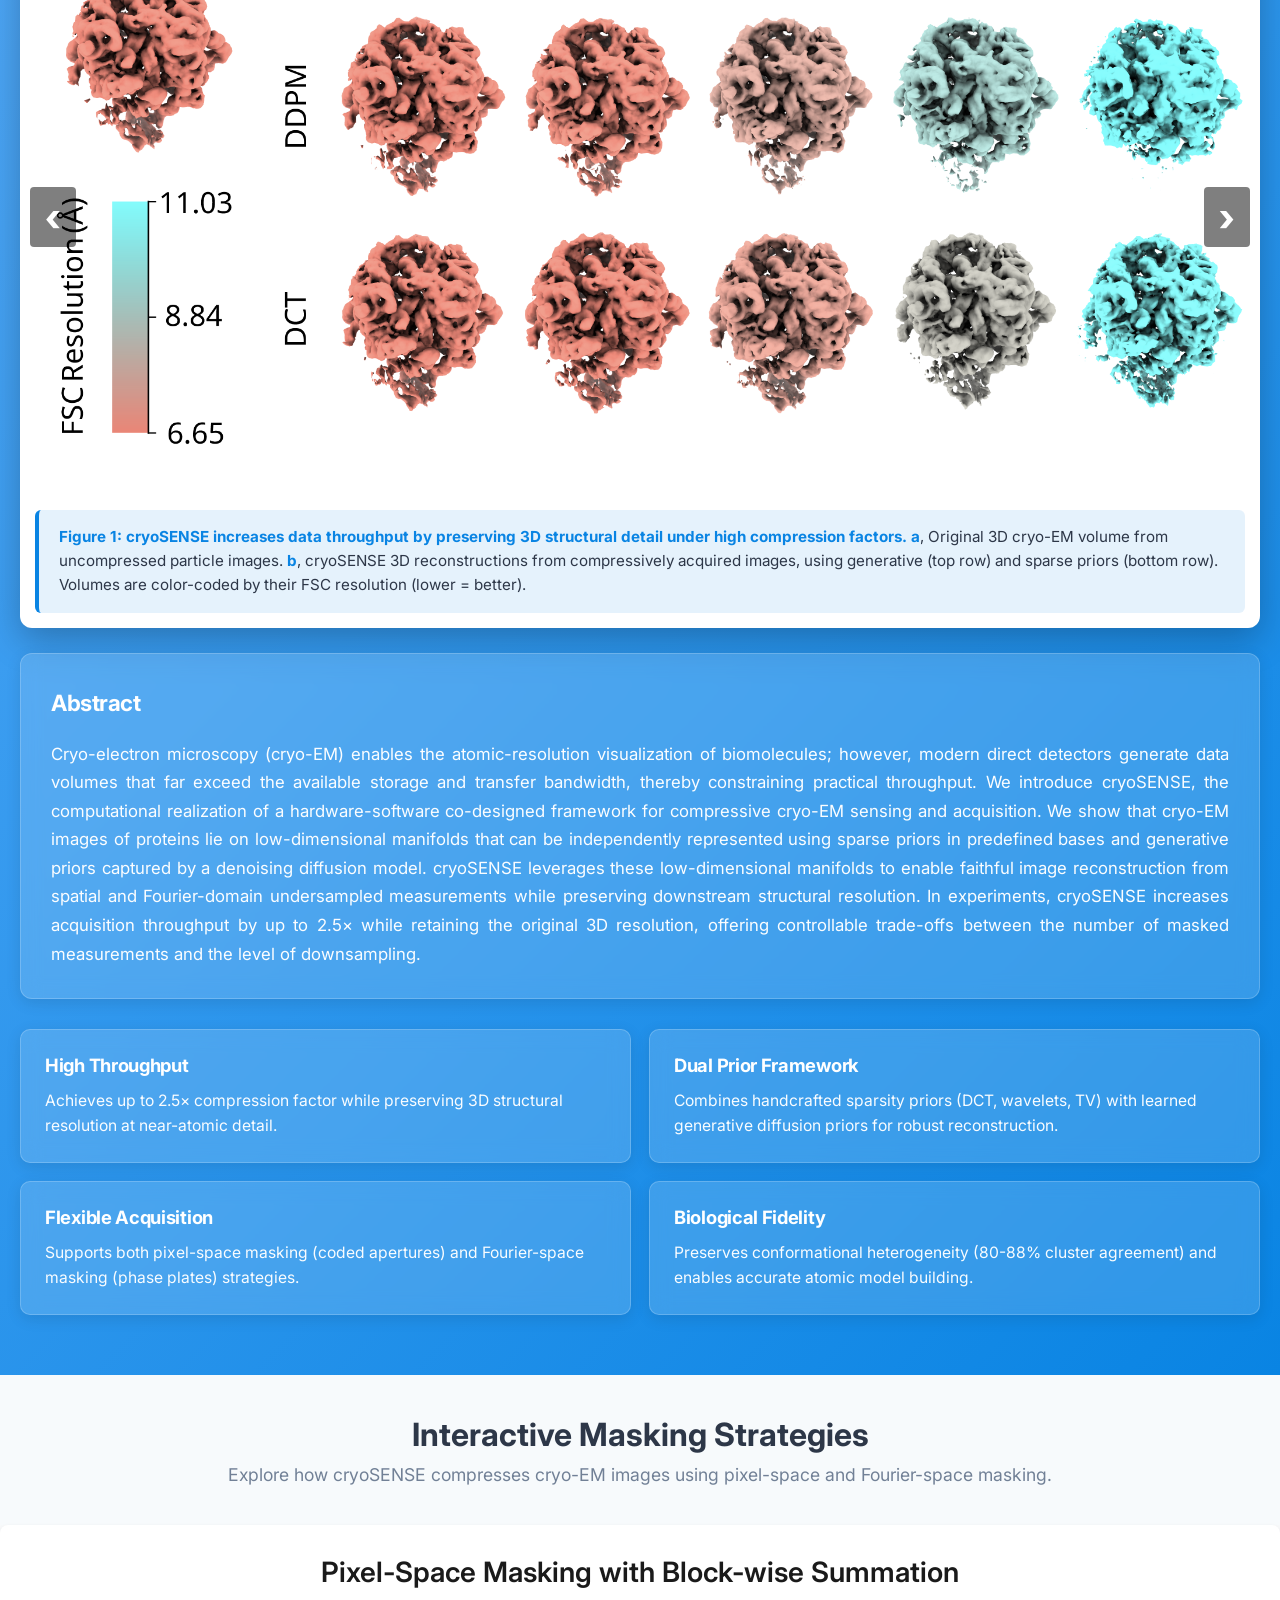
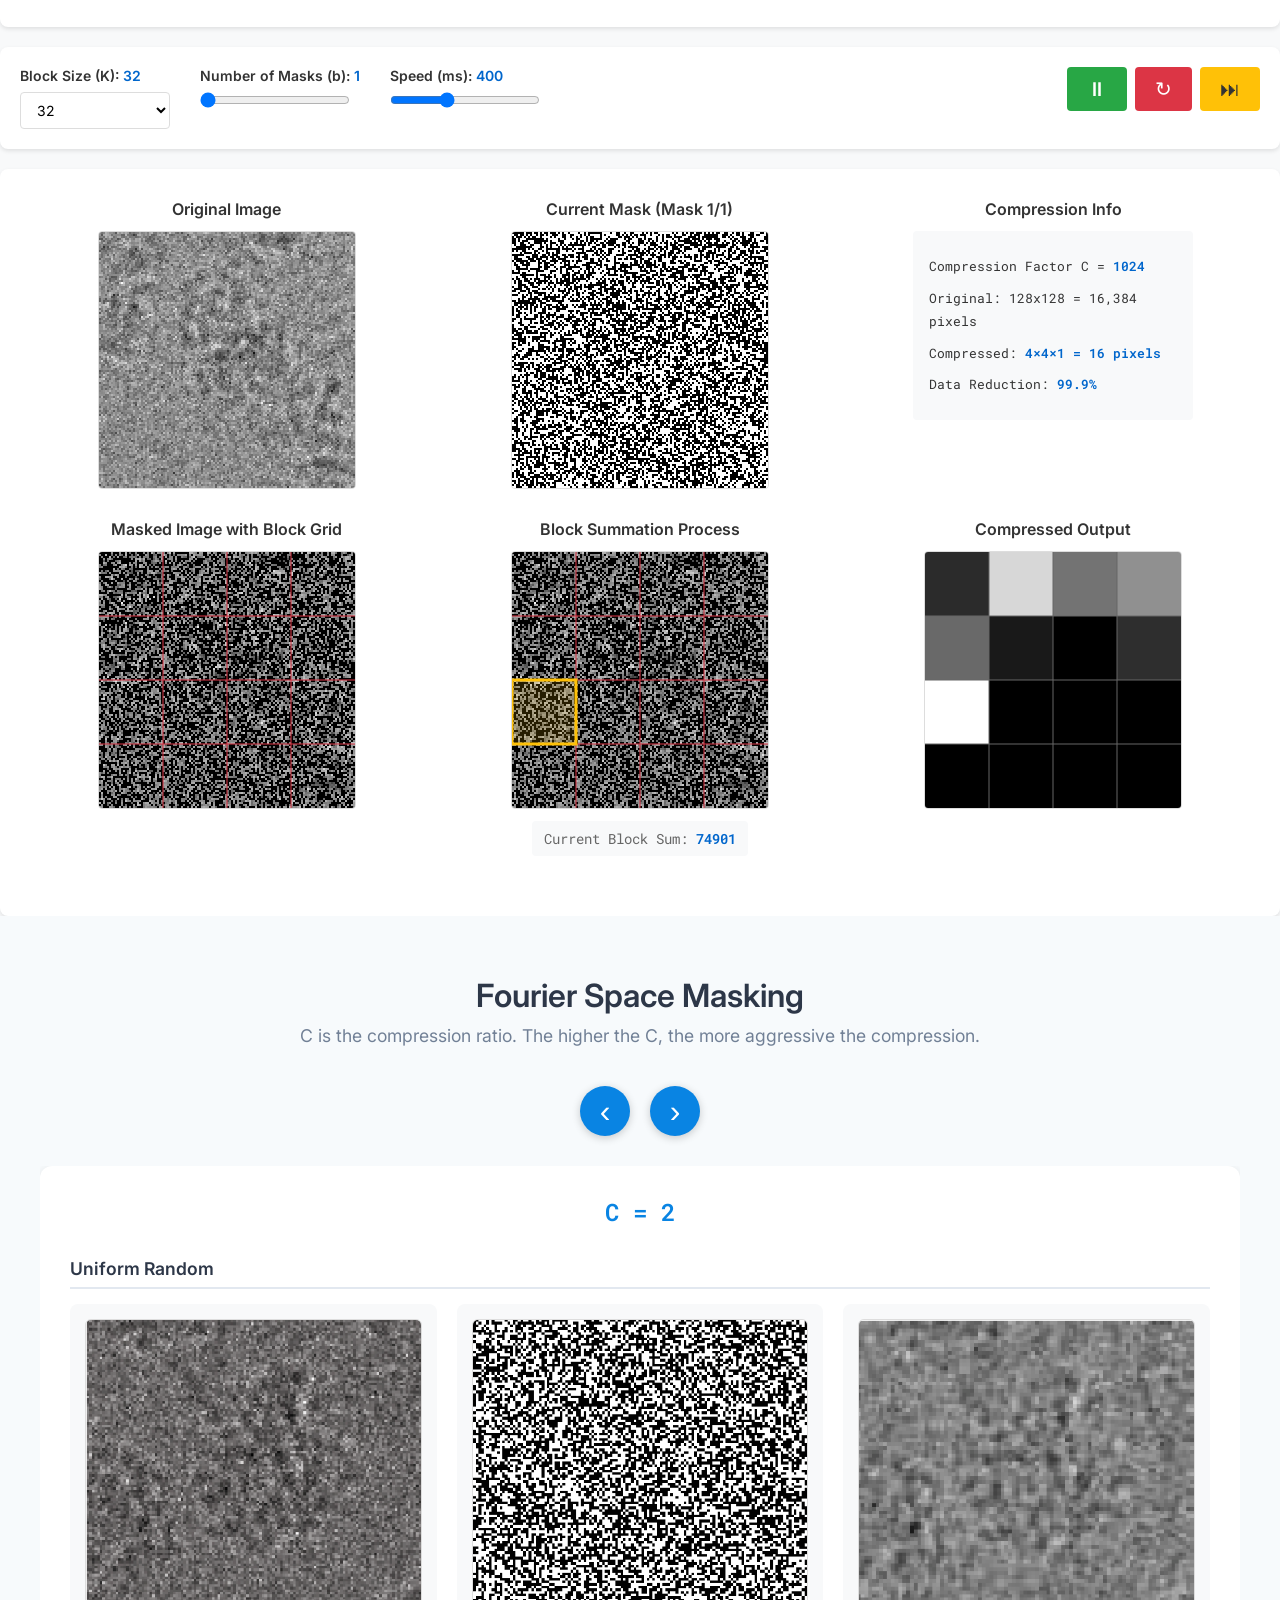
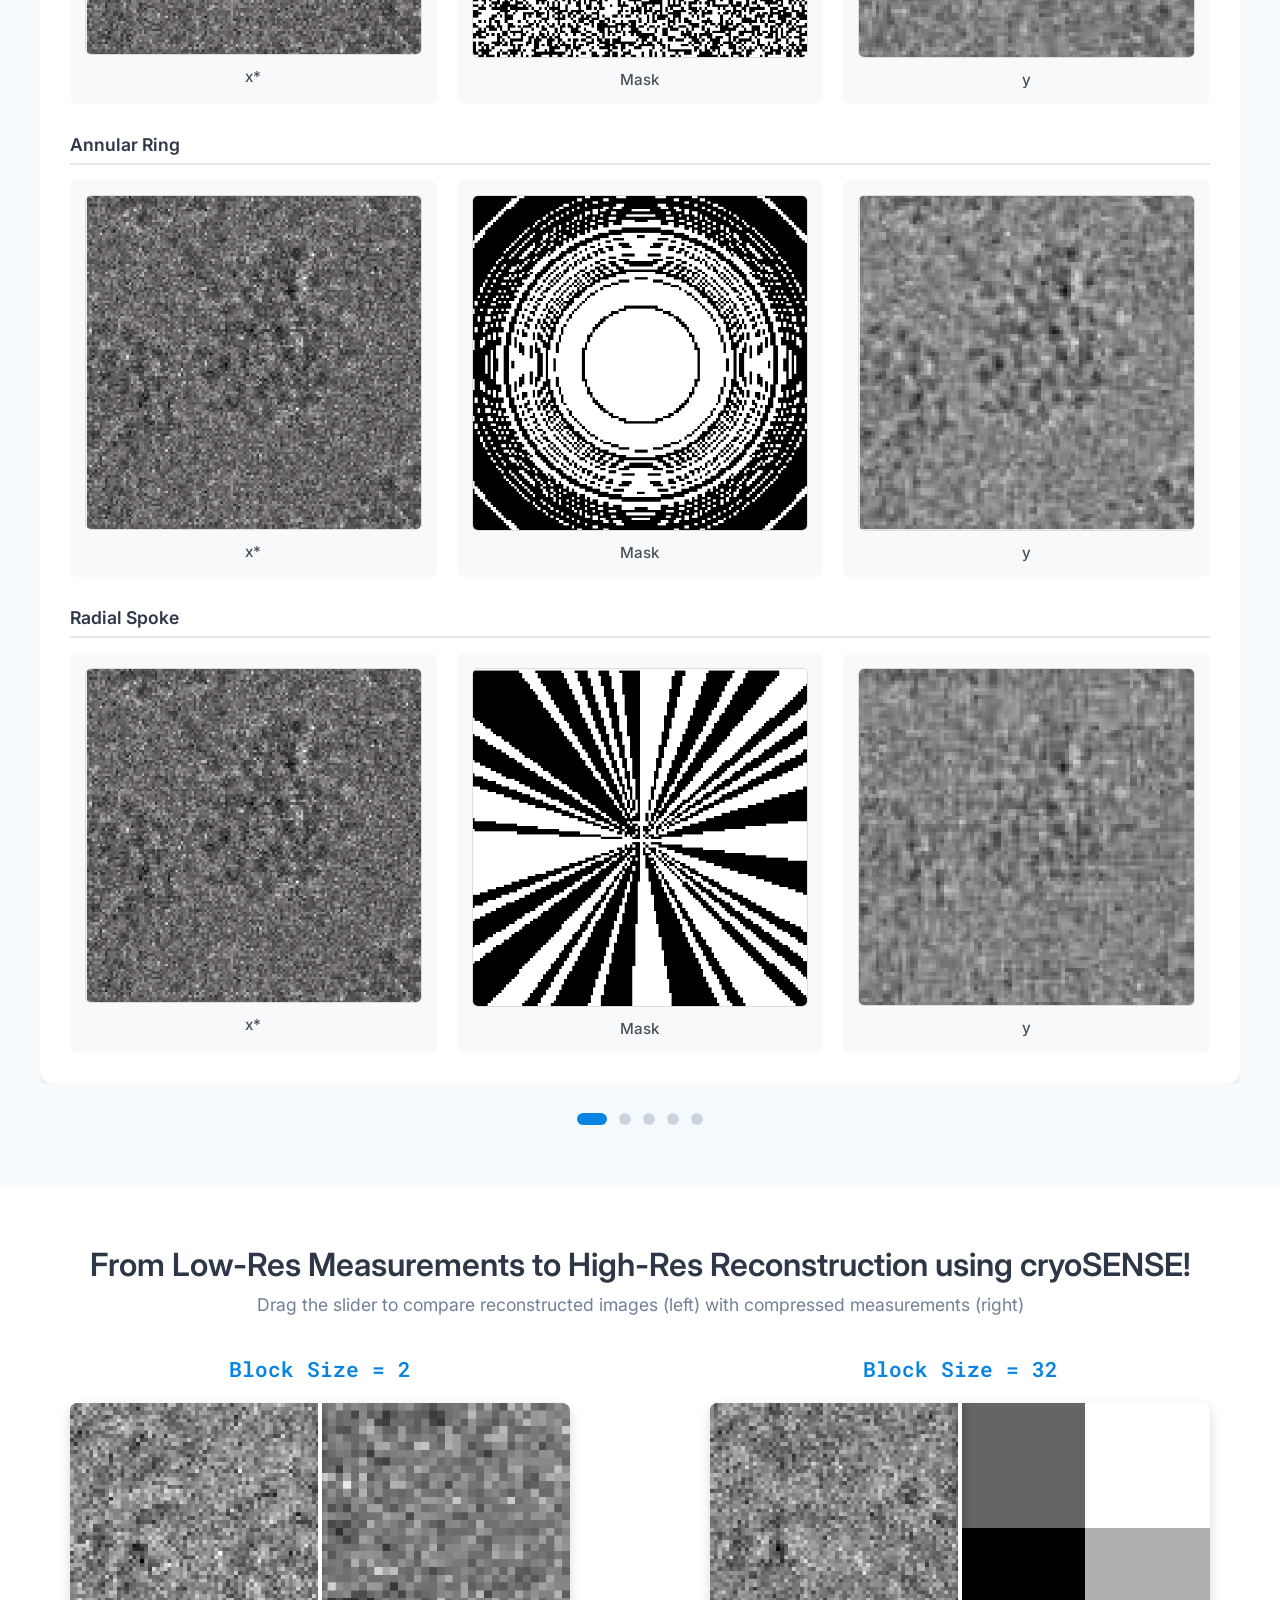
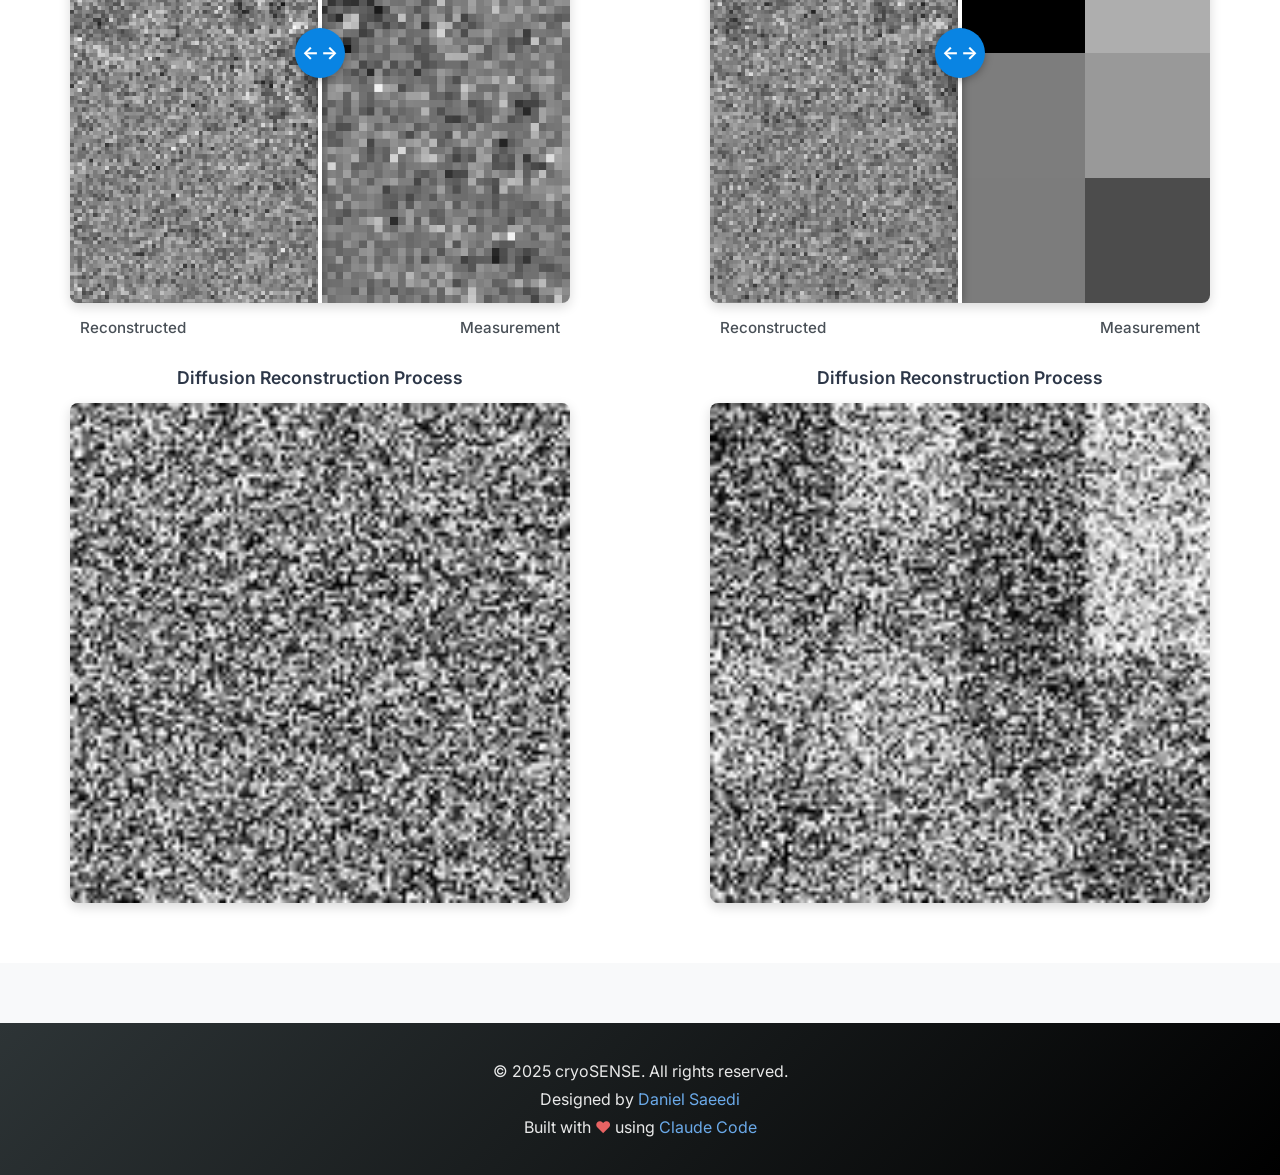
==== commit bb3d4fd9: "github code" ====
--- a/index.html
+++ b/index.html
@@ -8,6 +8,7 @@
     <link rel="preconnect" href="https://fonts.googleapis.com">
     <link rel="preconnect" href="https://fonts.gstatic.com" crossorigin>
     <link href="https://fonts.googleapis.com/css2?family=Inter:wght@400;500;600&family=Roboto+Mono&display=swap" rel="stylesheet">
+    <link rel="stylesheet" href="https://cdnjs.cloudflare.com/ajax/libs/font-awesome/6.5.1/css/all.min.css">
     <style>
         /* Landing Page Styles */
         html {
@@ -815,8 +816,8 @@
 <body>
     <!-- Top Navigation Links -->
     <div class="top-nav-links">
-        <a href="#" class="btn btn-primary" target="_blank">Paper (arXiv)</a>
-        <a href="https://github.com/cryosense" class="btn" target="_blank">GitHub</a>
+        <a href="#" class="btn btn-primary" target="_blank"><i class="fa-solid fa-file-lines"></i> Paper (arXiv)</a>
+        <a href="https://github.com/amirgroup-codes/cryoSENSE" class="btn" target="_blank"><i class="fa-brands fa-github"></i> GitHub</a>
         <a href="#interactive-demo" class="btn">Demo ↓</a>
     </div>
 
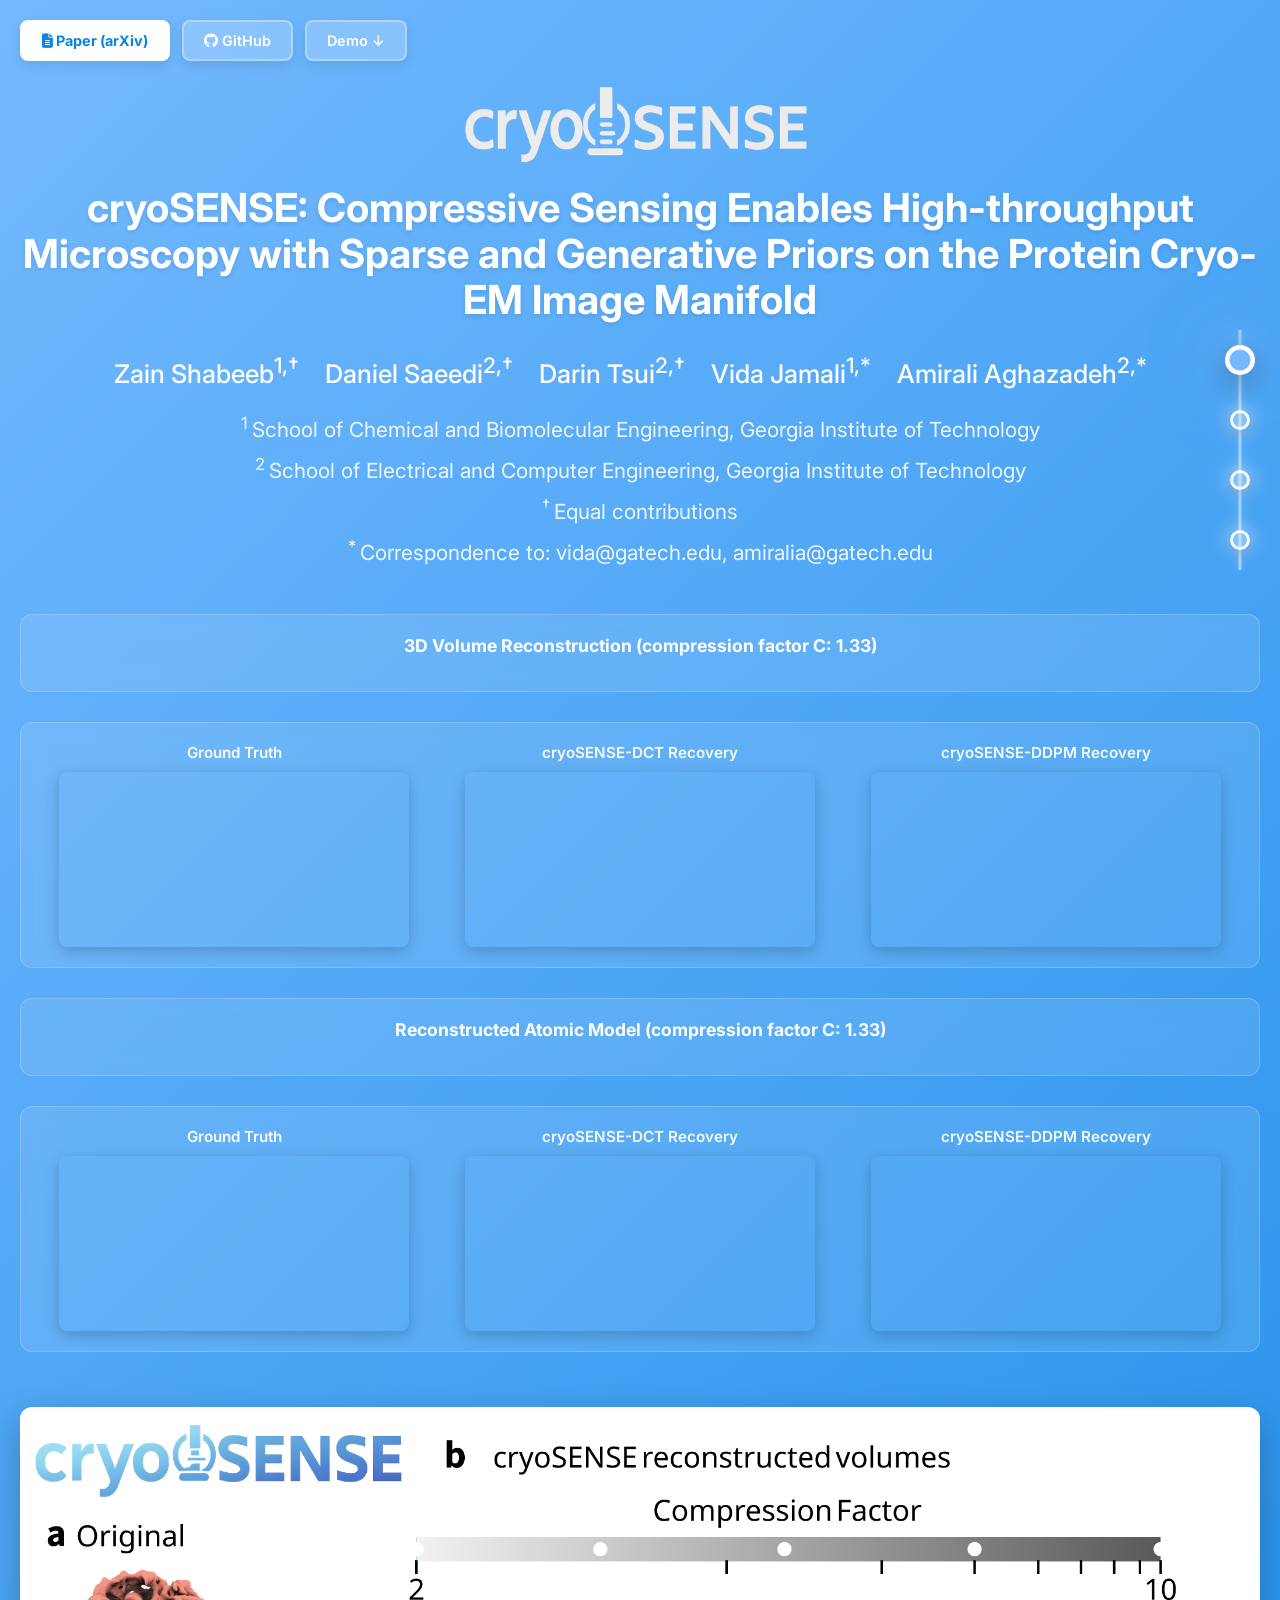
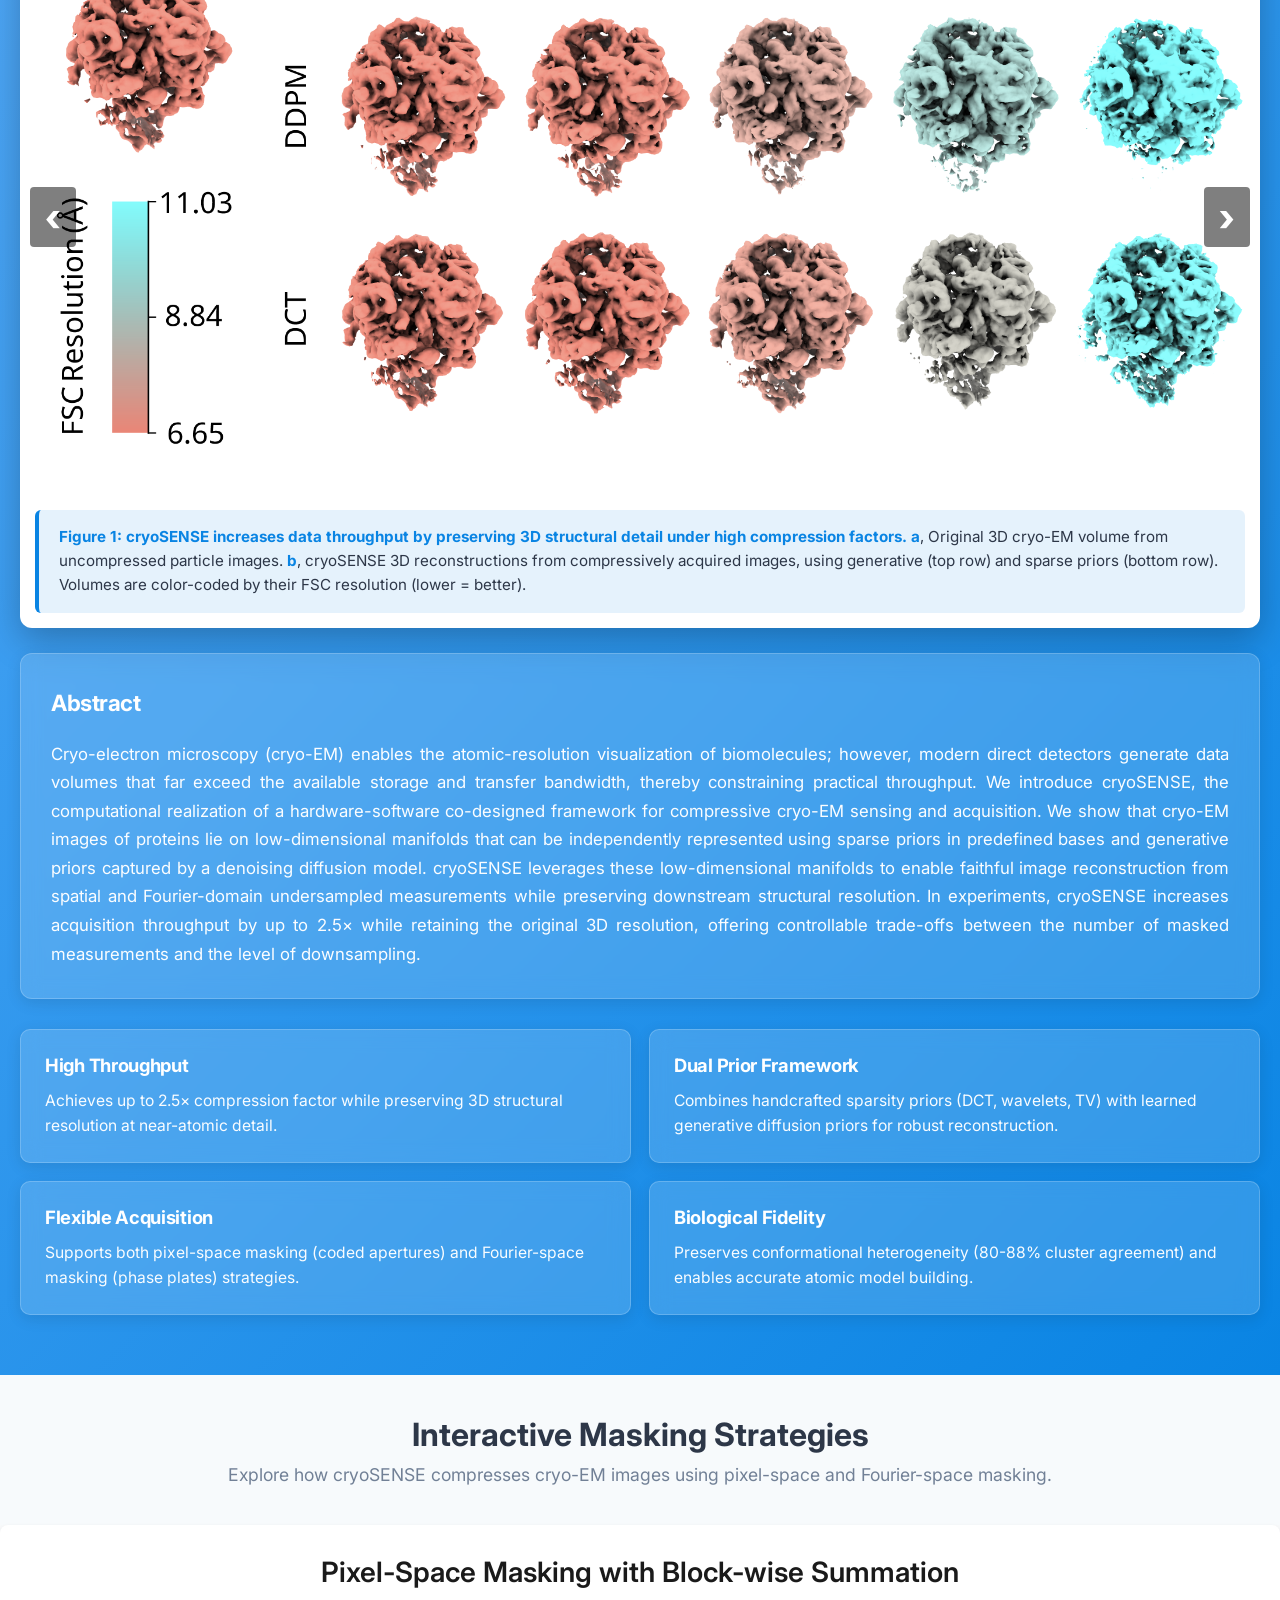
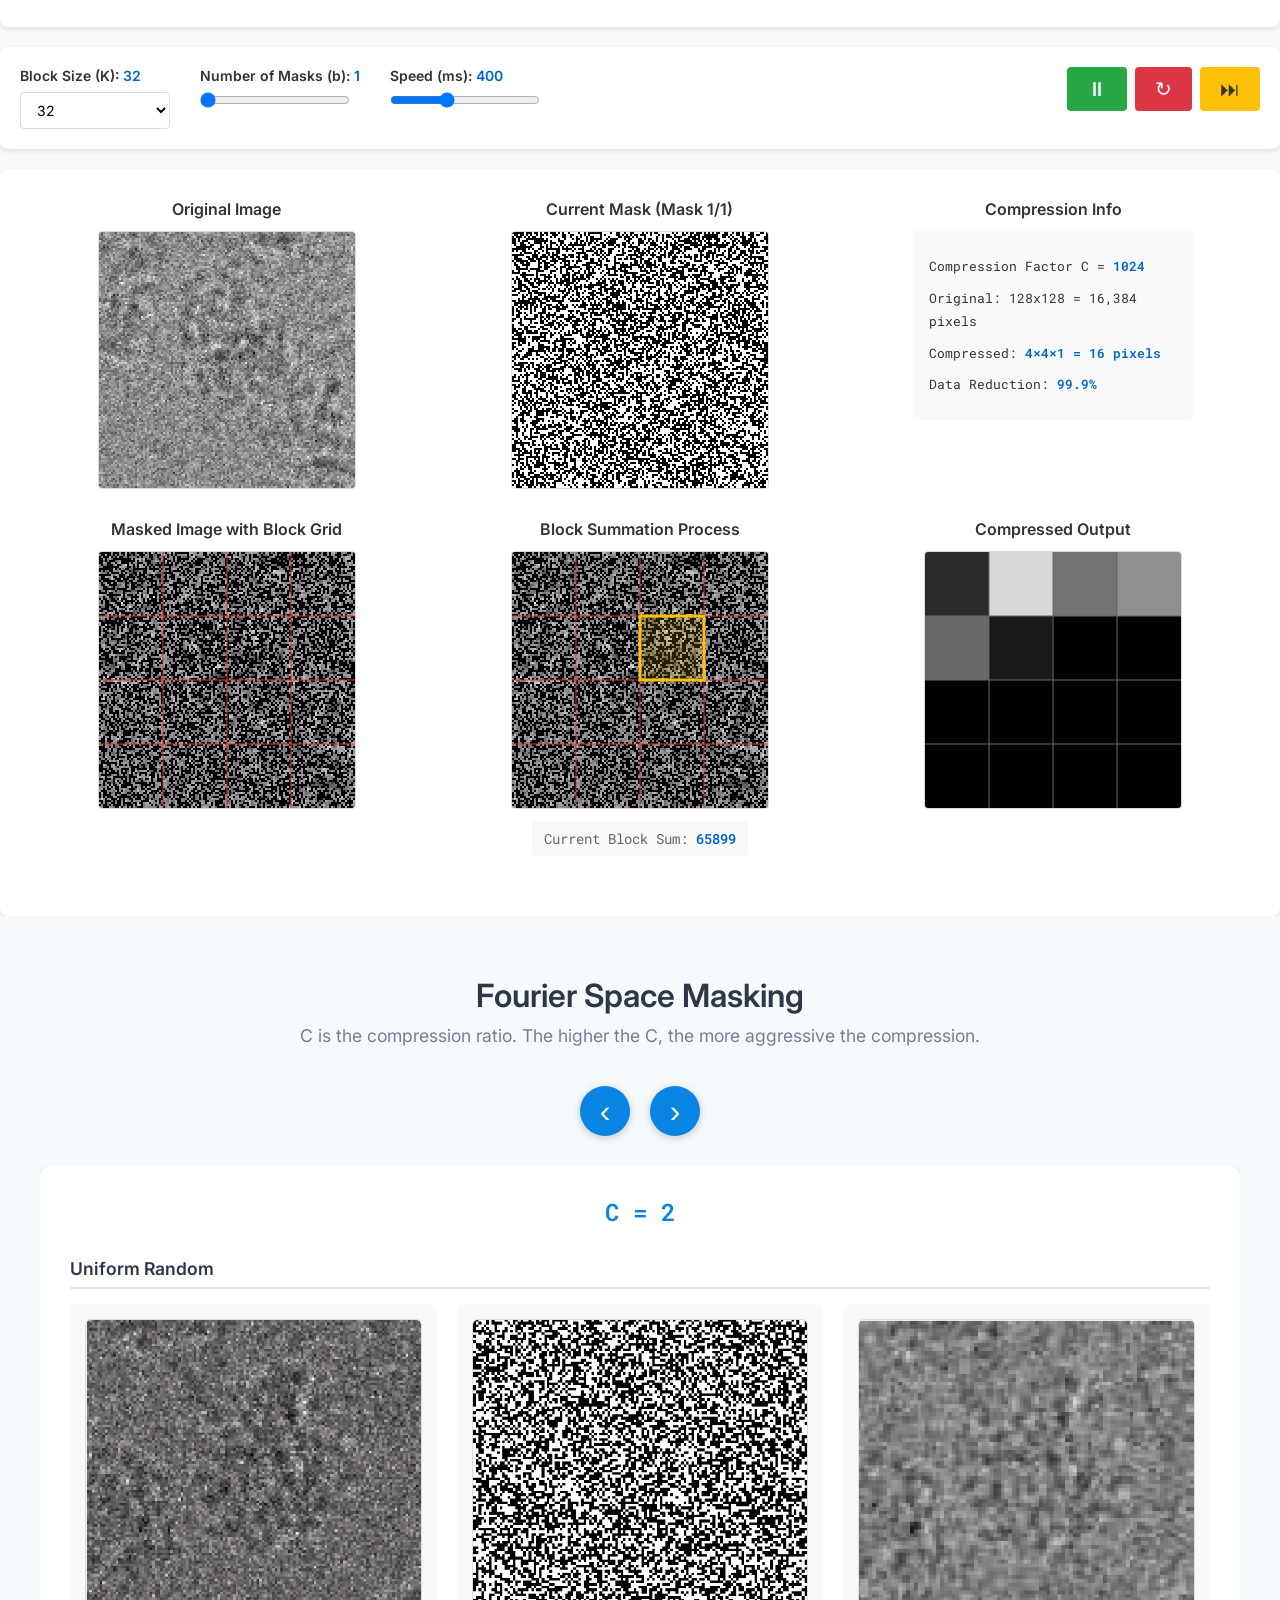
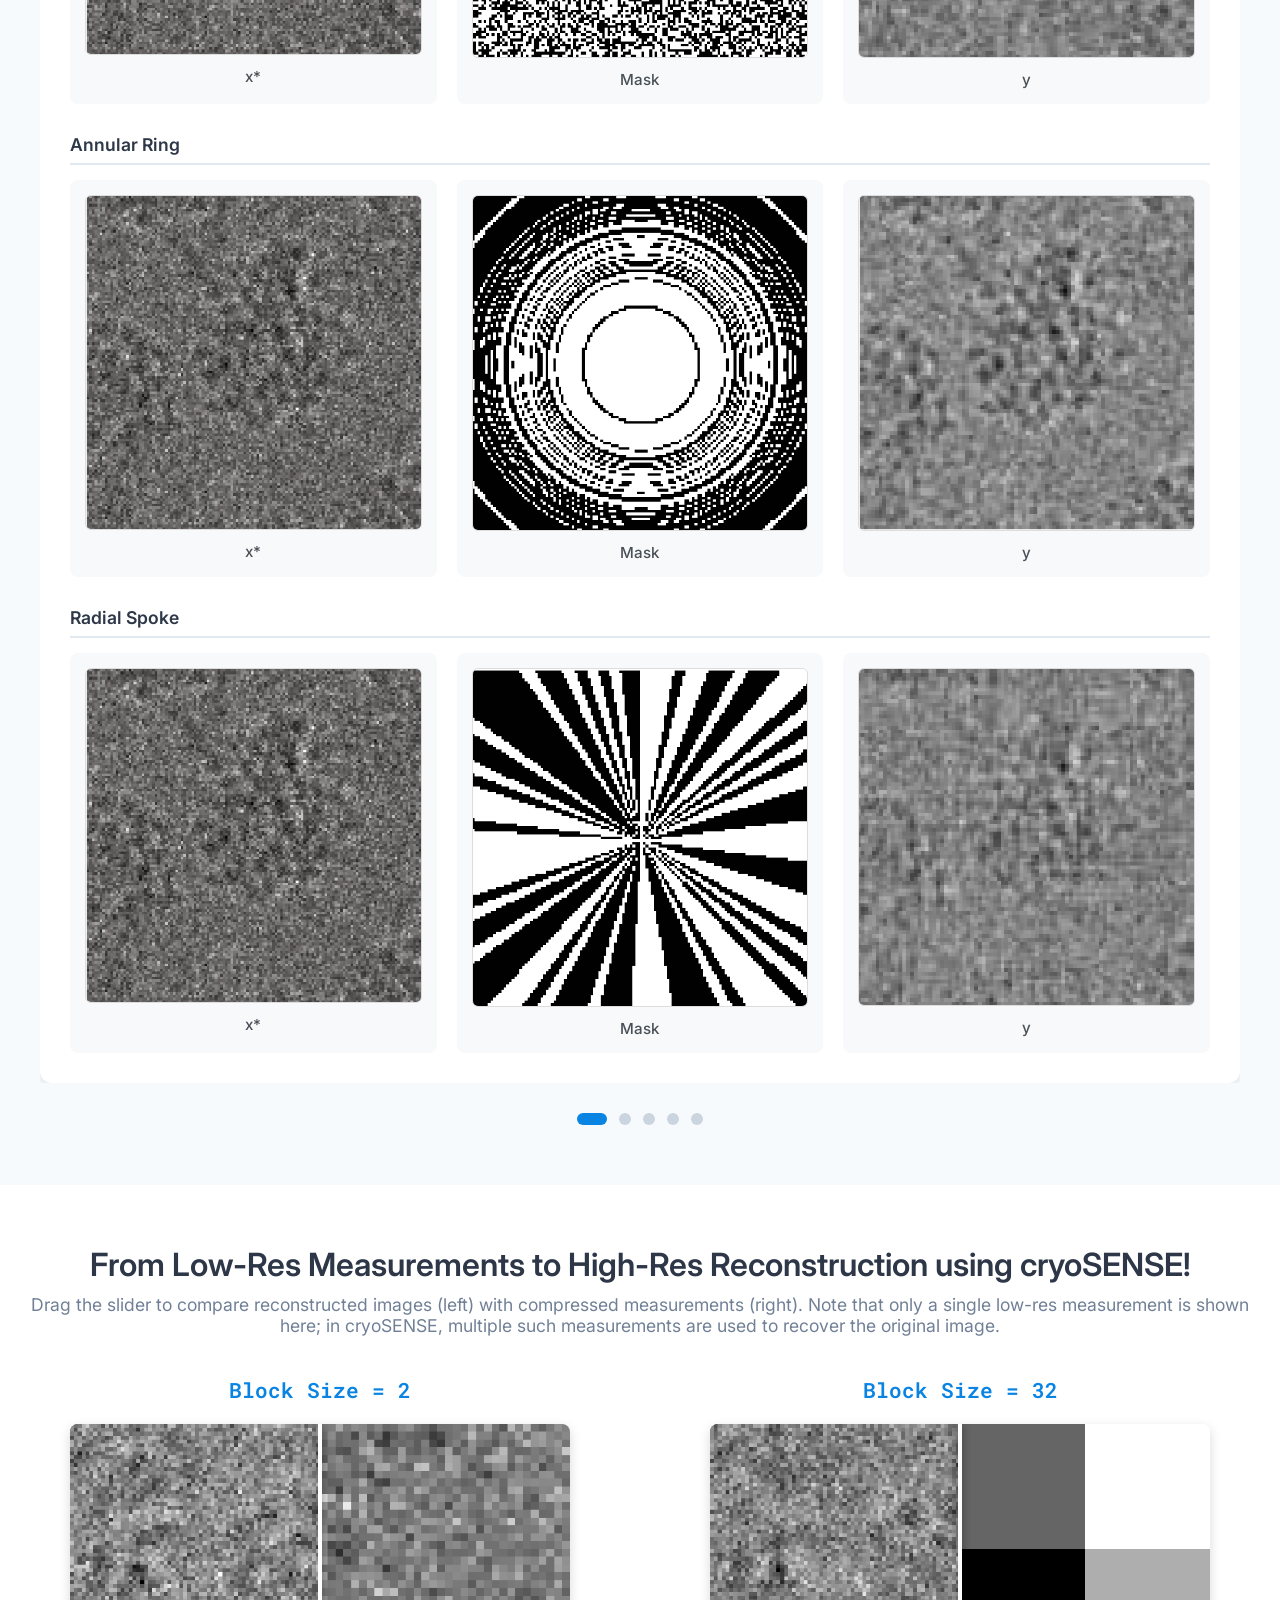
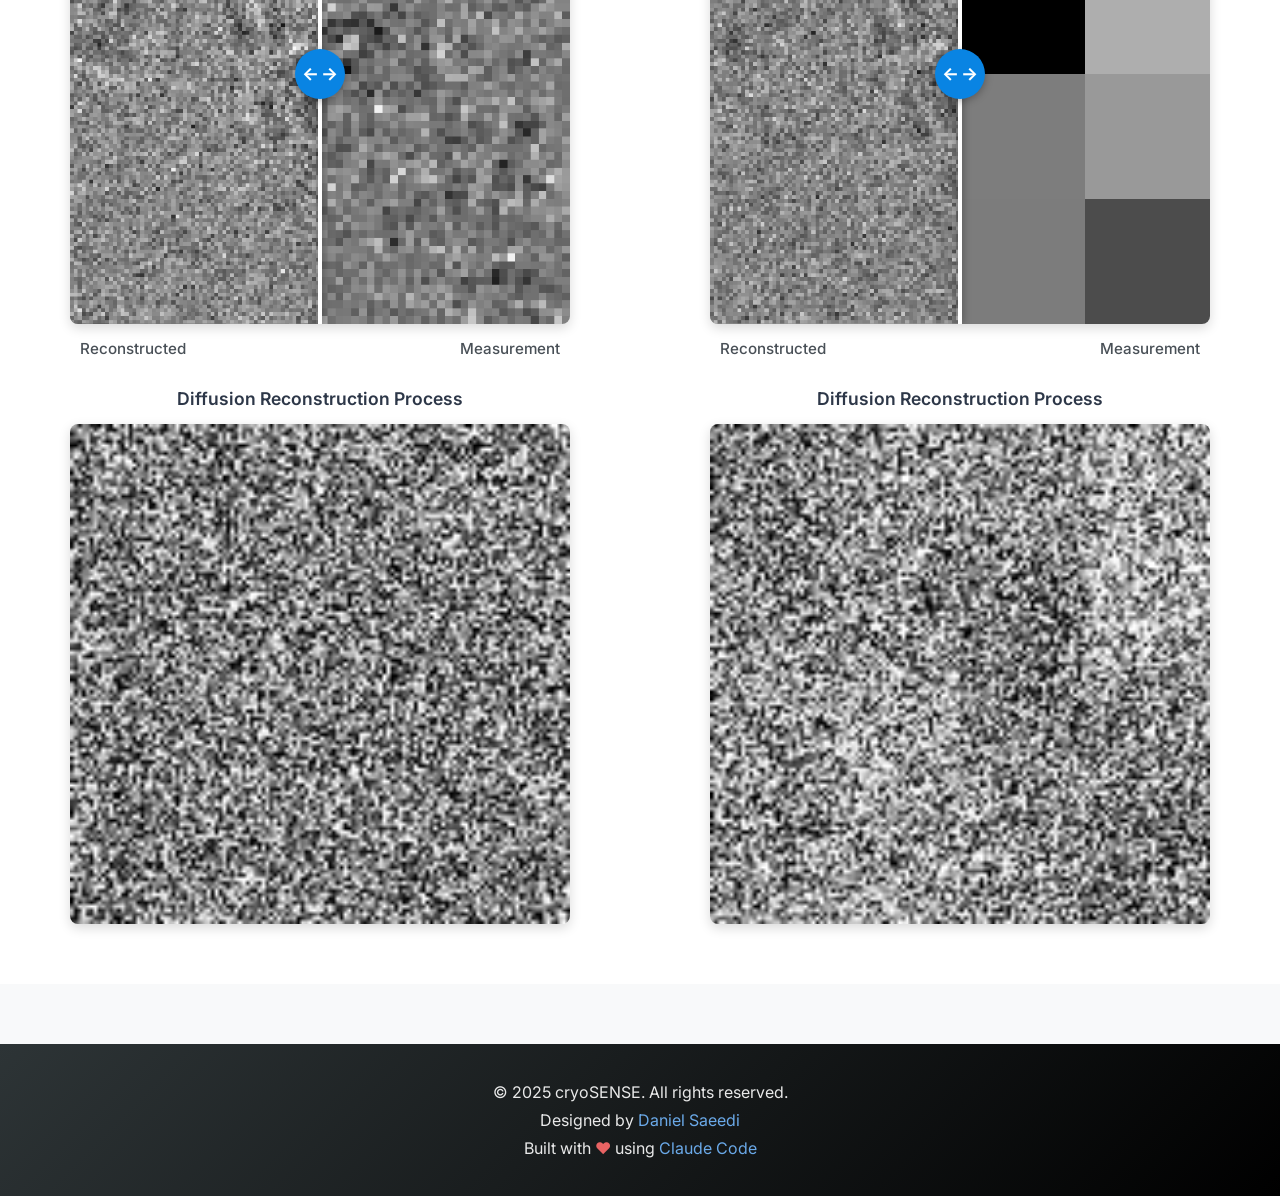
==== commit 9dd500e9: "some clarification" ====
--- a/index.html
+++ b/index.html
@@ -1416,7 +1416,7 @@
     <!-- Measurements vs Reconstruction Section -->
     <div id="measurements-recon-section">
         <h2>From Low-Res Measurements to High-Res Reconstruction using cryoSENSE!</h2>
-        <p class="section-subtitle">Drag the slider to compare reconstructed images (left) with compressed measurements (right)</p>
+        <p class="section-subtitle">Drag the slider to compare reconstructed images (left) with compressed measurements (right). Note that only a single low-res measurement is shown here; in cryoSENSE, multiple such measurements are used to recover the original image.</p>
 
         <div class="comparison-container">
             <!-- Block Size 2 Comparison -->
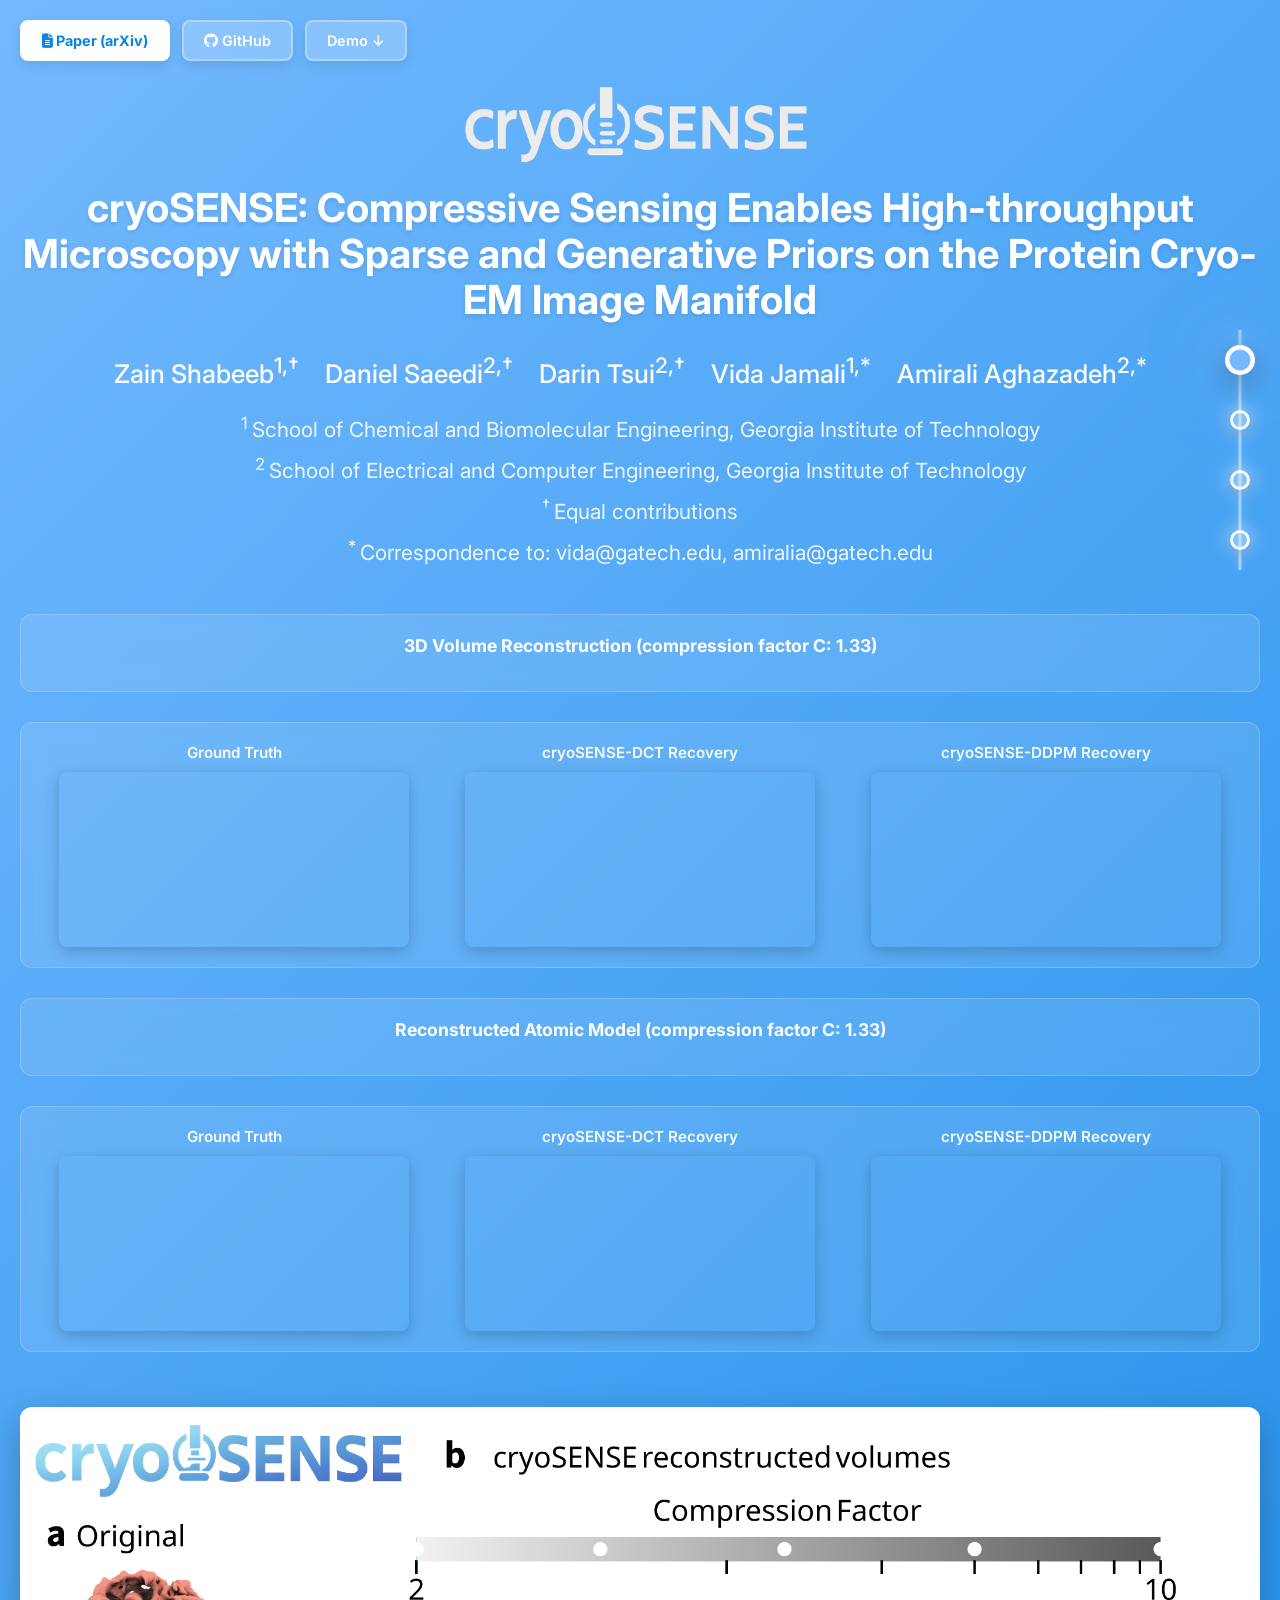
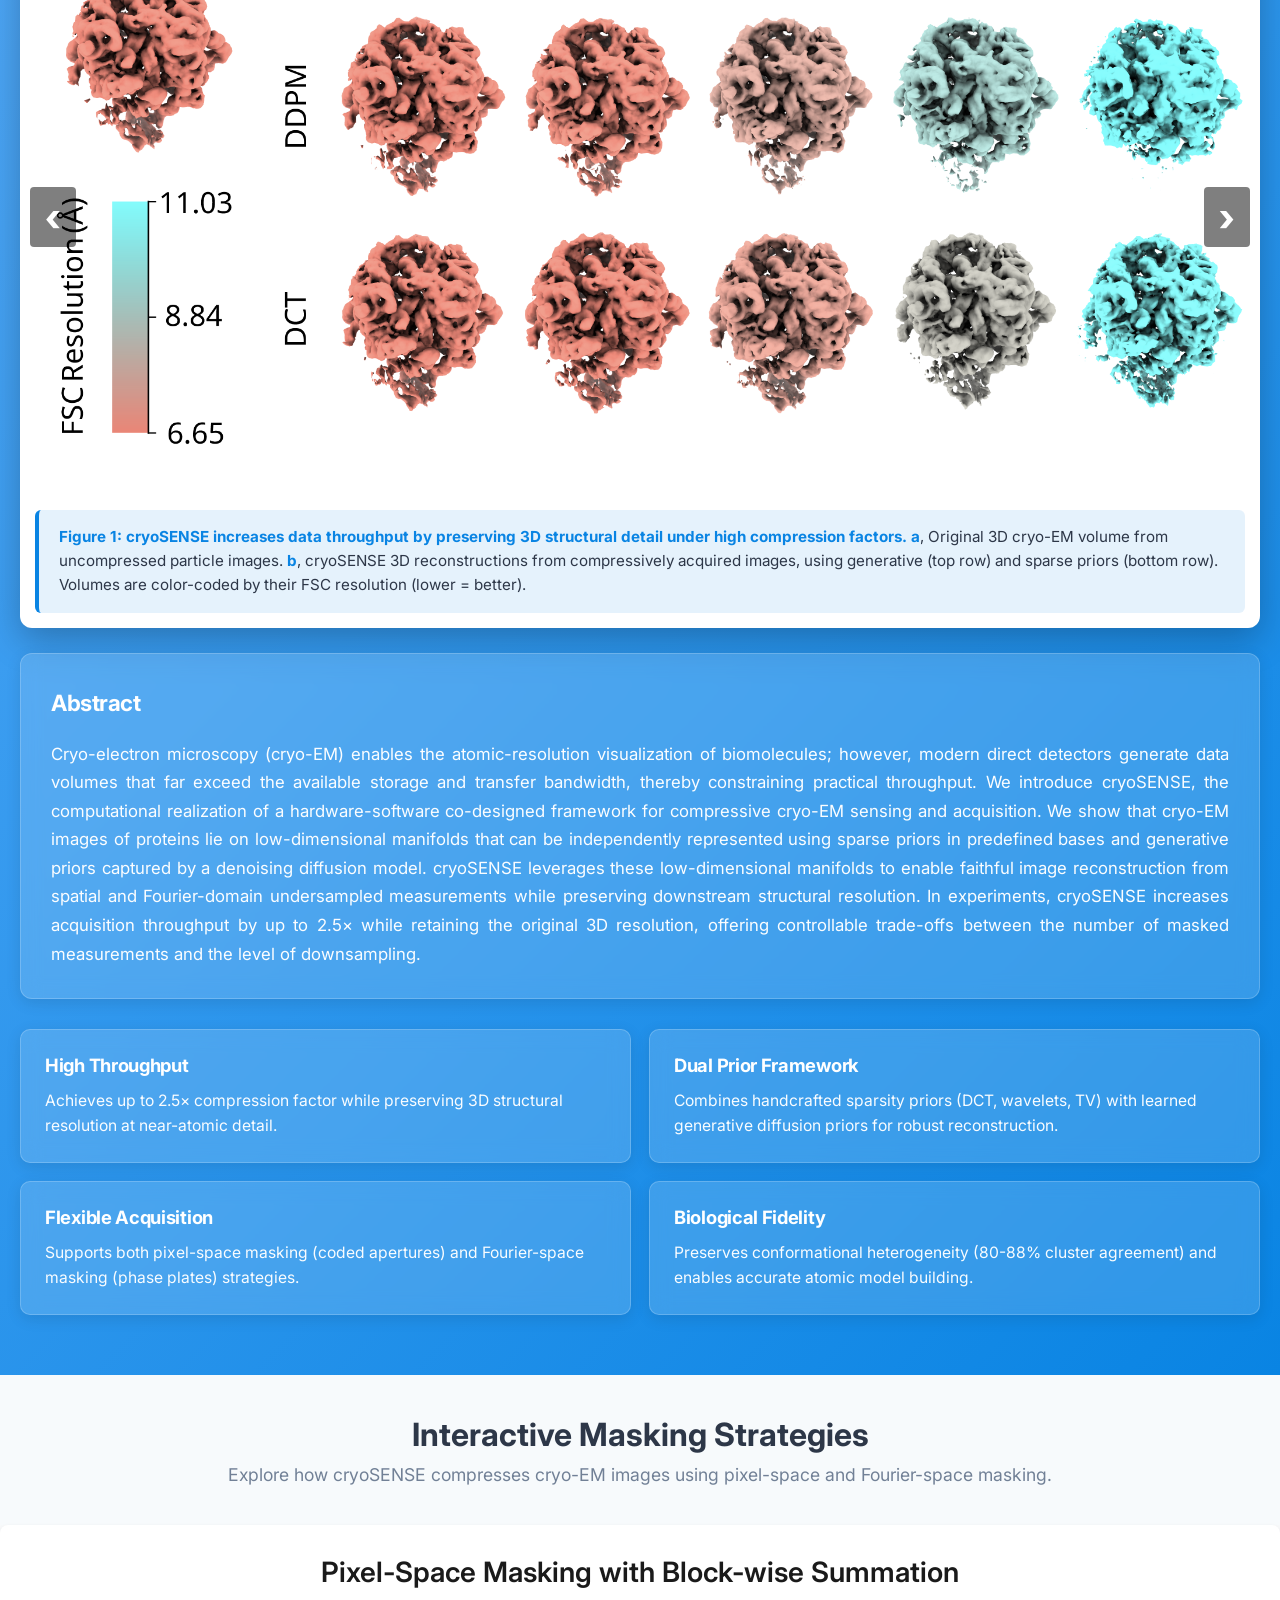
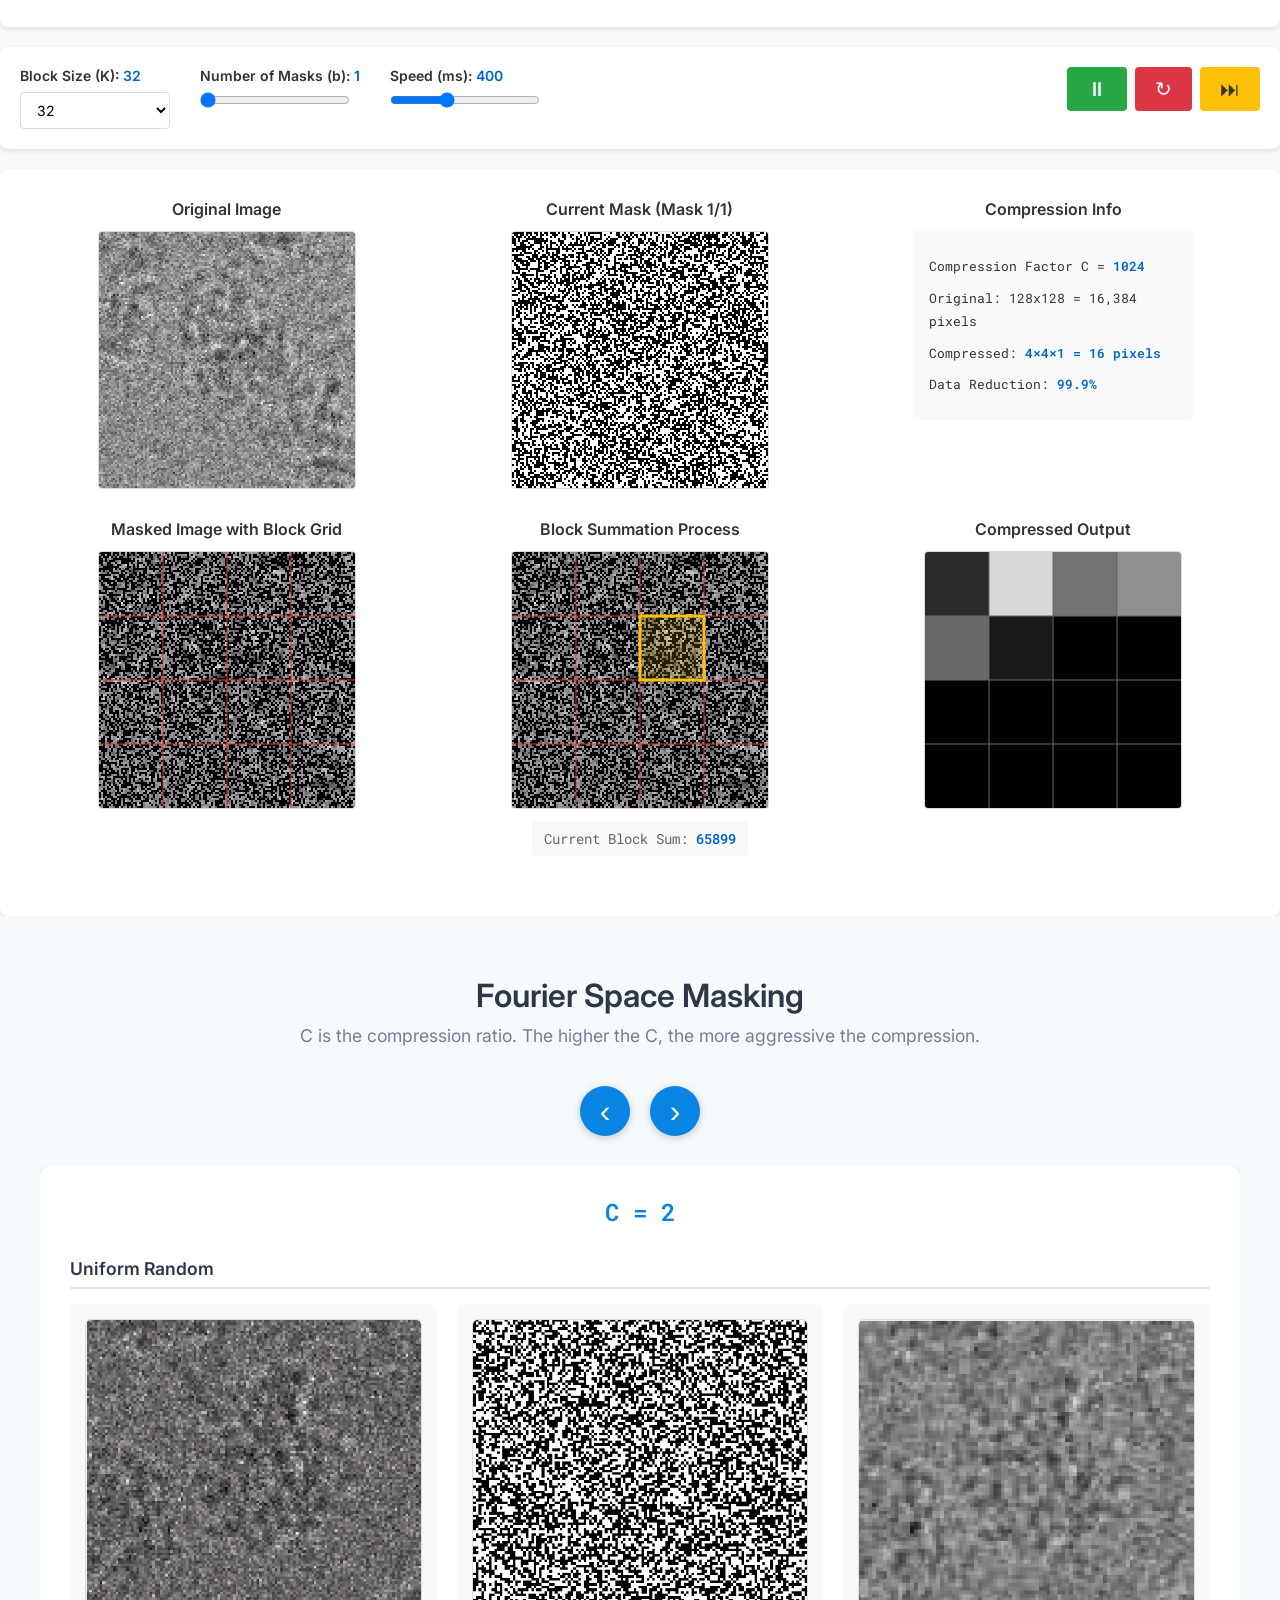
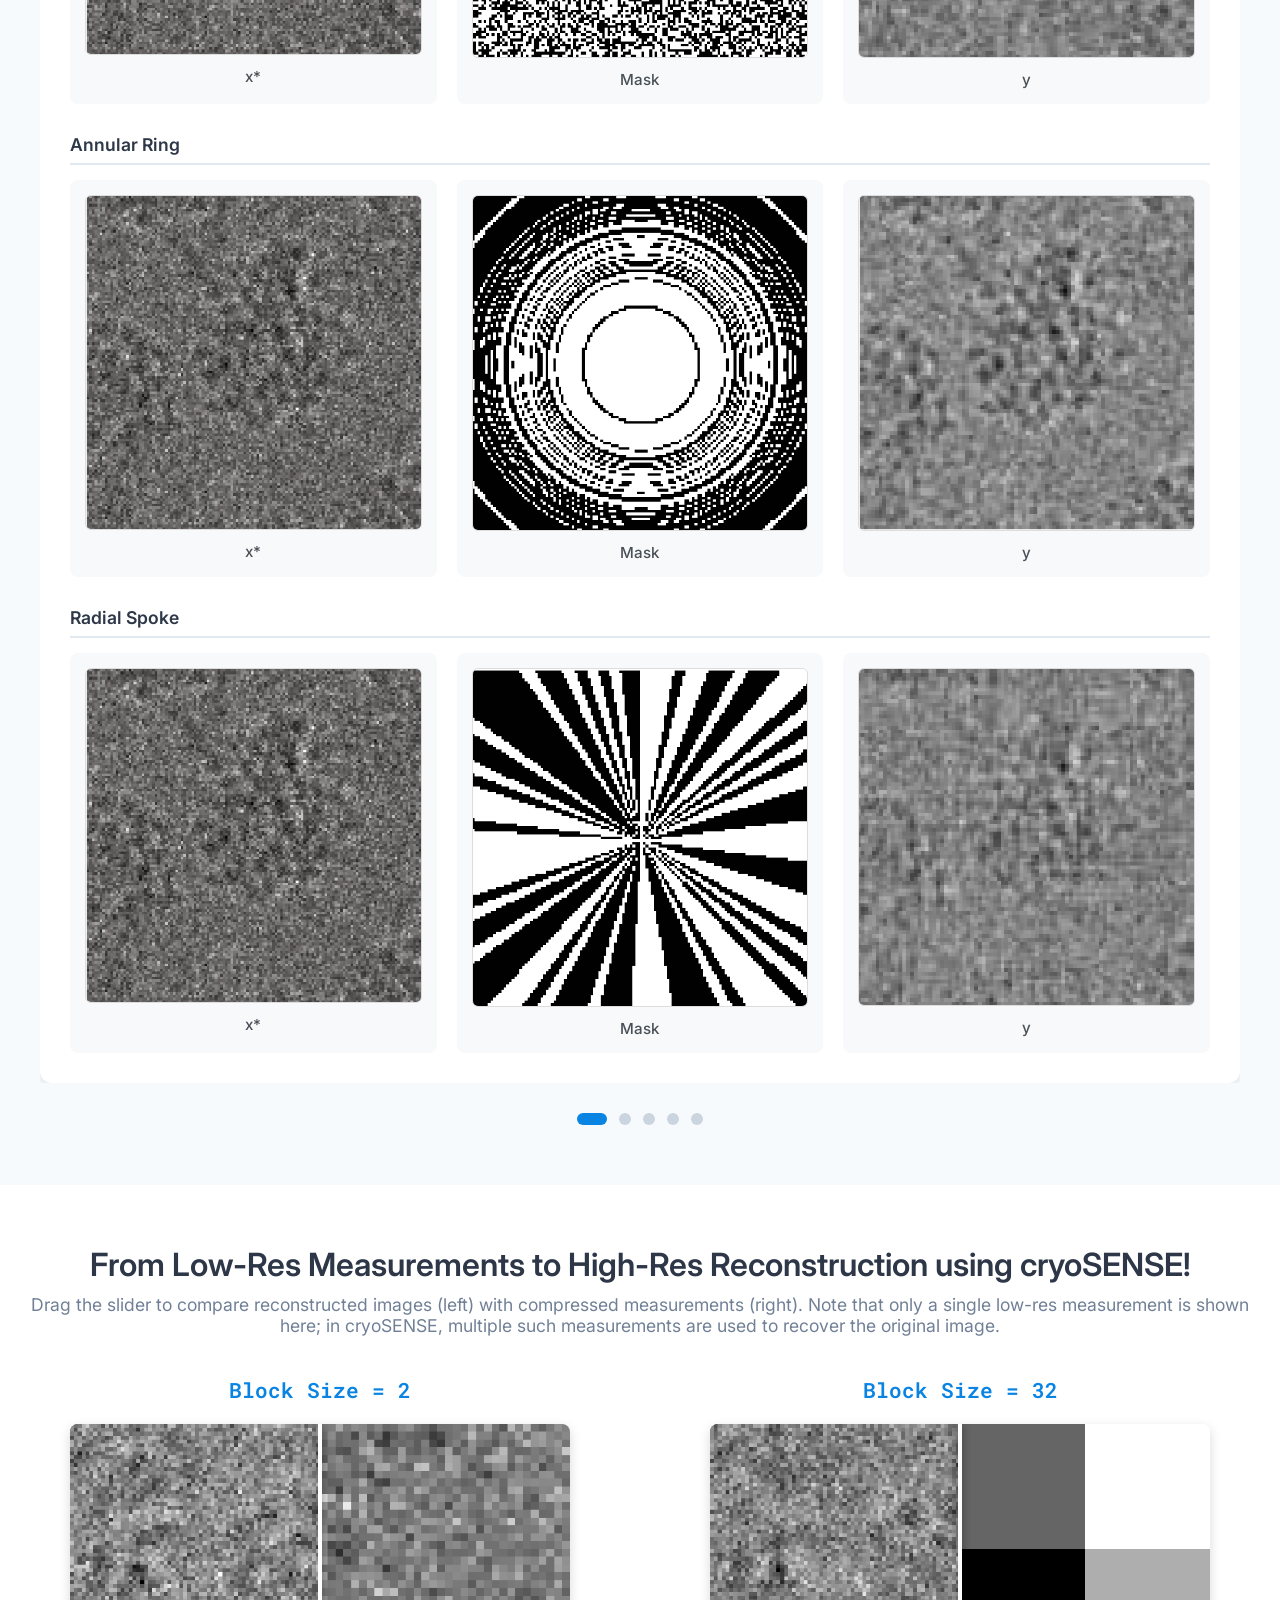
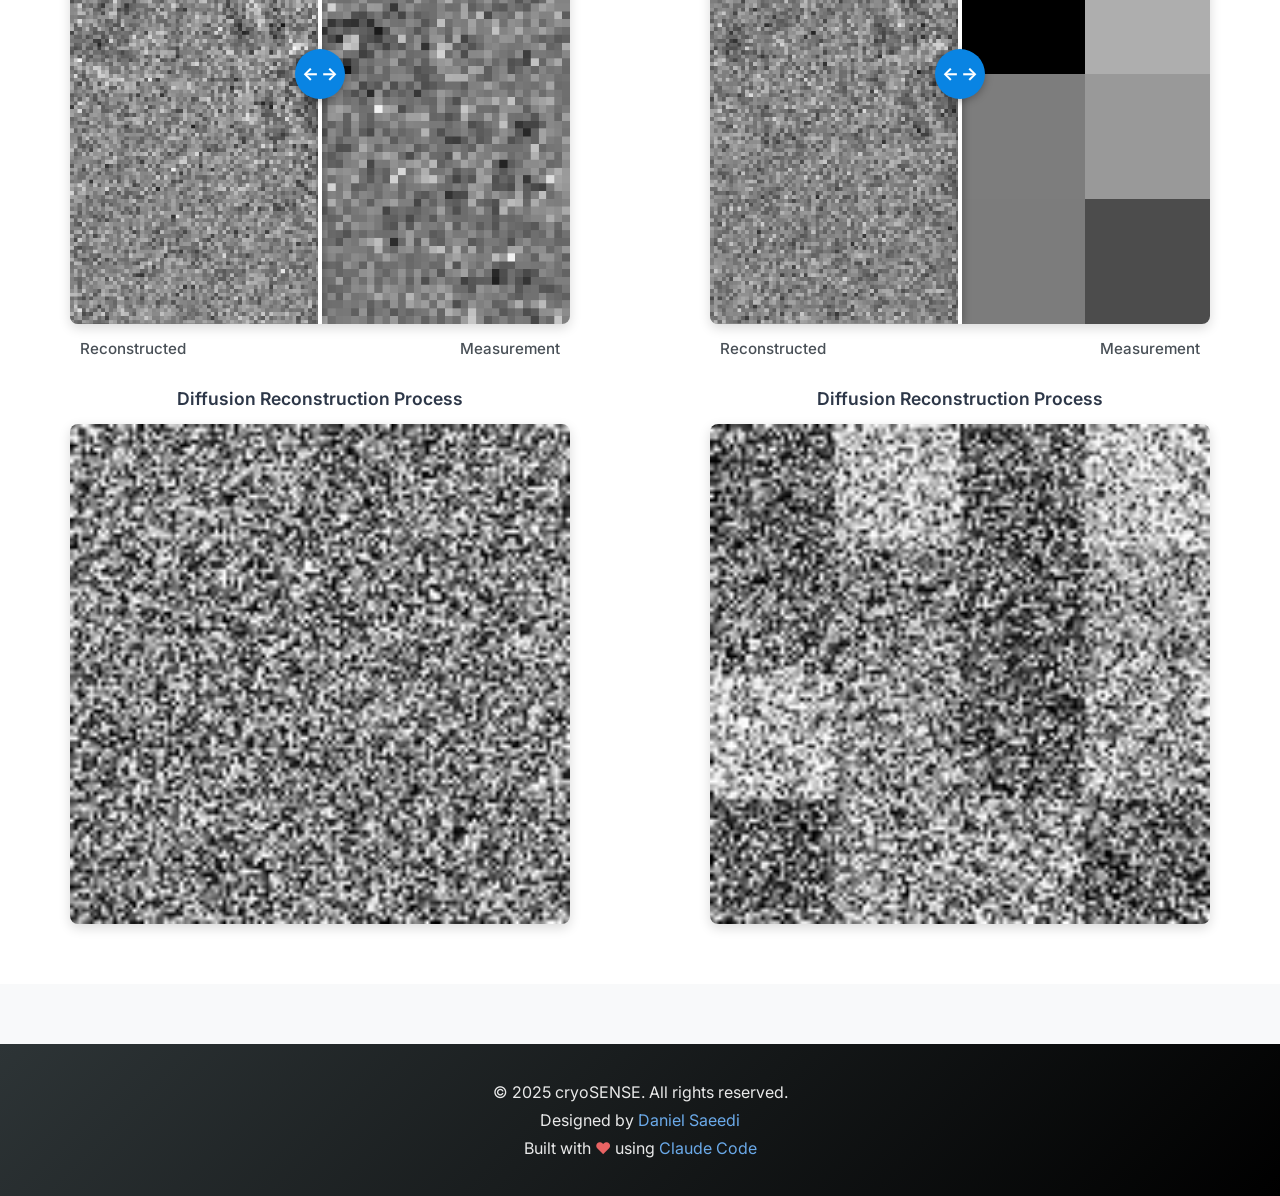
==== commit bcc543d5: "arxiv link+video cropped" ====
--- a/index.html
+++ b/index.html
@@ -816,7 +816,7 @@
 <body>
     <!-- Top Navigation Links -->
     <div class="top-nav-links">
-        <a href="#" class="btn btn-primary" target="_blank"><i class="fa-solid fa-file-lines"></i> Paper (arXiv)</a>
+        <a href="https://arxiv.org/abs/2511.12931" class="btn btn-primary" target="_blank"><i class="fa-solid fa-file-lines"></i> Paper (arXiv)</a>
         <a href="https://github.com/amirgroup-codes/cryoSENSE" class="btn" target="_blank"><i class="fa-brands fa-github"></i> GitHub</a>
         <a href="#interactive-demo" class="btn">Demo ↓</a>
     </div>
@@ -879,15 +879,15 @@
                     <div class="gif-comparison-row">
                         <div class="gif-comparison-item">
                             <div class="gif-comparison-label">Ground Truth</div>
-                            <video src="assets/empiar_10648_original_rotation.mp4" autoplay loop muted playsinline></video>
+                            <video src="assets/videos/empiar_10648_original_rotation_cropped.mp4" autoplay loop muted playsinline></video>
                         </div>
                         <div class="gif-comparison-item">
                             <div class="gif-comparison-label">cryoSENSE-DCT Recovery</div>
-                            <video src="assets/empiar_10648_dct_rotation.mp4" autoplay loop muted playsinline></video>
+                            <video src="assets/videos/empiar_10648_dct_rotation_cropped.mp4" autoplay loop muted playsinline></video>
                         </div>
                         <div class="gif-comparison-item">
                             <div class="gif-comparison-label">cryoSENSE-DDPM Recovery</div>
-                            <video src="assets/empiar_10648_ddpm_rotation.mp4" autoplay loop muted playsinline></video>
+                            <video src="assets/videos/empiar_10648_ddpm_rotation_cropped.mp4" autoplay loop muted playsinline></video>
                         </div>
                     </div>
 
@@ -898,15 +898,15 @@
                     <div class="gif-comparison-row">
                         <div class="gif-comparison-item">
                             <div class="gif-comparison-label">Ground Truth</div>
-                            <video src="assets/empiar_10648_original_atomic_structure_rotation.mp4" autoplay loop muted playsinline></video>
+                            <video src="assets/videos/empiar_10648_original_atomic_structure_rotation_cropped.mp4" autoplay loop muted playsinline></video>
                         </div>
                         <div class="gif-comparison-item">
                             <div class="gif-comparison-label">cryoSENSE-DCT Recovery</div>
-                            <video src="assets/empiar_10648_dct_atomic_structure_rotation.mp4" autoplay loop muted playsinline></video>
+                            <video src="assets/videos/empiar_10648_dct_atomic_structure_rotation_cropped.mp4" autoplay loop muted playsinline></video>
                         </div>
                         <div class="gif-comparison-item">
                             <div class="gif-comparison-label">cryoSENSE-DDPM Recovery</div>
-                            <video src="assets/empiar_10648_ddpm_atomic_structure_rotation.mp4" autoplay loop muted playsinline></video>
+                            <video src="assets/videos/empiar_10648_ddpm_atomic_structure_rotation_cropped.mp4" autoplay loop muted playsinline></video>
                         </div>
                     </div>
                 </div>
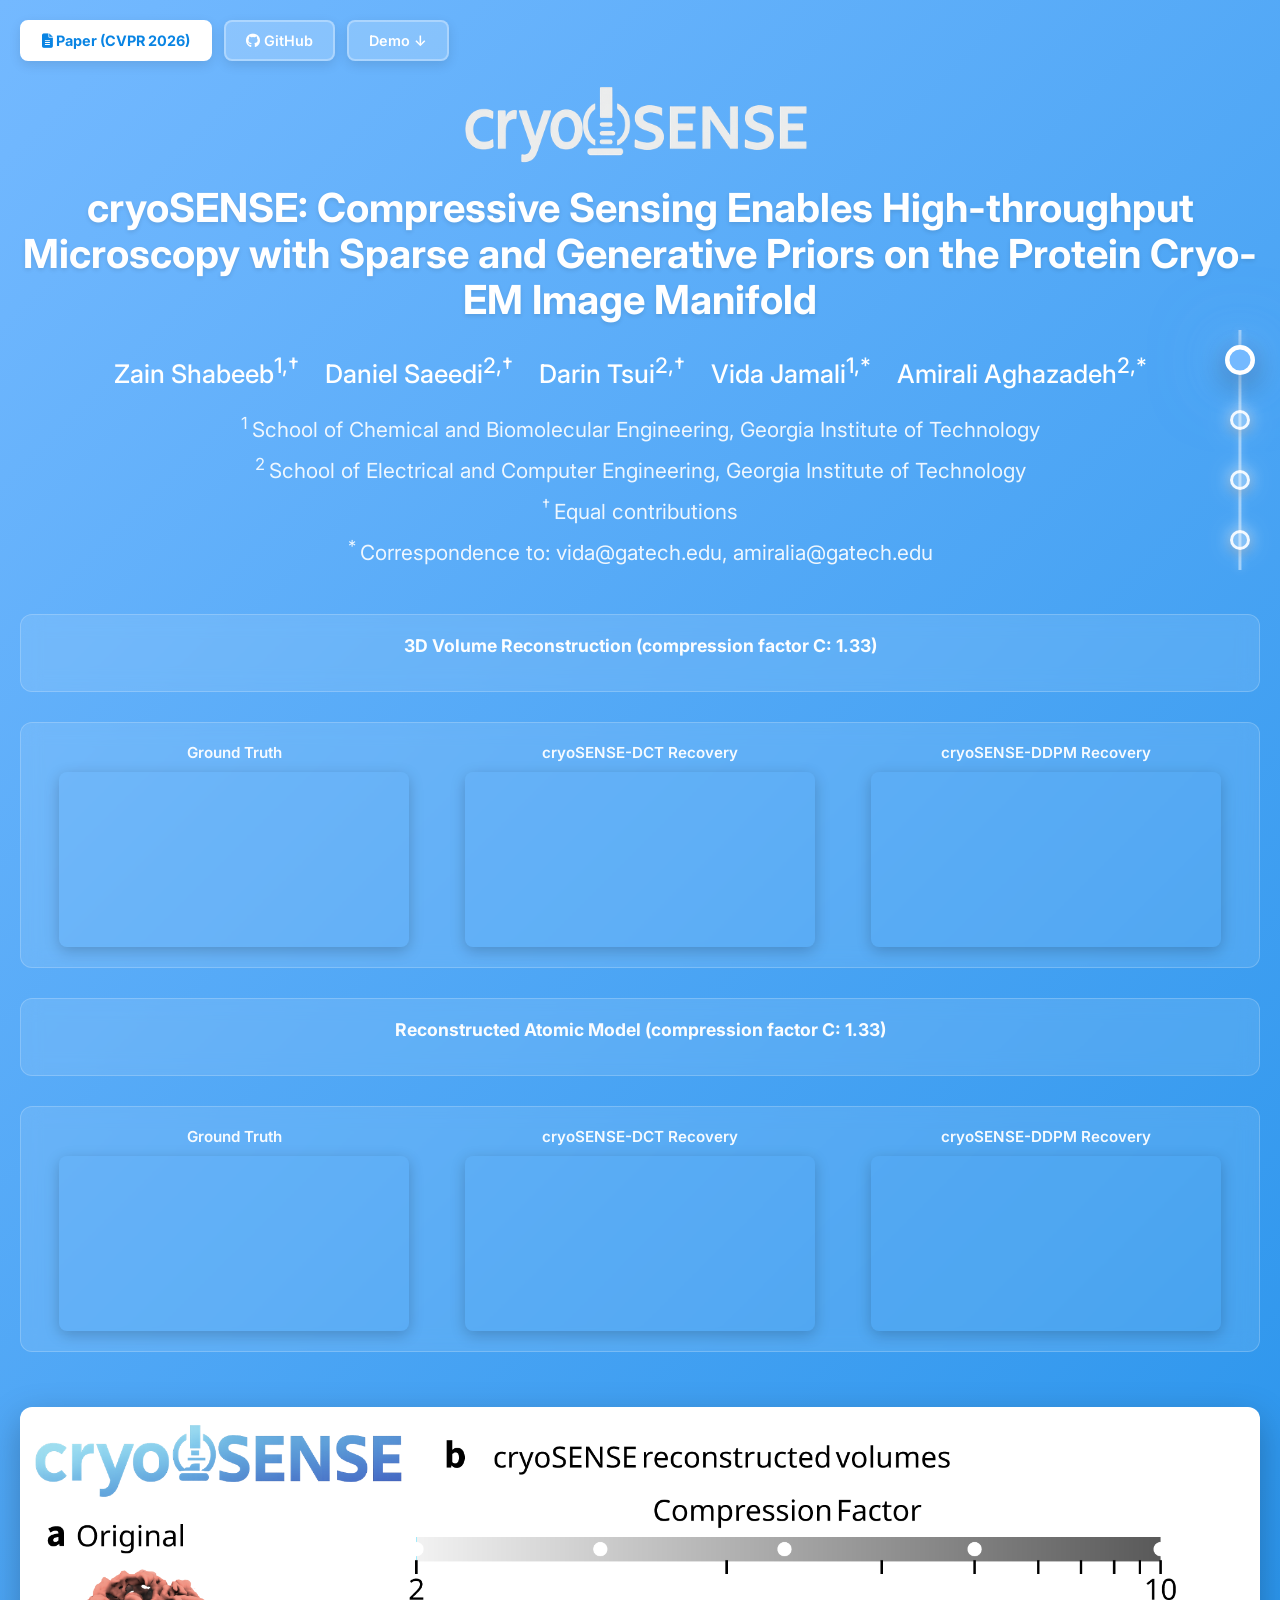
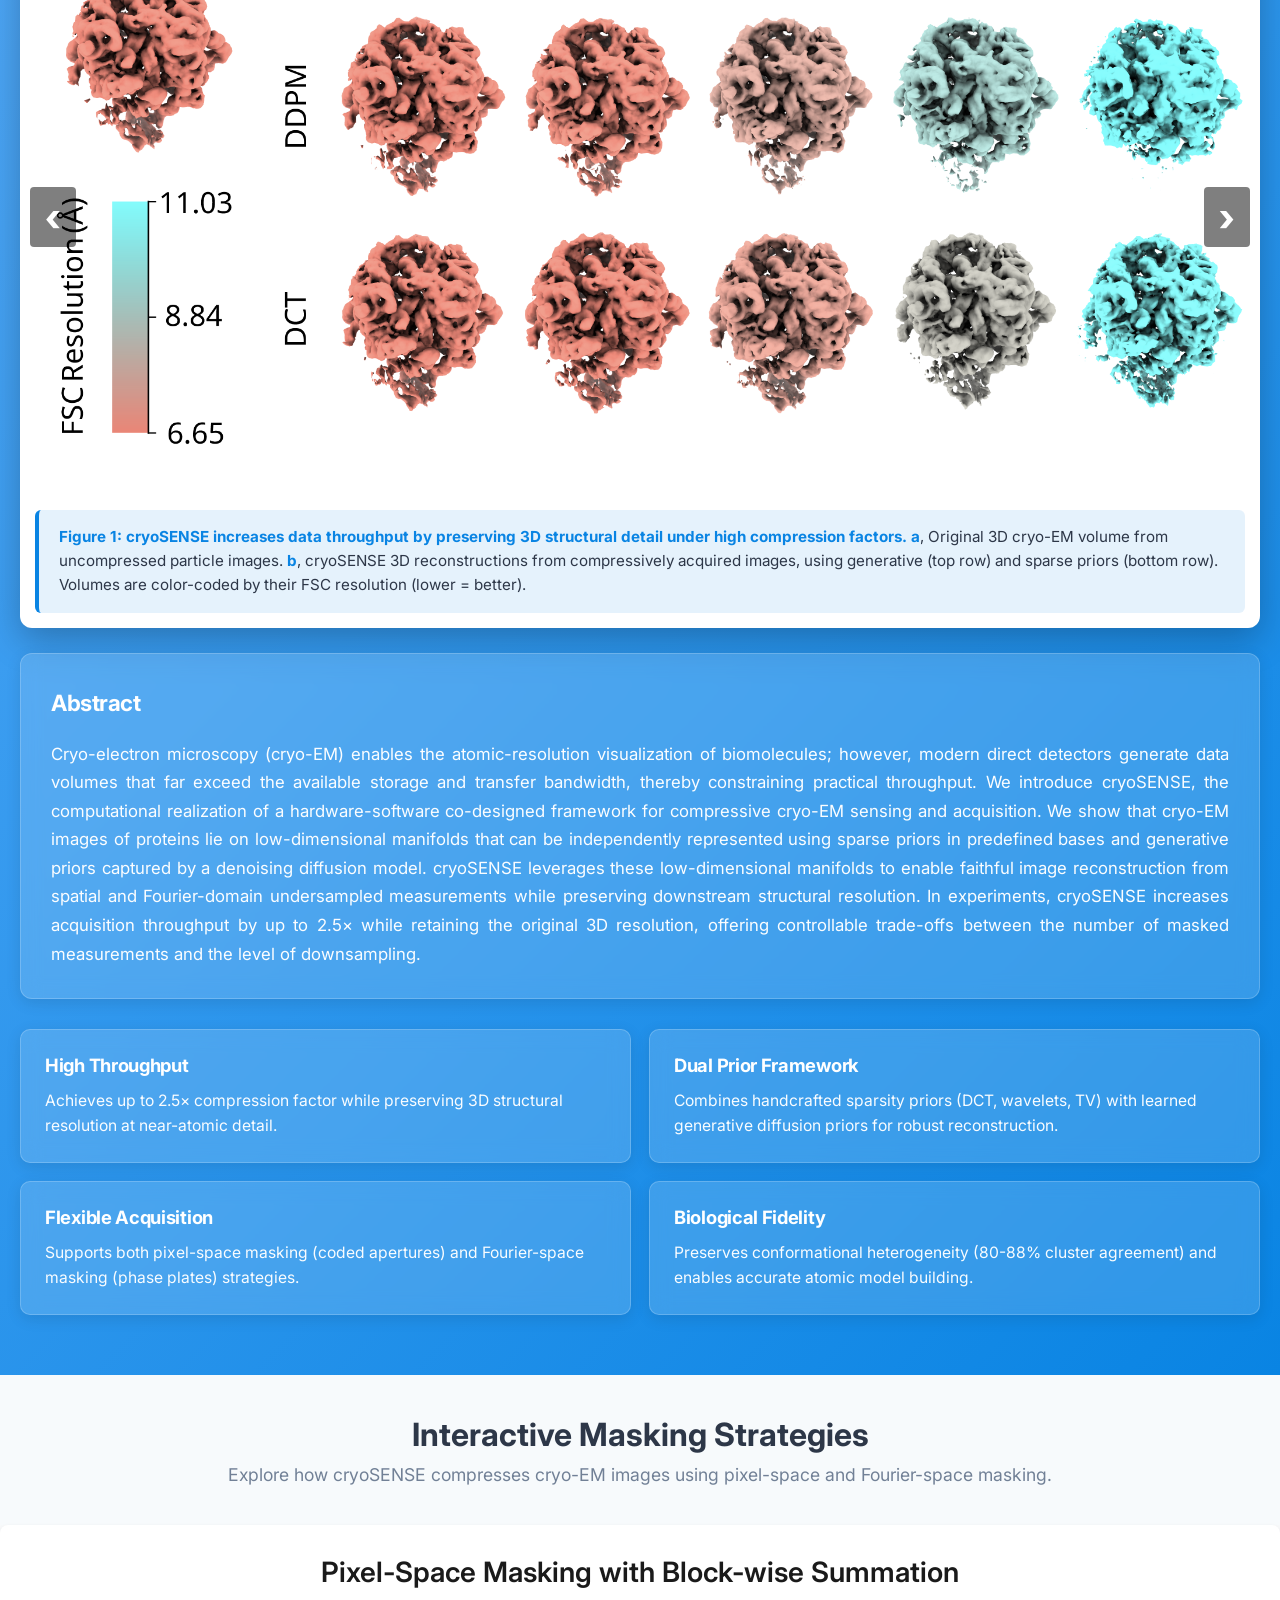
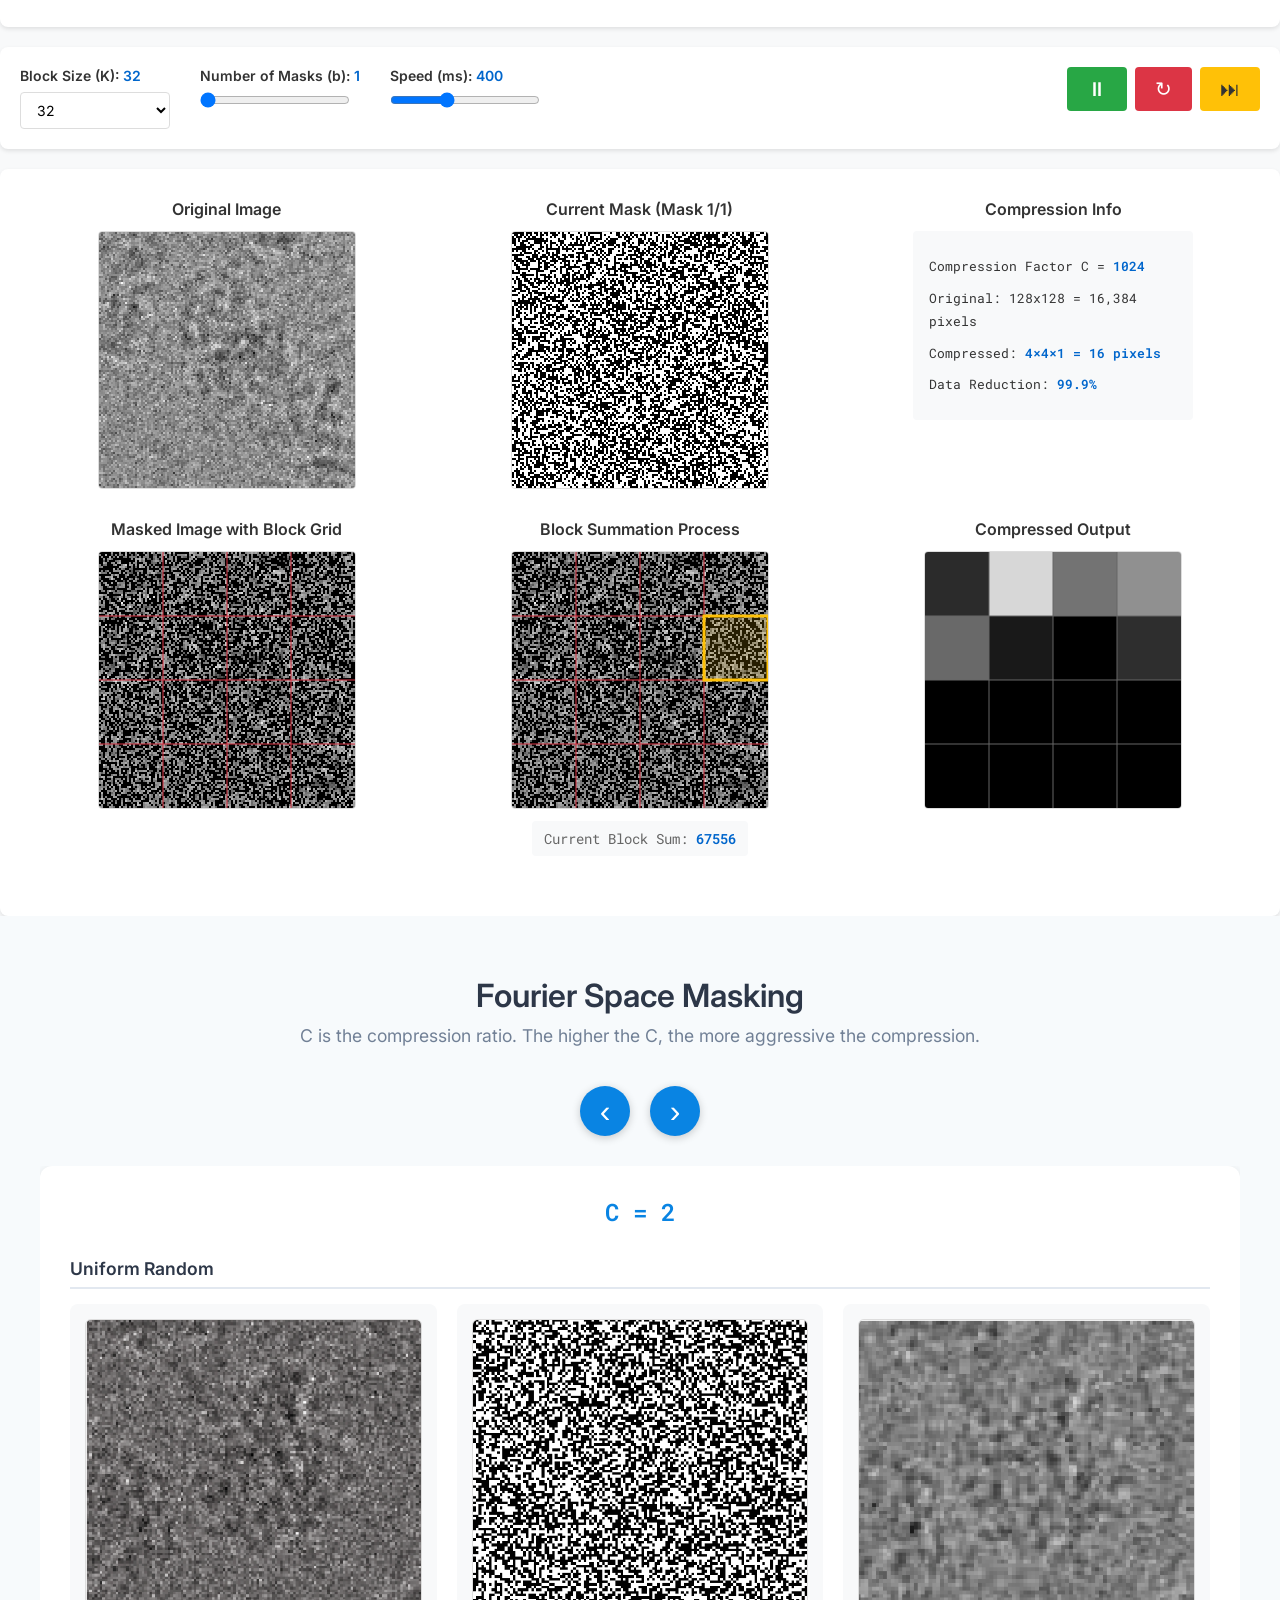
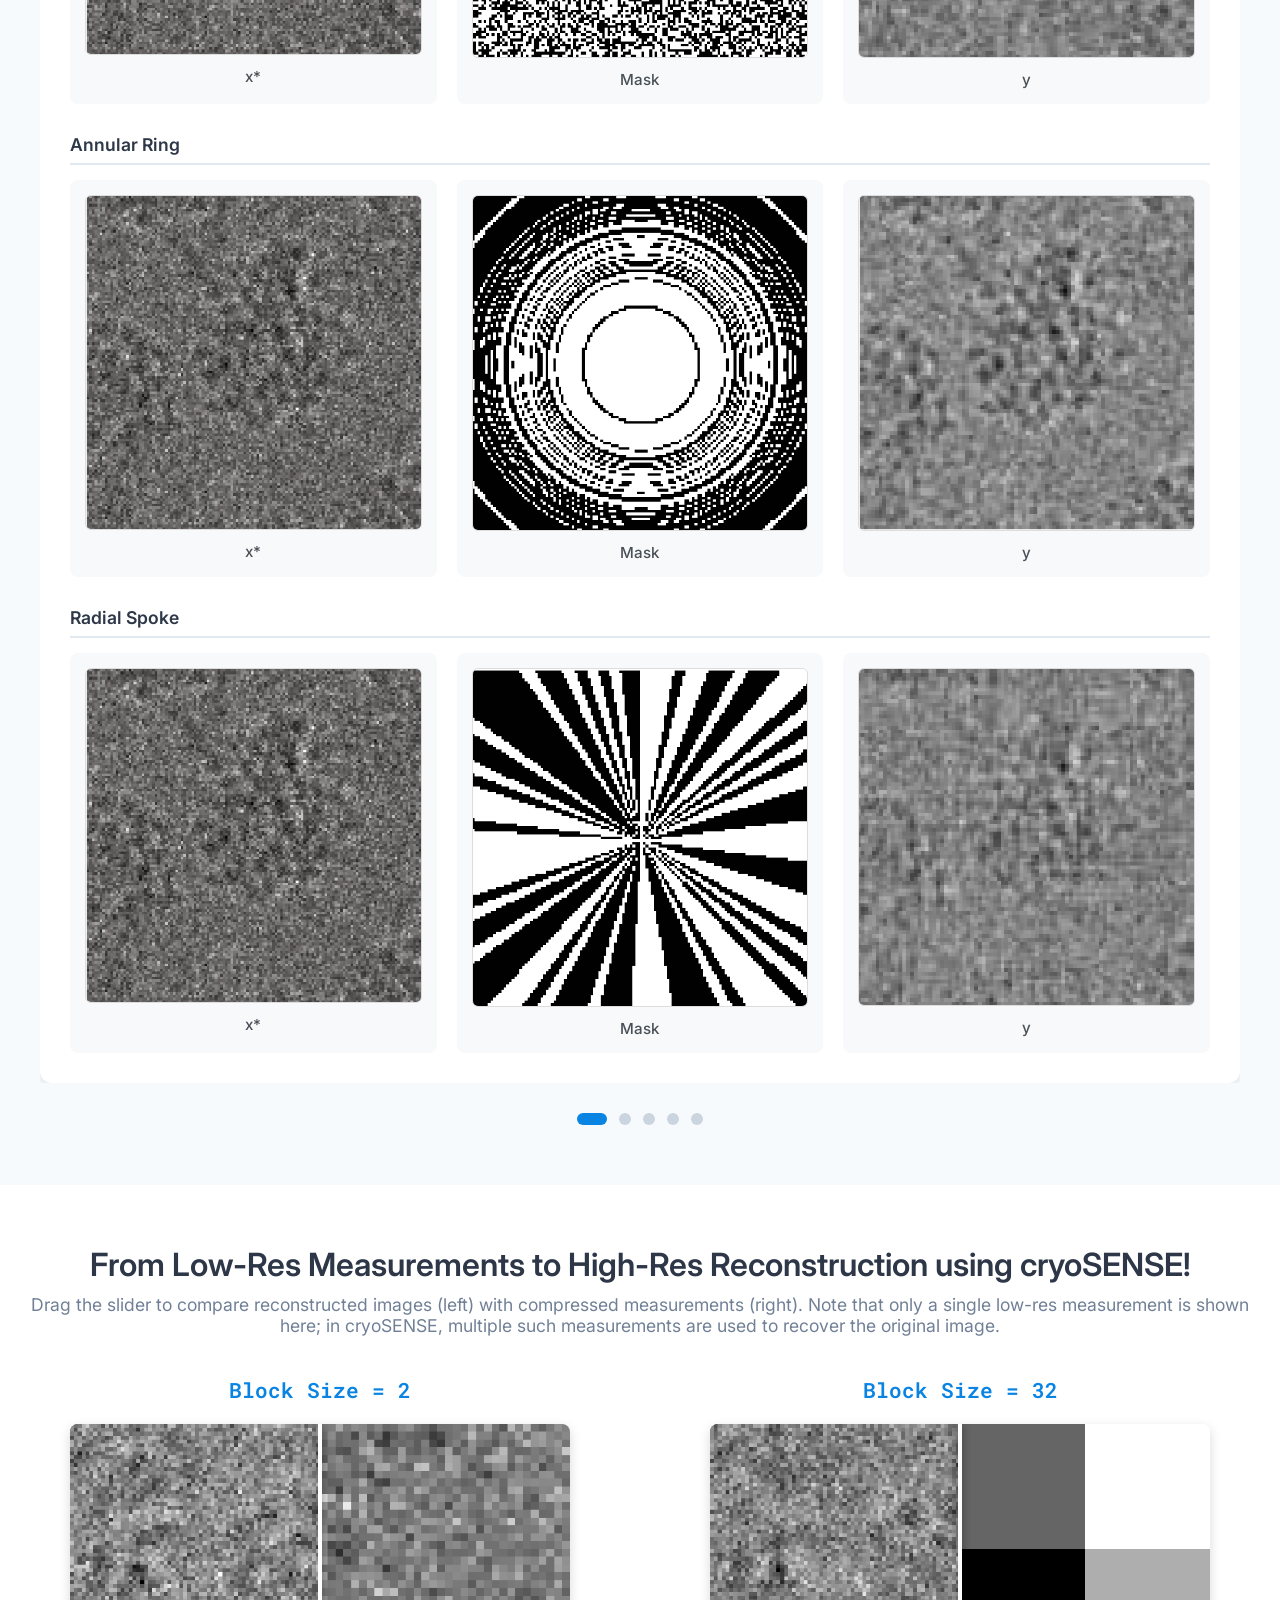
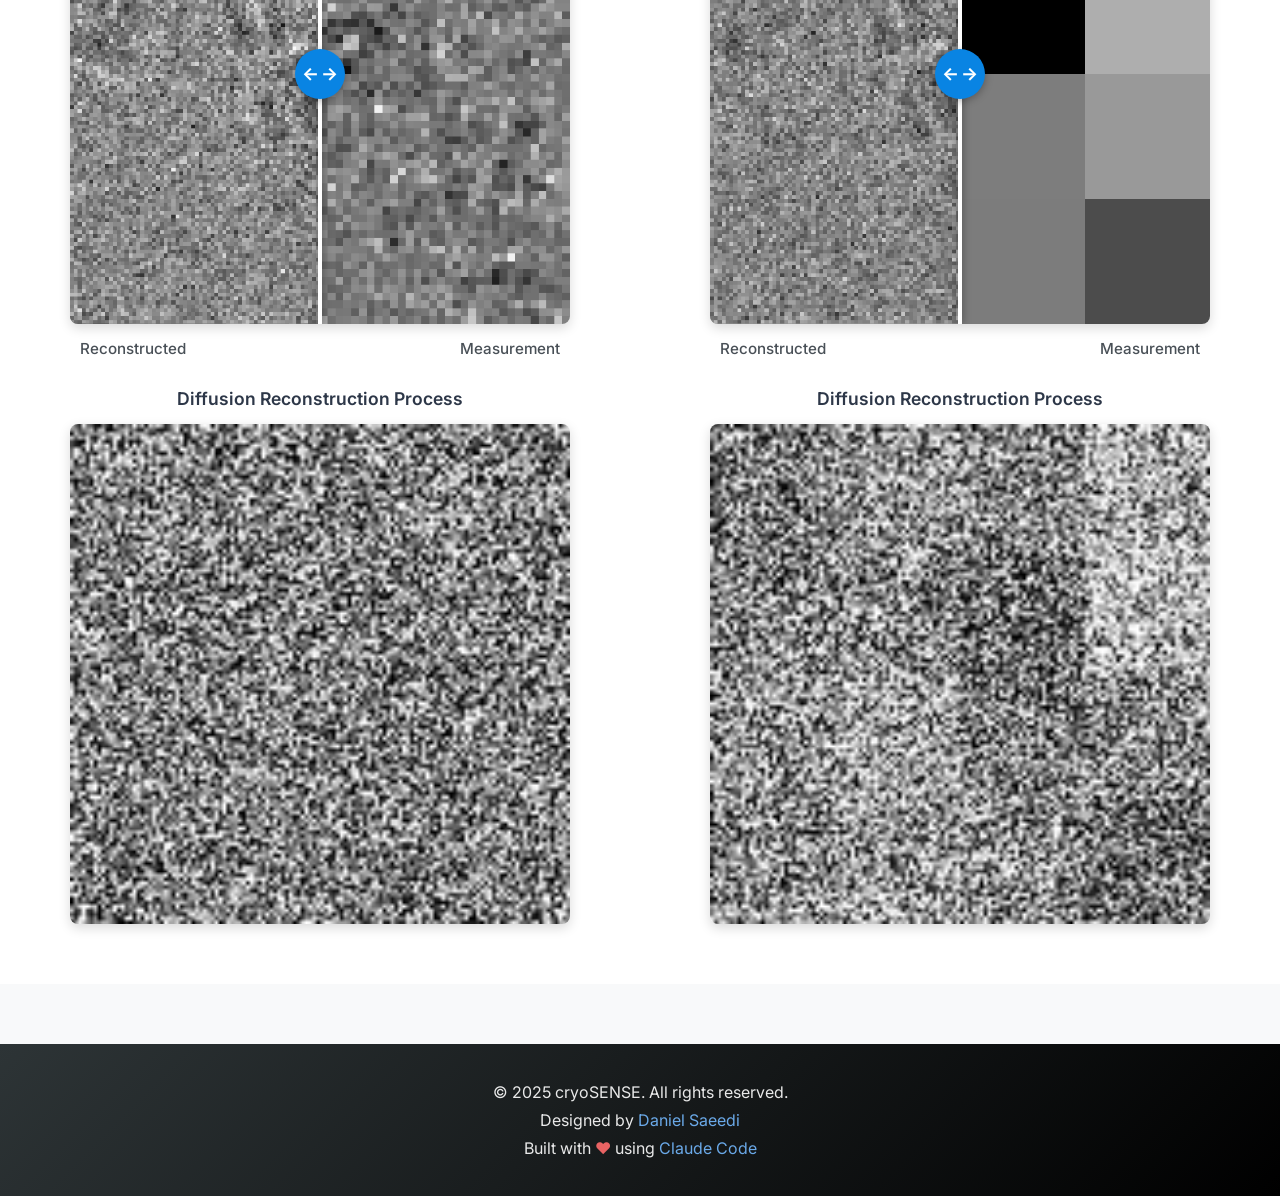
==== commit 4baaf2a6: "Update paper link to CVPR 2026" ====
--- a/index.html
+++ b/index.html
@@ -816,7 +816,7 @@
 <body>
     <!-- Top Navigation Links -->
     <div class="top-nav-links">
-        <a href="https://arxiv.org/abs/2511.12931" class="btn btn-primary" target="_blank"><i class="fa-solid fa-file-lines"></i> Paper (arXiv)</a>
+        <a href="https://openaccess.thecvf.com/content/CVPR2026/papers/Shabeeb_cryoSENSE_Compressive_Sensing_Enables_High-throughput_Microscopy_with_Sparse_and_Generative_CVPR_2026_paper.pdf" class="btn btn-primary" target="_blank"><i class="fa-solid fa-file-lines"></i> Paper (CVPR 2026)</a>
         <a href="https://github.com/amirgroup-codes/cryoSENSE" class="btn" target="_blank"><i class="fa-brands fa-github"></i> GitHub</a>
         <a href="#interactive-demo" class="btn">Demo ↓</a>
     </div>
